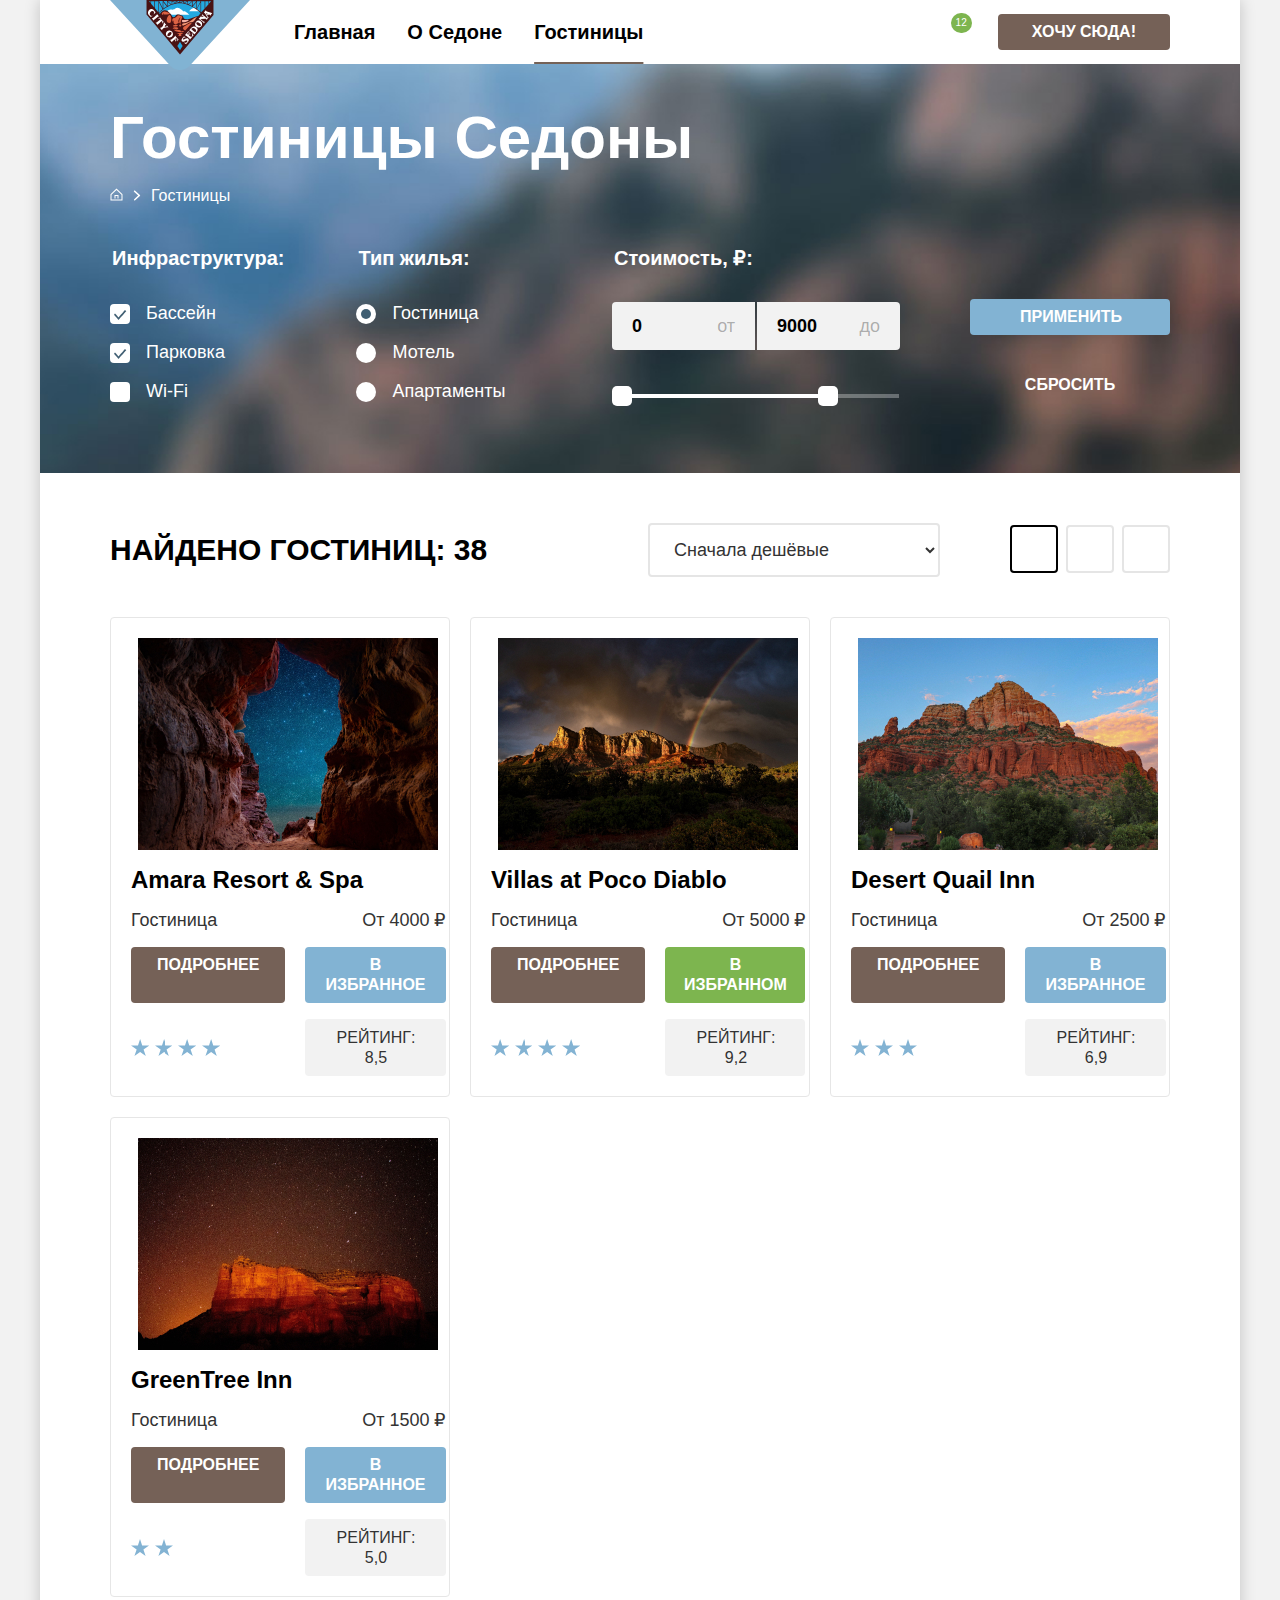
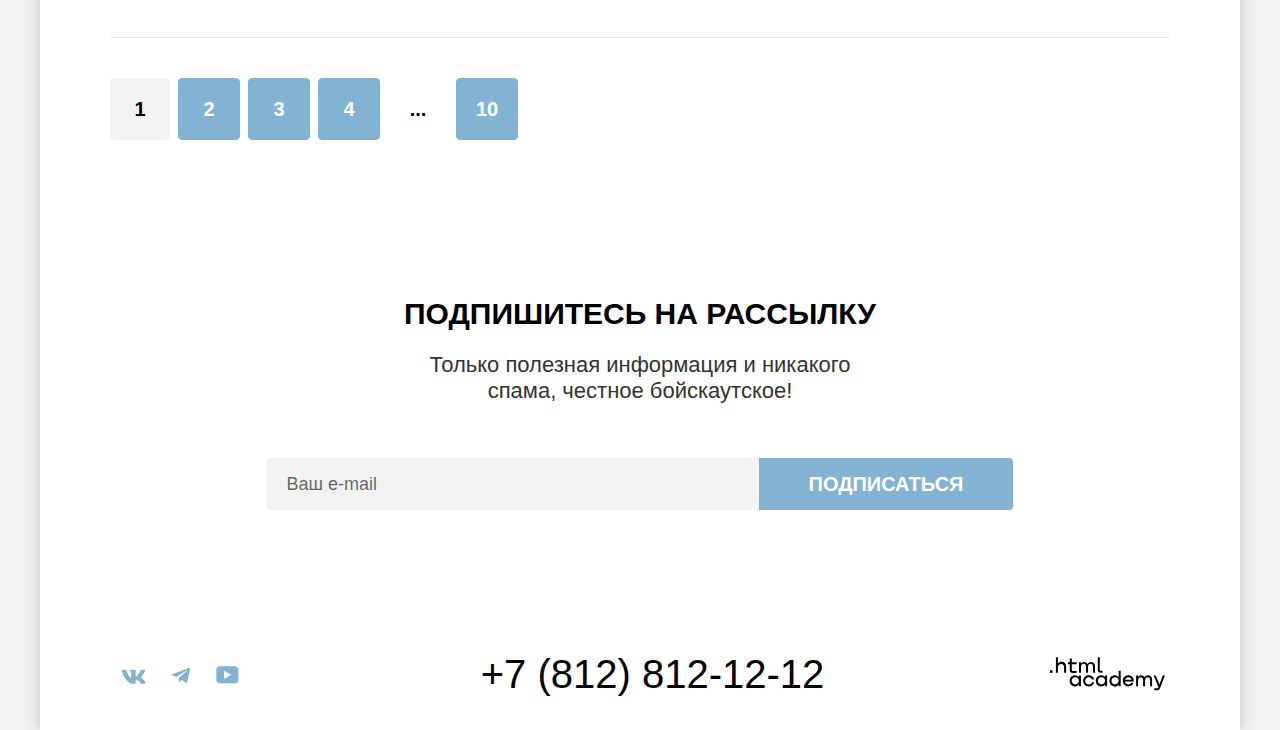
==== catalog.html @ 072a6fe4 "Добавляет кастомные чекбоксы и радиокнопки" ====
<!DOCTYPE html>
<html lang="ru">

  <head>
    <meta charset="utf-8">
    <title>HTML Academy: Седона</title>
    <link rel="stylesheet" href="styles/styles.css">

  </head>

  <body>
    <div class="page-container">

      <header class="page-header">
        <a href="index.html" class="logo">
          <img src="images/logo.svg" width="140" height="70" alt="Логотип городка Седона">
        </a>
        <nav class="page-navigation">
          <ul class="navigation-list">
            <li class="navigation-item">
              <a href="index.html" class="navigation-link">Главная</a>
            </li>
            <li class="navigation-item">
              <a href="#" class="navigation-link">О Седоне</a>
            </li>
            <li class="navigation-item">
              <a href="catalog.html" aria-current="page" class="navigation-link active-nav-item">Гостиницы</a>
            </li>
          </ul>
          <ul class="user-navigation">
            <li class="user-navigation-item icon-item">
              <a class="nav-btn-icon btn-search" href="#">
                <span class="visually-hidden">Поиск по сайту</span>
              </a>
            </li>
            <li class="user-navigation-item icon-item">
              <a class="nav-btn-icon btn-favorite" href="#">
                <span class="visually-hidden">Избранное</span>
                <div class="favorite-list-counter">12</div>
              </a>
            </li>
            <li class="user-navigation-item special-nav-btn">
              <a class="main-btn btn-modal" href="#">Хочу сюда!</a>
            </li>
          </ul>
        </nav>
      </header>
      <main class="catalog-main main-flex">
        <header class="catalog-main-header">
          <h1>Гостиницы Седоны</h1>
          <ul class="breadcrumbs">
            <li class="breadcrumbs-item">
              <a class="breadcrumbs-link breadcrumbs-index" href="index.html">
                <span class="visually-hidden">Главная</span>
                <svg xmlns="http://www.w3.org/2000/svg" width="13" height="13" viewBox="0 0 13 13" fill="currentcolor">
                  <path d="M6.5 0.5L0.5 6.30006V12.5001H12.5V6.30006L6.5 0.5ZM11.5 11.5001H1.5V6.70005L6.5 1.9L11.5 6.70005V11.5001Z"/>
                  <path d="M4.5 10.5001H5.5V8.00005H7.5V10.5001H8.5V7.00005H4.5V10.5001Z"/>
                  </svg>
              </a>
            </li>
            <li class="breadcrumbs-item">
              <a href="catalog.html" aria-current="page" class="breadcrumbs-link active-bc-link">Гостиницы</a>
            </li>
          </ul>
          <section class="catalog-filters">
            <h2 class="visually-hidden">Параметры поиска</h2>
            <form class="catalog-filter" action="https://echo.htmlacademy.ru/" method="post">
              <fieldset class="catalog-filter-group catalog-filter-infrastructure">
                <legend class="catalog-filter-group-title">Инфраструктура:</legend>
                <ul class="catalog-filter-group-setting">
                  <li class="catalog-filter-group-item">
                    <label class="control">
                      <input type="checkbox" name="pool" class="control-input visually-hidden" checked>
                      <span class="control-mark"></span>
                      <span class="control-label">Бассейн</span>
                    </label>
                  </li>
                  <li class="catalog-filter-group-item">
                    <label class="control">
                      <input type="checkbox" name="parking" class="control-input visually-hidden" checked>
                      <span class="control-mark"></span>
                      <span class="control-label">Парковка</span>
                    </label>
                  </li>
                  <li class="catalog-filter-group-item">
                    <label class="control">
                      <input type="checkbox" name="wi-fi" class="control-input visually-hidden">
                      <span class="control-mark"></span>
                      <span class="control-label">Wi-Fi</span>
                    </label>
                  </li>
                </ul>
              </fieldset>
              <fieldset class="catalog-filter-group catalog-filter-type">
                <legend class="catalog-filter-group-title">Тип жилья:</legend>
                <ul class="catalog-filter-group-setting">
                  <li class="catalog-filter-group-item">
                    <label class="control">
                      <input type="radio" name="group-setting" value="hotel" class="control-input visually-hidden" checked>
                      <span class="control-mark-radio"></span>
                      <span class="control-label">Гостиница</span>
                    </label>
                  </li>
                  <li class="catalog-filter-group-item">
                    <label class="control">
                      <input type="radio" name="group-setting" value="motel" class="control-input visually-hidden">
                      <span class="control-mark-radio"></span>
                      <span class="control-label">Мотель</span>
                    </label>
                  </li>
                  <li class="catalog-filter-group-item">
                    <label class="control">
                      <input type="radio" name="group-setting" value="apartments" class="control-input visually-hidden">
                      <span class="control-mark-radio"></span>
                      <span class="control-label">Апартаменты</span>
                    </label>
                  </li>
                </ul>
              </fieldset>
              <fieldset class="catalog-filter-group catalog-filter-group-price">
                <legend class="catalog-filter-group-title">Стоимость, ₽:</legend>
                <div class="price-control-wrapper">
                  <label for="min-price" class="control price-control price-control-min" >от</label>
                  <input type="number" name="min-price" id="min-price" class="control-input-price input-price-min" min="0" max="12000" value="0">
                  <label for="max-price" class="control price-control price-control-max">до</label>
                  <input type="number" name="max-price" id="max-price" class="control-input-price input-price-max" min="0" max="12000" value="9000">
                </div>
                <div class="price-control-scale">
                  <div class="price-control-bar" style="left: 0; width: 226px;">
                    <button class="price-toggle price-toggle-min" type="button">
                      <span class="visually-hidden">Минимальная цена</span>
                    </button>
                    <button class="price-toggle price-toggle-max" type="button">
                      <span class="visually-hidden">Максимальная цена</span>
                    </button>
                  </div>
                </div>
              </fieldset>
              <fieldset class="catalog-filter-group catalog-filter-group-btn">
                <button class="sub-btn catalog-filter-submit-btn" type="submit">Применить</button>
                <button class="designer-btn catalog-filter-reset-btn" type="reset">Сбросить</button>
              </fieldset>
            </form>
          </section>
        </header>
        <div class="catalog-container">
          <section class="catalog-setting-data">
            <h2>Найдено гостиниц:
              <span class="catalog-counter">38</span>
            </h2>
            <select class="select-control" aria-label="Сортировка">
              <option value="cheap">Сначала дешёвые</option>
              <!-- здесь будут другие опции -->
            </select>
            <ul class="view-list">
              <li class="view-list-item">
                <button type="button" class="btn-view table-view btn-view-active">
                  <span class="visually-hidden">Таблица</span>
                </button>
              </li>
              <li class="view-list-item">
                <button type="button" class="btn-view slide-view">
                  <span class="visually-hidden">Слайды</span>
                </button>
              </li>
              <li class="view-list-item">
                <button type="button" class="btn-view list-view">
                  <span class="visually-hidden">Список с описанием</span>
                </button>
              </li>
            </ul>
          </section>
          <section class="catalog-items">
            <h2 class="visually-hidden">Список гостиниц</h2>
            <ul class="catalog-list">
              <li class="catalog-list-item">
                <h3>
                  <a class="hotel-info" href="#" tabindex="-1">Amara Resort & Spa</a>
                </h3>
                <a class="hotel-info hotel-pic" href="#" tabindex="-1">
                  <img src="images/catalog-pis-amara-resort.jpg" width="300" height="212"
                    alt="Вид на звёздное небо из ущелья">
                </a>
                  <p class="catalog-list-item-about item-type">Гостиница</p>
                  <p class="catalog-list-item-about item-price">От 4000 ₽</p>
                  <a href="#" class="main-btn more-info-about">Подробнее</a>
                  <button type="button" class="sub-btn favorite-list-adder">В избранное</button>
                  <div class="catalog-list-item-stars stars-4">
                    <span class="visually-hidden">Четырёхзвзедочный отель</span>
                  </div>
                  <p class="catalog-list-item-raiting">Рейтинг:
                    <span class="raiting-counter">8,5</span>
                  </p>
              </li>
              <li class="catalog-list-item">
                <h3>
                  <a class="hotel-info" href="#" tabindex="-1">Villas at Poco Diablo</a>
                </h3>
                <a class="hotel-info hotel-pic" href="#" tabindex="-1">
                  <img src="images/catalog-pic-villas-at-poco-diablo.jpg" width="300" height="212"
                    alt="Горы в окрестностях отеля 'Villas at Poco Diablo'">
                </a>
                  <p class="catalog-list-item-about item-type">Гостиница</p>
                  <p class="catalog-list-item-about item-price">От 5000 ₽</p>
                  <a href="#" class="main-btn more-info-about">Подробнее</a>
                  <button type="button" class="sub-btn favorite-list-adder active-btn">В избранном</button>
                  <div class="catalog-list-item-stars stars-4">
                    <span class="visually-hidden">Четырёхзвзедочный отель</span>
                  </div>
                  <p class="catalog-list-item-raiting">Рейтинг:
                    <span class="raiting-counter">9,2</span>
                  </p>
              </li>
              <li class="catalog-list-item">
                <h3>
                  <a class="hotel-info" href="#" tabindex="-1">Desert Quail Inn</a>
                </h3>
                <a class="hotel-info hotel-pic" href="#" tabindex="-1">
                  <img src="images/catalog-pic-desert-quail-inn.jpg" width="300" height="212"
                    alt="Горы в окрестностях отеля 'Desert Quail Inn'">
                </a>
                  <p class="catalog-list-item-about item-type">Гостиница</p>
                  <p class="catalog-list-item-about item-price">От 2500 ₽</p>
                  <a href="#" class="main-btn more-info-about">Подробнее</a>
                  <button type="button" class="sub-btn favorite-list-adder">В избранное</button>
                  <div class="catalog-list-item-stars stars-3">
                    <span class="visually-hidden">Трёхзвездочный отель</span>
                  </div>
                  <p class="catalog-list-item-raiting">Рейтинг:
                    <span class="raiting-counter">6,9</span>
                  </p>
              </li>
              <li class="catalog-list-item">
                <h3>
                  <a class="hotel-info" href="#" tabindex="-1">GreenTree Inn</a>
                </h3>
                <a class="hotel-info hotel-pic" href="#" tabindex="-1">
                  <img src="images/catalog-pic-greentree-inn.jpg" width="300" height="212"
                    alt="Горы в окрестностях отеля 'GreenTree Inn'">
                </a>
                  <p class="catalog-list-item-about item-type">Гостиница</p>
                  <p class="catalog-list-item-about item-price">От 1500 ₽</p>
                  <a href="#" class="main-btn more-info-about">Подробнее</a>
                  <button type="button" class="sub-btn favorite-list-adder">В избранное</button>
                  <div class="catalog-list-item-stars stars-2">
                    <span class="visually-hidden">Двухзвездочный отель</span>
                  </div>
                  <p class="catalog-list-item-raiting">Рейтинг:
                    <span class="raiting-counter">5,0</span>
                  </p>
              </li>
            </ul>
            <ul class="pagination">
              <li class="pagination-item pagination-item-current">
                <a class="pagination-link pagination-link-current">1</a>
              </li>
              <li class="pagination-item">
                <a class="pagination-link" href="#">2</a>
              </li>
              <li class="pagination-item">
                <a class="pagination-link" href="#">3</a>
              </li>
              <li class="pagination-item">
                <a class="pagination-link" href="#">4</a>
              </li>
              <li class="pagination-item pagination-separator">
                <span class="visually-hidden">Следующие страницы</span>
                ...
              </li>
              <li class="pagination-item">
                <a class="pagination-link pagination-last" href="#">
                  <span class="pagination-counter">10</span>
                </a>
              </li>
            </ul>
          </section>
        </div>
        <section class="subscribe">
          <h2>Подпишитесь на рассылку</h2>
          <p>Только полезная информация и никакого спама, честное бойскаутское!</p>
          <form class="subscribe-form" action="https://echo.htmlacademy.ru/" method="post">
            <label class="visually-hidden" for="subscribe-field">Ваш e-mail</label>
            <input class="subscribe-form-input" type="email" name="subscribe-mail" id="subscribe-field"
              placeholder="Ваш e-mail">
            <input class="sub-btn subscribe-submit-btn" type="submit" value="Подписаться">
          </form>
        </section>
      </main>
      <footer class="page-footer">
        <section class="footer-social">
          <h2 class="visually-hidden">Мы в социальных сетях</h2>
          <ul class="social-list">
            <li class="social-list-item">
              <a class="btn-icon btn-social" href="https://vk.com/htmlacademy">
                <span class="visually-hidden">Vkontakte</span>
                <svg class="social-icon" xmlns="http://www.w3.org/2000/svg" width="25" height="15" viewBox="0 0 25 15"
                fill="currentcolor" role="img" aria-label="Логотип 'В контакте'">
                  <path fill-rule="evenodd" clip-rule="evenodd"
                    d="M24.1164 1.80445C24.2824 1.25845 24.1164 0.856445 23.3214 0.856445H20.6964C20.0284 0.856445 19.7204 1.20345 19.5534 1.58645C19.5534 1.58645 18.2184 4.78245 16.3274 6.85845C15.7154 7.46045 15.4374 7.65145 15.1034 7.65145C14.9364 7.65145 14.6854 7.46045 14.6854 6.91345V1.80445C14.6854 1.14845 14.5014 0.856445 13.9454 0.856445H9.81738C9.40038 0.856445 9.14938 1.16045 9.14938 1.44945C9.14938 2.07045 10.0954 2.21445 10.1924 3.96245V7.76045C10.1924 8.59345 10.0394 8.74444 9.70538 8.74444C8.81538 8.74444 6.65038 5.53345 5.36538 1.85945C5.11638 1.14445 4.86438 0.856445 4.19338 0.856445H1.56638C0.816382 0.856445 0.666382 1.20345 0.666382 1.58645C0.666382 2.26845 1.55638 5.65645 4.81138 10.1374C6.98138 13.1974 10.0364 14.8564 12.8194 14.8564C14.4884 14.8564 14.6944 14.4884 14.6944 13.8534V11.5404C14.6944 10.8034 14.8524 10.6564 15.3814 10.6564C15.7714 10.6564 16.4384 10.8484 17.9964 12.3234C19.7764 14.0724 20.0694 14.8564 21.0714 14.8564H23.6964C24.4464 14.8564 24.8224 14.4884 24.6064 13.7604C24.3684 13.0364 23.5184 11.9854 22.3914 10.7384C21.7794 10.0284 20.8614 9.26345 20.5824 8.88045C20.1934 8.38945 20.3044 8.17044 20.5824 7.73345C20.5824 7.73345 23.7824 3.30745 24.1154 1.80445H24.1164Z"/>
                </svg>
              </a>
            </li>
            <li class="social-list-item">
              <a class="btn-icon btn-social" href="https://t.me/htmlacademy">
                <span class="visually-hidden">Telegram</span>
                <svg class="social-icon" xmlns="http://www.w3.org/2000/svg" width="18" height="17" viewBox="0 0 18 17"
                fill="currentcolor" role="img" aria-label="Логотип 'Telegram'">
                  <path
                    d="M16.785 0.955705L0.840489 7.1042C-0.247661 7.54126 -0.241365 8.14828 0.640845 8.41897L4.73445 9.69597L14.2058 3.72014C14.6537 3.44766 15.0629 3.59424 14.7265 3.89281L7.05283 10.8183H7.05103L7.05283 10.8192L6.77045 15.0387C7.18413 15.0387 7.36669 14.8489 7.59871 14.625L9.58705 12.6915L13.7229 15.7464C14.4855 16.1664 15.0332 15.9506 15.2229 15.0405L17.9379 2.2453C18.2158 1.13107 17.5126 0.626562 16.785 0.955705Z"/>
                </svg>
              </a>
            </li>
            <li class="social-list-item">
              <a class="btn-icon btn-social" href="https://www.youtube.com/user/htmlacademyru">
                <span class="visually-hidden">Youtube</span>
                <svg class="social-icon" xmlns="http://www.w3.org/2000/svg" width="23" height="18" viewBox="0 0 23 18"
                fill="currentcolor" role="img" aria-label="Логотип 'You Tube'">
                  <path
                    d="M18.9402 0.356445H3.50738C1.64668 0.356445 0.333252 1.9502 0.333252 3.75645V13.8502C0.333252 15.7627 1.64668 17.3564 3.50738 17.3564H19.1591C20.8009 17.3564 22.3333 15.7627 22.3333 13.9564V3.75645C22.1143 1.9502 20.8009 0.356445 18.9402 0.356445ZM7.99494 12.8939V4.81894L15.3283 8.85645L7.99494 12.8939Z"/>
                </svg>
              </a>
            </li>
          </ul>
        </section>
        <section class="footer-contacts">
          <h2 class="visually-hidden">Контакты</h2>
          <a class="footer-contacts-phone" href="tel:+78128121212">+7 (812) 812-12-12</a>
        </section>
        <section class="about-developer">
          <h2 class="visually-hidden">Сделано в 'html academy'</h2>
          <a class="about-developer-contacts" href="https://htmlacademy.ru/">
            <svg class="developer-logo" xmlns="http://www.w3.org/2000/svg" width="115" height="34" viewBox="0 0 115 34"
            fill="currentcolor" role="img" aria-label="Логотип 'html academy'">
              <path d="M0 13.2564V15.8564H2.5V13.2564H0Z"/>
              <path
                d="M11.6 4.85645C10 4.85645 8.8 5.55645 8 6.55645H7.9V0.356445H5.9V15.8564H7.9V10.5564C7.9 8.45645 9.2 6.95645 11.2 6.95645C13 6.95645 14.1 8.35645 14.1 10.1564V15.8564H16.1V9.75644C16.2 6.75644 14.3 4.85645 11.6 4.85645Z"/>
              <path
                d="M26.6 5.15645H21.8V1.45645H19.8V5.25645H17.9V7.25645H19.8V13.2564C19.8 14.9564 20.8 15.9564 22.5 15.9564H26.6V13.9564H22.9C22.2 13.9564 21.8 13.5564 21.8 12.8564V7.15645H26.6V5.15645Z"/>
              <path
                d="M41.1 4.95645C39.5 4.95645 38.2 5.75644 37.6 7.05645H37.5C36.9 5.85645 35.7 4.95645 34.1 4.95645C32.7 4.95645 31.6 5.75645 31 6.75645H30.9V5.15645H29V15.7564H31V10.3564C31 8.35645 32 6.85645 33.6 6.85645C35.1 6.85645 36 7.85645 36 9.45645V15.7564H38V10.1564C38 7.75645 39.4 6.85645 40.6 6.85645C42.1 6.85645 43 7.85645 43 9.45645V15.7564H45V9.25644C45.1 6.75644 43.6 4.95645 41.1 4.95645Z"/>
              <path
                d="M47.8 13.0564C47.8 14.7564 48.8 15.7564 50.6 15.7564H52.6V13.7564H50.9C50.2 13.7564 49.8 13.3564 49.8 12.6564V0.356445H47.8V13.0564Z"/>
              <path
                d="M28.9 20.0564C28 18.9564 26.7 18.2564 25 18.2564C21.9 18.2564 19.6 20.5564 19.6 23.8564C19.6 27.1564 21.9 29.4564 25 29.4564C26.8 29.4564 28 28.6564 28.8 27.5564H28.9V29.1564H30.9V18.5564H28.9V20.0564ZM25.3 27.4564C23.1 27.4564 21.7 25.8564 21.7 23.8564C21.7 21.8564 23.1 20.2564 25.3 20.2564C27.5 20.2564 28.9 21.8564 28.9 23.8564C28.9 25.7564 27.5 27.4564 25.3 27.4564Z"/>
              <path
                d="M44.2 22.3564C43.7 19.9564 41.6 18.2564 38.8 18.2564C35.4 18.2564 33.2 20.7564 33.2 23.8564C33.2 26.9564 35.4 29.4564 38.8 29.4564C41.6 29.4564 43.7 27.6564 44.2 25.2564H42.1C41.7 26.5564 40.4 27.5564 38.8 27.5564C36.6 27.5564 35.2 25.9564 35.2 23.9564C35.2 21.9564 36.6 20.3564 38.8 20.3564C40.4 20.3564 41.6 21.3564 42.1 22.5564H44.2V22.3564Z"/>
              <path
                d="M55.1 20.0564C54.2 18.9564 52.9 18.2564 51.2 18.2564C48.1 18.2564 45.8 20.5564 45.8 23.8564C45.8 27.1564 48.1 29.4564 51.2 29.4564C53 29.4564 54.2 28.6564 55 27.5564H55.1V29.1564H57.1V18.5564H55.1V20.0564ZM51.5 27.4564C49.3 27.4564 47.9 25.8564 47.9 23.8564C47.9 21.8564 49.3 20.2564 51.5 20.2564C53.7 20.2564 55.1 21.8564 55.1 23.8564C55.1 25.7564 53.6 27.4564 51.5 27.4564Z"/>
              <path
                d="M68.7 20.1564C67.8 19.0564 66.5 18.2564 64.8 18.2564C61.7 18.2564 59.4 20.5564 59.4 23.8564C59.4 27.1564 61.6 29.4564 64.8 29.4564C66.5 29.4564 67.8 28.6564 68.6 27.6564H68.7V29.1564H70.7V13.7564H68.7V20.1564ZM65.1 27.4564C62.9 27.4564 61.5 25.8564 61.5 23.8564C61.5 21.8564 62.9 20.2564 65.1 20.2564C67.3 20.2564 68.7 21.8564 68.7 23.8564C68.6 25.8564 67.2 27.4564 65.1 27.4564Z"/>
              <path
                d="M78.3 18.2564C75 18.2564 72.8 20.7564 72.8 23.8564C72.8 26.8564 74.9 29.4564 78.3 29.4564C80.8 29.4564 82.8 28.1564 83.5 25.8564H81.4C80.9 26.8564 79.8 27.4564 78.4 27.4564C76.5 27.4564 75.1 26.1564 75 24.5564H83.8C84 20.9564 81.8 18.2564 78.3 18.2564ZM78.3 20.1564C80 20.1564 81.3 21.1564 81.6 22.7564H75.1C75.4 21.2564 76.6 20.1564 78.3 20.1564Z"/>
              <path
                d="M98.2 18.2564C96.6 18.2564 95.3 19.0564 94.6 20.2564H94.5C93.9 19.0564 92.7 18.2564 91.1 18.2564C89.7 18.2564 88.6 18.9564 88 20.0564V18.5564H86.1V29.1564H88.1V23.7564C88.1 21.7564 89.1 20.3564 90.7 20.2564C92.2 20.2564 93.1 21.2564 93.1 22.8564V29.1564H95.1V23.5564C95.1 21.1564 96.5 20.2564 97.7 20.2564C99.2 20.2564 100.1 21.2564 100.1 22.8564V29.1564H102.1V22.6564C102.2 20.0564 100.7 18.2564 98.2 18.2564Z"/>
              <path
                d="M109.4 27.3564L105.8 18.4564H103.6L108.4 30.0564C108.1 30.9564 107.7 31.2564 106.7 31.2564H104.2V33.2564H106.7C108.5 33.2564 109.5 32.4564 110.2 30.6564L114.9 18.4564H112.8L109.4 27.3564Z"/>
            </svg>
          </a>
        </section>
      </footer>
    </div>
  </body>

</html>
---- styles/styles.css ----
@font-face {
  font-family: "PT Sans";
  font-style: normal;
  font-weight: 400;
  src: url("../fonts/ptsans-400.woff2") format("woff2");
  font-display: swap;
}

@font-face {
  font-family: "PT Sans";
  font-style: normal;
  font-weight: 700;
  src: url("../fonts/ptsans-700.woff2") format("woff2");
  font-display: swap;
}
html {
  height: 100%;
}

body {
  font-family: "PT Sans", sans-serif;
  font-size: 22px;
  line-height: 26px;
  color: #333333;
  background-color: #F2F2F2;
  margin: 0 auto;
  height: 100%;
}

.page-container {
  background-color: #FFFFFF;
  box-shadow: 0 0 15px 0 rgba(0, 0, 0, 0.20);
  width: 1200px;
  margin: 0 auto;
  display: flex;
  flex-direction: column;
  min-height: 100%;
}

/* чтобы спрятать скрытые элементы */
.visually-hidden {
  position: absolute;
  width: 1px;
  height: 1px;
  margin: -1px;
  padding: 0;
  border: 0;
  clip: rect(0 0 0 0);
  overflow: hidden;
}

/* состояния кнопок */
.sub-btn,
.designer-btn,
.control,
.btn-view,
.select-control {
  cursor: pointer;
}

.main-btn:hover,
.main-btn:focus {
  background-color: #615048;
}

.main-btn:active {
  background-color: #756157;
  color: rgba(255, 255, 255, 0.3);
}

.sub-btn:hover,
.sub-btn:focus {
  background-color: #68A2CA;
}

.sub-btn:active {
  color: rgba(255, 255, 255, 0.3);
  background-color: #82B3D3;
}

.sub-btn:disabled {
  background-color: #E5E5E5;
  color: #FFFFFF;
}

.active-btn:hover,
.active-btn:focus {
  background-color: #6C9E42;
}

.active-btn:active {
  background-color: #7DB54F;
}

.active-btn:disabled {
  background-color: #E5E5E5;
  color: #FFFFFF;
}

.designer-btn:hover {
  opacity: 0.6;
}

.designer-btn:focus {
  outline: 3px solid #83B3D3;
  color: #FFFFFF;
}

.designer-btn:active {
  color: rgba(255, 255, 255, 0.3);
}

.designer-btn:disabled {
  opacity: 0.1;
}

/* ---header--- */
.page-header {
  display: flex;
  position: relative;
  padding: 0 70px;
  min-height: 64px;
}

.logo {
  position: absolute;
  display: block;
}

.logo img {
  display: block;
  max-width: 100%;
  max-height: 100%;
  object-fit: contain;
}

.page-navigation {
  font-size: 20px;
  font-weight: 700;
  line-height: 24px;
  text-align: center;
  color: #000000;
  display: flex;
  width: 892px;
  justify-content: space-between;
  margin-left: auto;
}

/* Основная навигация */
.navigation-list {
  padding: 0;
  margin: 0;
  list-style: none;
  display: flex;
  flex-wrap: wrap;
  max-width: 539px;
}

.navigation-item {
  display: flex;
  justify-content: center;
  align-items: center;
}

.navigation-link {
  color: inherit;
  text-decoration: none;
  padding: 20px 16px;
}

.active-nav-item {
  text-decoration-line: underline;
  text-decoration-color: #756257;
  text-decoration-style: solid;
  text-decoration-thickness: 2px;
  text-underline-offset: 23px;
}

.navigation-link:hover,
.navigation-link:focus {
  color: #756157;
  text-decoration-line: underline;
  text-decoration-color: #615048;
  text-decoration-style: solid;
  text-decoration-thickness: 2px;
  text-underline-offset: 23px;
}

.navigation-link:active {
  color: rgba(117, 97, 87, 0.3);
  text-decoration-line: underline;
  text-decoration-color: #615048;
  text-decoration-style: solid;
  text-decoration-thickness: 2px;
  text-underline-offset: 23px;
}

/* Дополнительная навигация */
.user-navigation {
  padding: 0;
  margin: 0;
  list-style: none;
  display: flex;
  flex-wrap: wrap;
  max-width: 348px;
}

.user-navigation-item {
  display: flex;
  flex-wrap: wrap;
  justify-content: center;
  align-items: center;
}

.icon-item {
  width: 44px;
}

.user-navigation a {
  color: inherit;
  text-decoration: none;
}

.nav-btn-icon {
  box-sizing: border-box;
  line-height: 20px;
  min-width: 44px;
  min-height: 64px;
  padding: 22px 12px;
  border: 2px solid transparent;
}

.btn-search {
  background-image: url(../images/icon-search.svg);
  background-position: center;
  background-repeat: no-repeat;
}
.btn-favorite {
  background-image: url(../images/icon-favorit.svg);
  background-position: center;
  background-repeat: no-repeat;
  position: relative;
}

.nav-btn-icon:hover {
  box-shadow: 0 0 10px 0 rgba(0, 0, 0, 0.2);
}

.nav-btn-icon:focus,
.nav-btn-icon:active {
  border-color: rgba(0, 0, 0, 0.3);
}

.favorite-list-counter {
  font-size: 10px;
  font-style: normal;
  font-weight: 400;
  line-height: 10px;
  text-align: center;
  color: #FFFFFF;
  background-color: #7DB54F;
  min-width: 10px;
  padding: 5px;
  border-radius: 10px;
  position: absolute;
  top: 11px;
  right: 4px;
}

.special-nav-btn {
  align-self: center;
  color: #FFFFFF;
}

li+.special-nav-btn {
  margin-left: 20px;
}

.btn-modal {
  font-size: 16px;
  line-height: 20px;
  text-transform: uppercase;
  background-color: #756157;
  max-width: 250px;
  color: inherit;
  padding: 8px 34px;
  border-radius: 4px;
}


/* ---main-index--- */
.main-flex {
  flex-grow: 1;
}

.main-header {
  text-align: center;
  background-color: #3F5E72;
  background-image: url(../images/index-main-header-figure.svg), url(../images/index-main-header-background.jpg);
  background-size: auto, cover;
  background-repeat: no-repeat;
  background-position: bottom;
  padding: 51px 371px 82px;
}

.welcome-pic {
  max-width: 100%;
  max-height: 100%;
  object-fit: contain;
}

.advantages {
  text-align: center;
}

/* Текстовые блоки преимуществ */
.slogan {
  font-size: 30px;
  font-weight: 700;
  line-height: 36px;
  text-transform: uppercase;
  color: #000000;
}

.lead-adv-text-container {
  padding: 69px 200px;
}

.lead-adv-text-container p {
  margin: 0 auto;
}

.lead-adv-text-container .slogan {
  margin-bottom: 25px;
}

.adv-service-text-container {
  padding: 64px 340px;
}

.adv-service-text-container p {
  margin: 0 auto;
}

.adv-service-text-container .slogan {
  margin-bottom: 20px;
}

/* списки преимуществ */
.adv-list {
  font-size: 18px;
  line-height: 21px;
  list-style: none;
  margin: 0;
  padding: 0;
}

/* основной список преимущест */
.lead-adv-list {
  display: grid;
  grid-template-columns: repeat(3, 1fr);
  grid-template-rows: repeat(3, auto);
  grid-auto-rows: auto;
}

.adv-item:not(.adv-with-pic), .adv-with-pic-text-container {
  box-sizing: border-box;
  padding: 100px 84px;
  min-height: 385px;
  display: flex;
  flex-direction: column;
  justify-content: center;
}

.adv-item h3::after {
  content: "";
  display: block;
  width: 60px;
  height: 2px;
  margin: 30px auto;
  background-color: rgba(0, 0, 0, 0.3);
}

.adv-dark-bg h3::after {
  background-color: rgba(255, 255, 255, 0.3);
}

.adv-with-pic {
  grid-column: 1/-1;
  display: grid;
  grid-template-columns: repeat(3, 1fr);
  padding: 0;
}

.adv-pic {
  max-width: 100%;
  max-height: 100%;
  object-fit: contain;
  grid-column: span 2;
  align-self: center;
}

.adv-pic-reverse {
  order: -1;
}

.adv-list h3 {
  font-size: 24px;
  font-weight: 700;
  line-height: 28px;
  text-transform: uppercase;
  color: #000000;
  margin: 0 auto;
}

.adv-list p {
  margin: 0 auto;
}

.adv-dark-bg h3,
.adv-dark-bg p {
  color: #FFFFFF;
}

.adv-dark-bg {
  background-color: #82B3D3;
}

.adv-medium-bg {
  background-color: rgba(131, 179, 211, 0.2);
}

.adv-light-bg {
  background-color: rgba(131, 179, 211, 0.12);
}

/* список преимуществ сервиса */
.adv-service-list {
  display: grid;
  grid-template-columns: repeat(3, 1fr);
}

.adv-service-item {
  box-sizing: border-box;
  padding: 78px 85px;
  min-height: 385px;
}

.adv-service-item:nth-child(odd) {
  background-color: rgba(131, 179, 211, 0.12);
}

.adv-service-item h3 {
  margin: 0 auto 30px;
}

.adv-service-item h3::before {
  content: "";
  display: block;
  width: 76px;
  height: 76px;
  margin: 0 auto 28px;
  background-image: url(../images/adv-service-icon.svg);
}

.adv-service-home h3::before {
  background-position: -133px -18px;
}
.adv-service-food h3::before {
  background-position: -258px -19px;
}
.adv-service-present h3::before {
  background-position: -14px -20px;
}

/* Промо-секция для поиска гостиниц */
.booking {
  text-align: center;
  padding: 96px 200px;
  margin: 0 auto;
}

.booking h2 {
  font-size: 30px;
  font-weight: 700;
  line-height: 36px;
  text-transform: uppercase;
  color: #000000;
  margin: 0 auto 20px;
}

.booking p {
  margin: 0 auto 54px;
}

.btn-catalog {
  color: #FFFFFF;
  font-size: 20px;
  font-weight: 700;
  line-height: 36px;
  text-transform: uppercase;
  text-decoration: none;
  background-color: #756157;
  display: inline-block;
  border-radius: 4px;
  padding: 8px 50px;
  margin: 0 auto;
}

/* Подписка */
.subscribe {
  text-align: center;
  padding: 96px 200px 104px;
}

.subscribe h2 {
  color: #000000;
  font-size: 30px;
  font-weight: 700;
  line-height: 36px;
  text-transform: uppercase;
  margin: 0 auto 20px;
}

.subscribe p {
  width: 475px;
  margin: 0 auto 54px;
}

.subscribe-form {
  display: flex;
  justify-content: center;
}

.subscribe-form-input {
  font-family: inherit;
  font-size: 18px;
  font-weight: 700;
  line-height: 24px;
  color: #000000;
  background-color: #F2F2F2;
  width: 452px;
  padding: 12px 20px;
  border: none;
  border-radius: 4px 0 0 4px;
}

.subscribe-form-input::placeholder {
  font-weight: 400;
  color: rgba(0, 0, 0, 0.6);
}

.subscribe-submit-btn {
  font-family: inherit;
  font-size: 20px;
  font-weight: 700;
  line-height: 36px;
  text-transform: uppercase;
  color: #FFFFFF;
  background-color: #82B3D3;
  max-width: 300px;
  border: none;
  border-radius: 0 4px 4px 0;
  padding: 8px 50px;
}

/* subscribe extra-style for index-page*/
.extra-subscribe {
  color: #FFFFFF;
  background-color: #82B3D3;
  background-image: url(../images/index-subscribe-bg.jpg);
  background-size: cover;
  background-repeat: no-repeat;
  background-position: bottom;
}

.extra-subscribe h2 {
  color: #FFFFFF;
}

/* ---footer---  */
.page-footer {
  color: #000000;
  text-align: center;
  display: flex;
  padding: 40px 70px 30px;
  justify-content: space-between;
}

.social-list {
  list-style: none;
  margin: 0;
  padding: 0;
  display: flex;
  min-width: 145px;
}
.social-list-item {
  display: flex;
}

.btn-social {
  color: #83B3D3;
  width: 27px;
  padding: 10px;
}

.footer-contacts {
  max-width: 720px;
}

.footer-contacts-phone {
  font-size: 40px;
  line-height: 40px;
  text-transform: uppercase;
  text-decoration: none;
  color: inherit;
}

.about-developer {
  display: flex;
  width: 120px;
  align-items: center;
}

.about-developer-contacts {
  color: #000000;
}

/* состояния кнопок футера */

.btn-social:hover,
.btn-social:focus {
  color: #68A2CA;
}
.btn-social:active {
  color: rgba(104, 162, 202, 0.3);
}

.footer-contacts-phone:hover,
.footer-contacts-phone:focus {
  color: #756157;
}
.footer-contacts-phone:active {
  color: rgba(117, 97, 87, 0.3);
}

.about-developer-contacts:hover,
.about-developer-contacts:focus {
  color: #756157;
}
.about-developer-contacts:active {
  color: rgba(117, 97, 87, 0.3);
}

/* ---catalog--- */
/* main-header */
.catalog-main-header {
  font-size: 18px;
  line-height: 23px;
  color: #FFFFFF;
  background-color: #82B3D3;
  background-image: url(../images/catalog-main-header-bg.jpg);
  background-size: cover;
  background-repeat: no-repeat;
  background-position: bottom;
  padding: 35px 70px 70px;
  margin-bottom: 50px;
}

.catalog-main-header h1 {
  font-size: 60px;
  font-weight: 700;
  line-height: 78px;
  text-align: left;
  color: #FFFFFF;
  margin: 0 0 8px;
}

/* хлебные крошки */
.breadcrumbs {
  font-size: 16px;
  line-height: 21px;
  list-style: none;
  padding: 0;
  margin: 0 0 40px;
  display: flex;
  flex-wrap: wrap;
}

.breadcrumbs-item {
  display: flex;
  flex-wrap: wrap;
}

.breadcrumbs-index {
  display: block;
  width: 13px;
}

.breadcrumbs-item:not(:first-child)::before {
  content: "";
  display: block;
  background-image: url(../images/breadcrumbs-arrow.svg);
  background-size: contain;
  background-repeat: no-repeat;
  background-position: center;
  width: 8px;
  height: 100%;
  margin: 0 10px;
}

.breadcrumbs-link {
  color: inherit;
  text-decoration: none;
}

/* состояния для хлебных крошек */

.breadcrumbs-link:hover {
  color: rgba(255, 255, 255, 0.6);
}
.breadcrumbs-link:focus {
  color: #FFFFFF;
}
.breadcrumbs-link:active {
  color: rgba(255, 255, 255, 0.3);
}

/* фильтры */
.catalog-filter {
  display: flex;
}

.catalog-filter-group {
  border: none;
  padding: 0;
  margin: 0 70px 0 0;
}

.catalog-filter-group:last-child {
  margin-right: 0;
}

.catalog-filter-group-title {
  font-size: 20px;
  font-weight: 700;
  line-height: 24px;
  margin-bottom: 32px;
}

.catalog-filter-group-setting {
  list-style: none;
  padding: 0;
  margin: 0;
}

.catalog-filter-group-item:not(:last-child) {
  margin-bottom: 16px;
}

.catalog-filter-type {
  margin-right: auto;
}

/* чекбоксы и радио*/
.control-label {
  padding-left: 36px;
}

.control {
  position: relative;
  display: block;
}

.control-mark {
  position: absolute;
  top: 2px;
  width: 20px;
  height: 20px;
  border-radius: 4px;
  background-color: #FFFFFF;
}

.control-mark-radio {
  position: absolute;
  top: 2px;
  width: 20px;
  height: 20px;
  border-radius: 50%;
  outline: 3px solid transparent;
  background-color: #FFFFFF;
}

.control:hover {
  opacity: 0.6;
}

/* не понимаю почему: если через девтулс выбрать лэйбл и поставить ему состояние фокуса - работает. Просто листая через таб или мышкой - нет */
.control:focus .control-mark,
.control:focus .control-mark-radio {
  outline: 3px solid #83B3D3;
}

.control:active {
  opacity: 0.3;
}

/* тоже почему то не работает */
.control:disabled {
  opacity: 0.2;
  cursor: not-allowed;
}

.control-input[type="checkbox"]:checked + .control-mark {
  background-image: url(../images/checkbox-tick.png);
  background-size: contain;
  background-position: center;
  background-repeat: no-repeat;
}

.control-input[type="radio"]:checked + .control-mark-radio::after {
  content: "";
  position: absolute;
  top: 5px;
  left: 5px;
  width: 10px;
  height: 10px;
  background-color: #3F5E72;
  border-radius: 50%;
}

/* форма ранжирования цен */
.catalog-filter-group-price {
  width: 288px;
}

.price-control-wrapper {
  display: grid;
  grid-template-columns: 1fr 1fr;
  grid-template-rows: 48px;
  column-gap: 2px;
  align-items: center;
  margin-bottom: 44px;
}

.price-control-min {
  grid-column: 1/2;
  grid-row: 1/2;
  z-index: 1;
}

.input-price-min {
  grid-column: 1/2;
  grid-row: 1/2;
  border-radius: 4px 0 0 4px;
}

.price-control-max {
  grid-column: 2/3;
  grid-row: 1/2;
  z-index: 1;
}

.input-price-max {
  grid-column: 2/3;
  grid-row: 1/2;
  border-radius: 0 4px 4px 0;
}

.control-input-price::-webkit-outer-spin-button,
.control-input-price::-webkit-inner-spin-button {
  appearance: none;
  margin: 0;
}

.control-input-price {
  -moz-appearance: textfield;
  font-family: inherit;
  font-weight: 700;
  font-size: 18px;
  line-height: 24px;
  color: #000000;
  box-sizing: border-box;
  background-color: #F2F2F2;
  width: 143px;
  padding: 12px 40px 12px 20px;
  border: none;
}

.control-input-price:hover {
  background-color: #E6E6E6;
}
.control-input-price:focus {
  background-color: #E6E6E6;
  outline: 3px solid #83B3D3;
}
.control-input-price:active {
  background-color: #E6E6E6;
  outline: 2px solid #83B3D3;
}

.price-control {
  color: rgba(0, 0, 0, 0.3);
  text-align: right;
  padding-right: 20px;
  justify-self: end;
  cursor: text;
}

.price-control-scale {
  position: relative;
  height: 4px;
  width: 287px;
  background-color: rgba(255, 255, 255, 0.3);
}

.price-control-bar {
  position: absolute;
  height: 4px;
  background-color: #FFFFFF;
}

.price-toggle {
  position: absolute;
  width: 20px;
  height: 20px;
  padding: 0;
  background-color: #FFFFFF;
  border-radius: 5px;
  cursor: pointer;
  border: none;
}

.price-toggle:hover {
  box-shadow: 0 4px 10px rgba(0, 0, 0, 0.25)
}

.price-toggle:focus {
  outline: 3px solid #83B3D3;
}

.price-toggle:active {
  outline: 2px solid #83B3D3;
}

.price-toggle-min {
  top: -8px;
  left: 0;
}
.price-toggle-max {
  top: -8px;
  right: 0;
}

/* кнопки фильтров */
.catalog-filter-group-btn {
  display: flex;
  flex-direction: column;
  justify-content: flex-end;
  gap: 32px;
}

.catalog-filter-submit-btn {
  font-family: inherit;
  font-size: 16px;
  font-weight: 700;
  line-height: 20px;
  text-transform: uppercase;
  color: #FFFFFF;
  background-color: #82B3D3;
  max-width: 200px;
  padding: 8px 50px;
  border: none;
  border-radius: 4px;
}

.catalog-filter-reset-btn {
  font-family: inherit;
  font-size: 16px;
  font-weight: 700;
  line-height: 20px;
  text-transform: uppercase;
  text-align: center;
  color: #FFFFFF;
  background-color: transparent;
  max-width: 200px;
  padding: 8px 50px;
  border: none;
  border-radius: 4px;
}

/* ---catalog main--- */
.catalog-container {
  margin: 0 70px 60px;
}

.catalog-setting-data {
  display: flex;
  align-items: center;
  margin-bottom: 40px;
}

.catalog-setting-data h2 {
  font-size: 30px;
  font-weight: 700;
  line-height: 36px;
  text-transform: uppercase;
  color: #000000;
  margin: 0;
  margin-right: auto;
}

.select-control {
  font-size: 18px;
  line-height: 21px;
  color: #333333;
  margin-right: 70px;
  width: 292px;
  padding: 14px 20px;
  background-color: transparent;
  border: 2px solid #E5E5E5;
  border-radius: 4px;
}

.select-control:hover,
.select-control:focus {
  border-color: #68A2CA;
}

.select-control:active {
  color: rgba(0, 0, 0, 0.3);
  border-color: rgba(0, 0, 0, 0.3);
}

.view-list {
  list-style: none;
  padding: 0;
  margin: 0;
  display: flex;
  gap: 8px;
}

.btn-view {
  background-color: transparent;
  background-image: url(../images/view-icon.svg);
  border: 2px solid #E5E5E5;
  border-radius: 4px;
  width: 48px;
  height: 48px;
}

.table-view {
  background-position: -4px -4px;
}

.slide-view {
  background-position: -62px -4px;
}

.list-view {
  background-position: -120px -4px;
}

.btn-view-active {
  border-color: #000000;
}

.btn-view:hover {
  border-color: #000000;
}

.btn-view:focus {
  border-color: #68A2CA;
}

.btn-view:active {
  border-color: #000000;
}


/* карточки отелей */
.catalog-list {
  font-size: 18px;
  line-height: 21px;
  list-style: none;
  padding: 0 0 40px;
  margin: 0 0 40px;
  border-bottom: 1px solid #E6E6E6;
  display: flex;
  flex-wrap: wrap;
  gap: 20px;
}

.catalog-list-item {
  border: 1px solid #E6E6E6;
  box-sizing: border-box;
  border-radius: 4px;
  width: 340px;
  padding: 20px;
  display: grid;
  grid-template-columns: 1fr 1fr;
  grid-template-rows: 212px 1fr;
  gap: 16px 20px;
}

.hotel-pic {
  order: -1;
  grid-column: 1/-1;
}

.hotel-pic img {
  max-height: 100%;
  max-width: 100%;
  object-fit: contain;

}

.catalog-list h3 {
  font-size: 24px;
  font-weight: 700;
  line-height: 28px;
  color: #000000;
  margin: 0;
  grid-column: 1/-1;
}

.hotel-info {
  color: inherit;
  text-decoration: none;
  text-align: center;
}

.hotel-info:hover {
  color: #756157;
}

.hotel-info:focus {
  color: #756157;
}

.hotel-info:active {
  color: rgba(117, 97, 87, 0.3);
}

.catalog-list-item-about {
  width: 140px;
  margin: 0;
}

.item-price {
  text-align: end;
}

.more-info-about {
  box-sizing: border-box;
  font-family: inherit;
  font-size: 16px;
  font-weight: 700;
  line-height: 20px;
  text-transform: uppercase;
  text-decoration: none;
  text-align: center;
  color: #FFFFFF;
  background-color: #756157;
  padding: 8px 26px;
  border-radius: 4px;
}

.favorite-list-adder {
  box-sizing: border-box;
  font-family: inherit;
  font-size: 16px;
  font-weight: 700;
  line-height: 20px;
  text-transform: uppercase;
  text-align: center;
  color: #FFFFFF;
  background-color: #82B3D3;
  padding: 8px 20px;
  border-radius: 4px;
  border: none;
}

.active-btn {
  background-color: #7DB54F;
  padding: 8px 18px;
}

.catalog-list-item-stars {
  height: 17px;
  align-self: center;
  background-size: contain;
  background-repeat: space;
  background-position: center;
}

.stars-2 {
  background-image: url(../images/star.svg);
  width: 42px;
}

.stars-3 {
  background-image: url(../images/star.svg);
  width: 66px;
}

.stars-4 {
  background-image: url(../images/star.svg);
  width: 89px;
}

.catalog-list-item-raiting {
  box-sizing: border-box;
  font-size: 16px;
  line-height: 20px;
  text-transform: uppercase;
  text-align: center;
  background-color: #F2F2F2;
  margin: 0;
  padding: 9px 22px 8px 23px;
  border-radius: 4px;
}

/* ---pagination--- */
.pagination {
  font-size: 20px;
  font-weight: 700;
  line-height: 36px;
  text-transform: uppercase;
  color: #FFFFFF;
  list-style: none;
  padding: 0;
  margin: 0;
  display: flex;
  gap: 8px;
}

.pagination-item {
  box-sizing: border-box;
  text-align: center;
  background-color: #82B3D3;
  border: 1px solid #82B3D3;
  border-radius: 4px;
  display: flex;
  justify-content: center;
  align-items: center;
  min-width: 60px;
}

.pagination-item:last-child {
  margin-right: 0;
}

.pagination-link {
  box-sizing: border-box;
  color: inherit;
  text-decoration: none;
  display: block;
  border-radius: 4px;
  padding: 12px 15px;
  min-width: 60px;
}

.pagination-item-current {
  color: #000000;
  background-color: #F2F2F2;
  cursor: default;
  border: none;
}

.pagination-separator {
  color: #000000;
  background-color: transparent;
  border: none;
  cursor: default;
}

.pagination-link:not(.pagination-link-current):hover,
.pagination-link:not(.pagination-link-current):focus {
  background-color: #68A2CA;
}

.pagination-link:not(.pagination-link-current):active {
  background-color: #82B3D3;
  color: rgba(255, 255, 255, 0.3);
}
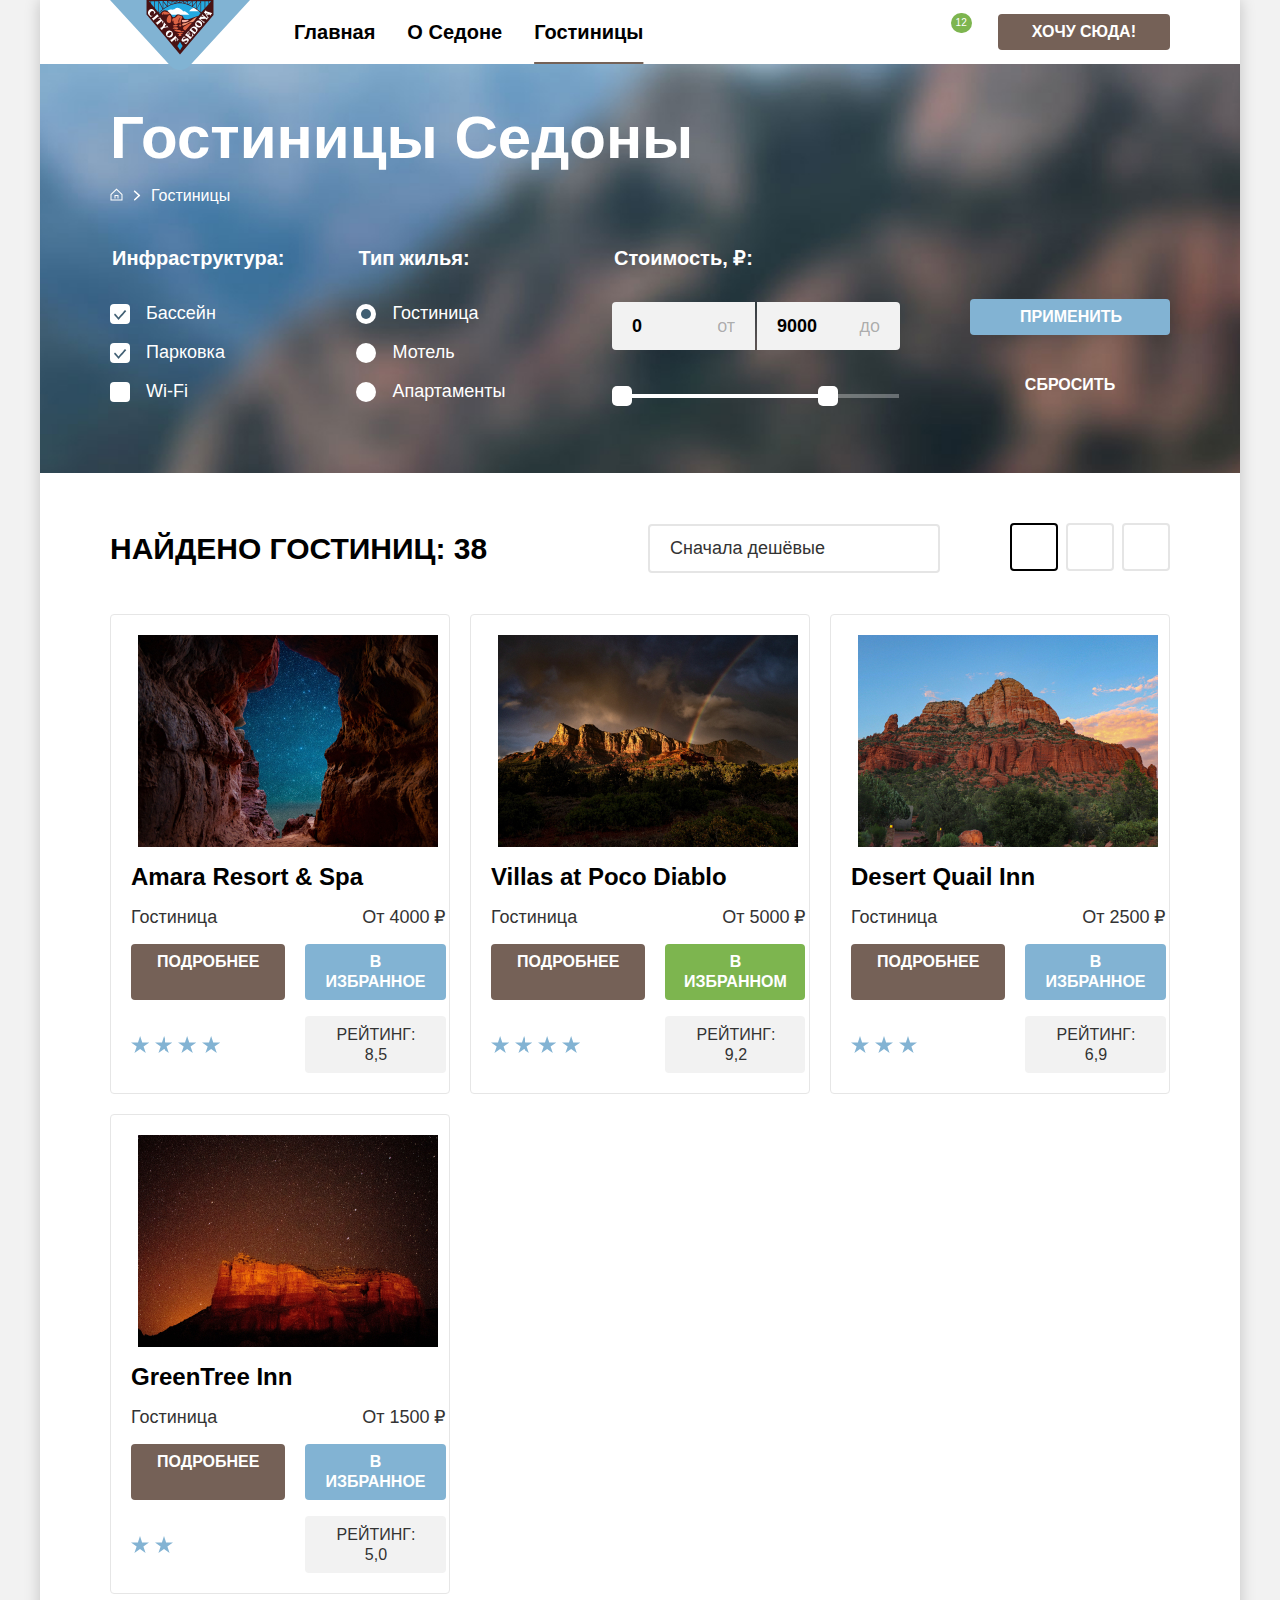
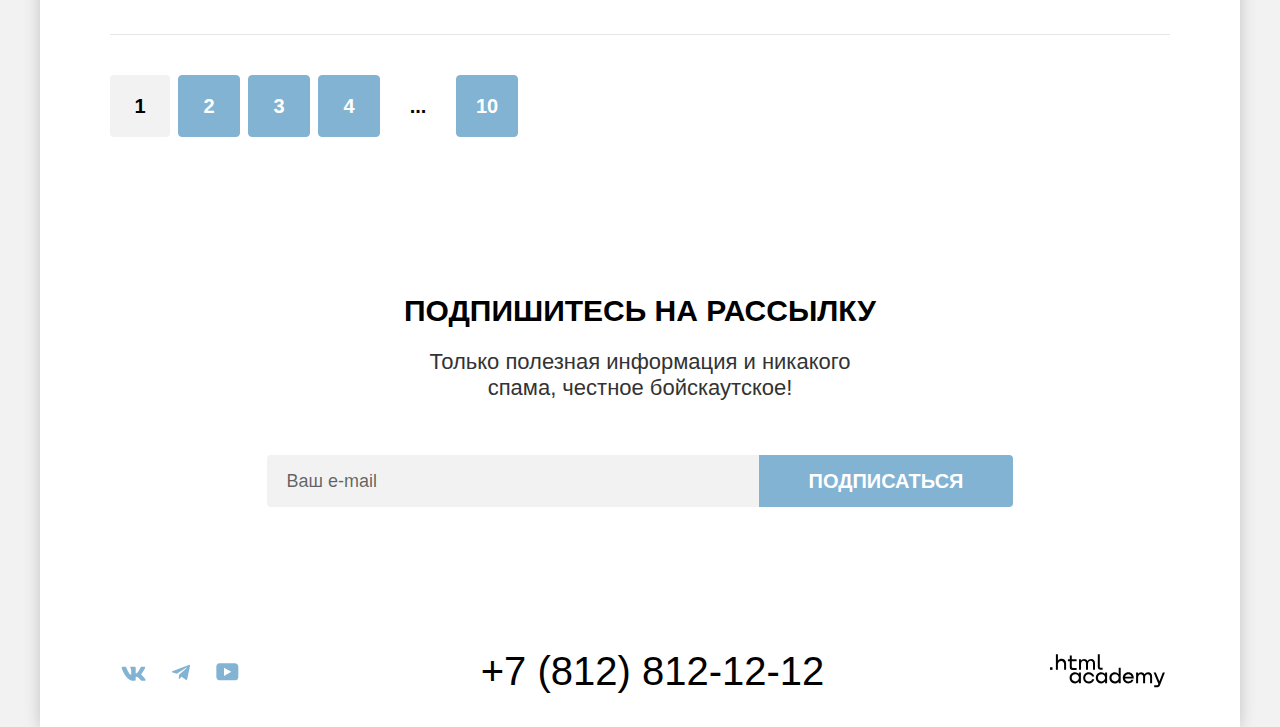
==== commit 5ebde9a6: "Добавляет тултип" ====
--- a/catalog.html
+++ b/catalog.html
@@ -53,9 +53,10 @@
               <a class="breadcrumbs-link breadcrumbs-index" href="index.html">
                 <span class="visually-hidden">Главная</span>
                 <svg xmlns="http://www.w3.org/2000/svg" width="13" height="13" viewBox="0 0 13 13" fill="currentcolor">
-                  <path d="M6.5 0.5L0.5 6.30006V12.5001H12.5V6.30006L6.5 0.5ZM11.5 11.5001H1.5V6.70005L6.5 1.9L11.5 6.70005V11.5001Z"/>
-                  <path d="M4.5 10.5001H5.5V8.00005H7.5V10.5001H8.5V7.00005H4.5V10.5001Z"/>
-                  </svg>
+                  <path
+                    d="M6.5 0.5L0.5 6.30006V12.5001H12.5V6.30006L6.5 0.5ZM11.5 11.5001H1.5V6.70005L6.5 1.9L11.5 6.70005V11.5001Z" />
+                  <path d="M4.5 10.5001H5.5V8.00005H7.5V10.5001H8.5V7.00005H4.5V10.5001Z" />
+                </svg>
               </a>
             </li>
             <li class="breadcrumbs-item">
@@ -96,7 +97,8 @@
                 <ul class="catalog-filter-group-setting">
                   <li class="catalog-filter-group-item">
                     <label class="control">
-                      <input type="radio" name="group-setting" value="hotel" class="control-input visually-hidden" checked>
+                      <input type="radio" name="group-setting" value="hotel" class="control-input visually-hidden"
+                        checked>
                       <span class="control-mark-radio"></span>
                       <span class="control-label">Гостиница</span>
                     </label>
@@ -120,10 +122,12 @@
               <fieldset class="catalog-filter-group catalog-filter-group-price">
                 <legend class="catalog-filter-group-title">Стоимость, ₽:</legend>
                 <div class="price-control-wrapper">
-                  <label for="min-price" class="control price-control price-control-min" >от</label>
-                  <input type="number" name="min-price" id="min-price" class="control-input-price input-price-min" min="0" max="12000" value="0">
+                  <label for="min-price" class="control price-control price-control-min">от</label>
+                  <input type="number" name="min-price" id="min-price" class="control-input-price input-price-min"
+                    min="0" max="12000" value="0">
                   <label for="max-price" class="control price-control price-control-max">до</label>
-                  <input type="number" name="max-price" id="max-price" class="control-input-price input-price-max" min="0" max="12000" value="9000">
+                  <input type="number" name="max-price" id="max-price" class="control-input-price input-price-max"
+                    min="0" max="12000" value="9000">
                 </div>
                 <div class="price-control-scale">
                   <div class="price-control-bar" style="left: 0; width: 226px;">
@@ -150,7 +154,8 @@
             </h2>
             <select class="select-control" aria-label="Сортировка">
               <option value="cheap">Сначала дешёвые</option>
-              <!-- здесь будут другие опции -->
+              <option value="expensive">Сначала дорогие</option>
+              <option value="popular">Сначала популярные</option>
             </select>
             <ul class="view-list">
               <li class="view-list-item">
@@ -181,16 +186,16 @@
                   <img src="images/catalog-pis-amara-resort.jpg" width="300" height="212"
                     alt="Вид на звёздное небо из ущелья">
                 </a>
-                  <p class="catalog-list-item-about item-type">Гостиница</p>
-                  <p class="catalog-list-item-about item-price">От 4000 ₽</p>
-                  <a href="#" class="main-btn more-info-about">Подробнее</a>
-                  <button type="button" class="sub-btn favorite-list-adder">В избранное</button>
-                  <div class="catalog-list-item-stars stars-4">
-                    <span class="visually-hidden">Четырёхзвзедочный отель</span>
-                  </div>
-                  <p class="catalog-list-item-raiting">Рейтинг:
-                    <span class="raiting-counter">8,5</span>
-                  </p>
+                <p class="catalog-list-item-about item-type">Гостиница</p>
+                <p class="catalog-list-item-about item-price">От 4000 ₽</p>
+                <a href="#" class="main-btn more-info-about">Подробнее</a>
+                <button type="button" class="sub-btn favorite-list-adder">В избранное</button>
+                <div class="catalog-list-item-stars stars-4">
+                  <span class="visually-hidden">Четырёхзвзедочный отель</span>
+                </div>
+                <p class="catalog-list-item-raiting">Рейтинг:
+                  <span class="raiting-counter">8,5</span>
+                </p>
               </li>
               <li class="catalog-list-item">
                 <h3>
@@ -200,16 +205,16 @@
                   <img src="images/catalog-pic-villas-at-poco-diablo.jpg" width="300" height="212"
                     alt="Горы в окрестностях отеля 'Villas at Poco Diablo'">
                 </a>
-                  <p class="catalog-list-item-about item-type">Гостиница</p>
-                  <p class="catalog-list-item-about item-price">От 5000 ₽</p>
-                  <a href="#" class="main-btn more-info-about">Подробнее</a>
-                  <button type="button" class="sub-btn favorite-list-adder active-btn">В избранном</button>
-                  <div class="catalog-list-item-stars stars-4">
-                    <span class="visually-hidden">Четырёхзвзедочный отель</span>
-                  </div>
-                  <p class="catalog-list-item-raiting">Рейтинг:
-                    <span class="raiting-counter">9,2</span>
-                  </p>
+                <p class="catalog-list-item-about item-type">Гостиница</p>
+                <p class="catalog-list-item-about item-price">От 5000 ₽</p>
+                <a href="#" class="main-btn more-info-about">Подробнее</a>
+                <button type="button" class="sub-btn favorite-list-adder active-btn">В избранном</button>
+                <div class="catalog-list-item-stars stars-4">
+                  <span class="visually-hidden">Четырёхзвзедочный отель</span>
+                </div>
+                <p class="catalog-list-item-raiting">Рейтинг:
+                  <span class="raiting-counter">9,2</span>
+                </p>
               </li>
               <li class="catalog-list-item">
                 <h3>
@@ -219,16 +224,16 @@
                   <img src="images/catalog-pic-desert-quail-inn.jpg" width="300" height="212"
                     alt="Горы в окрестностях отеля 'Desert Quail Inn'">
                 </a>
-                  <p class="catalog-list-item-about item-type">Гостиница</p>
-                  <p class="catalog-list-item-about item-price">От 2500 ₽</p>
-                  <a href="#" class="main-btn more-info-about">Подробнее</a>
-                  <button type="button" class="sub-btn favorite-list-adder">В избранное</button>
-                  <div class="catalog-list-item-stars stars-3">
-                    <span class="visually-hidden">Трёхзвездочный отель</span>
-                  </div>
-                  <p class="catalog-list-item-raiting">Рейтинг:
-                    <span class="raiting-counter">6,9</span>
-                  </p>
+                <p class="catalog-list-item-about item-type">Гостиница</p>
+                <p class="catalog-list-item-about item-price">От 2500 ₽</p>
+                <a href="#" class="main-btn more-info-about">Подробнее</a>
+                <button type="button" class="sub-btn favorite-list-adder">В избранное</button>
+                <div class="catalog-list-item-stars stars-3">
+                  <span class="visually-hidden">Трёхзвездочный отель</span>
+                </div>
+                <p class="catalog-list-item-raiting">Рейтинг:
+                  <span class="raiting-counter">6,9</span>
+                </p>
               </li>
               <li class="catalog-list-item">
                 <h3>
@@ -238,16 +243,16 @@
                   <img src="images/catalog-pic-greentree-inn.jpg" width="300" height="212"
                     alt="Горы в окрестностях отеля 'GreenTree Inn'">
                 </a>
-                  <p class="catalog-list-item-about item-type">Гостиница</p>
-                  <p class="catalog-list-item-about item-price">От 1500 ₽</p>
-                  <a href="#" class="main-btn more-info-about">Подробнее</a>
-                  <button type="button" class="sub-btn favorite-list-adder">В избранное</button>
-                  <div class="catalog-list-item-stars stars-2">
-                    <span class="visually-hidden">Двухзвездочный отель</span>
-                  </div>
-                  <p class="catalog-list-item-raiting">Рейтинг:
-                    <span class="raiting-counter">5,0</span>
-                  </p>
+                <p class="catalog-list-item-about item-type">Гостиница</p>
+                <p class="catalog-list-item-about item-price">От 1500 ₽</p>
+                <a href="#" class="main-btn more-info-about">Подробнее</a>
+                <button type="button" class="sub-btn favorite-list-adder">В избранное</button>
+                <div class="catalog-list-item-stars stars-2">
+                  <span class="visually-hidden">Двухзвездочный отель</span>
+                </div>
+                <p class="catalog-list-item-raiting">Рейтинг:
+                  <span class="raiting-counter">5,0</span>
+                </p>
               </li>
             </ul>
             <ul class="pagination">
@@ -294,9 +299,9 @@
               <a class="btn-icon btn-social" href="https://vk.com/htmlacademy">
                 <span class="visually-hidden">Vkontakte</span>
                 <svg class="social-icon" xmlns="http://www.w3.org/2000/svg" width="25" height="15" viewBox="0 0 25 15"
-                fill="currentcolor" role="img" aria-label="Логотип 'В контакте'">
+                  fill="currentcolor" role="img" aria-label="Логотип 'В контакте'">
                   <path fill-rule="evenodd" clip-rule="evenodd"
-                    d="M24.1164 1.80445C24.2824 1.25845 24.1164 0.856445 23.3214 0.856445H20.6964C20.0284 0.856445 19.7204 1.20345 19.5534 1.58645C19.5534 1.58645 18.2184 4.78245 16.3274 6.85845C15.7154 7.46045 15.4374 7.65145 15.1034 7.65145C14.9364 7.65145 14.6854 7.46045 14.6854 6.91345V1.80445C14.6854 1.14845 14.5014 0.856445 13.9454 0.856445H9.81738C9.40038 0.856445 9.14938 1.16045 9.14938 1.44945C9.14938 2.07045 10.0954 2.21445 10.1924 3.96245V7.76045C10.1924 8.59345 10.0394 8.74444 9.70538 8.74444C8.81538 8.74444 6.65038 5.53345 5.36538 1.85945C5.11638 1.14445 4.86438 0.856445 4.19338 0.856445H1.56638C0.816382 0.856445 0.666382 1.20345 0.666382 1.58645C0.666382 2.26845 1.55638 5.65645 4.81138 10.1374C6.98138 13.1974 10.0364 14.8564 12.8194 14.8564C14.4884 14.8564 14.6944 14.4884 14.6944 13.8534V11.5404C14.6944 10.8034 14.8524 10.6564 15.3814 10.6564C15.7714 10.6564 16.4384 10.8484 17.9964 12.3234C19.7764 14.0724 20.0694 14.8564 21.0714 14.8564H23.6964C24.4464 14.8564 24.8224 14.4884 24.6064 13.7604C24.3684 13.0364 23.5184 11.9854 22.3914 10.7384C21.7794 10.0284 20.8614 9.26345 20.5824 8.88045C20.1934 8.38945 20.3044 8.17044 20.5824 7.73345C20.5824 7.73345 23.7824 3.30745 24.1154 1.80445H24.1164Z"/>
+                    d="M24.1164 1.80445C24.2824 1.25845 24.1164 0.856445 23.3214 0.856445H20.6964C20.0284 0.856445 19.7204 1.20345 19.5534 1.58645C19.5534 1.58645 18.2184 4.78245 16.3274 6.85845C15.7154 7.46045 15.4374 7.65145 15.1034 7.65145C14.9364 7.65145 14.6854 7.46045 14.6854 6.91345V1.80445C14.6854 1.14845 14.5014 0.856445 13.9454 0.856445H9.81738C9.40038 0.856445 9.14938 1.16045 9.14938 1.44945C9.14938 2.07045 10.0954 2.21445 10.1924 3.96245V7.76045C10.1924 8.59345 10.0394 8.74444 9.70538 8.74444C8.81538 8.74444 6.65038 5.53345 5.36538 1.85945C5.11638 1.14445 4.86438 0.856445 4.19338 0.856445H1.56638C0.816382 0.856445 0.666382 1.20345 0.666382 1.58645C0.666382 2.26845 1.55638 5.65645 4.81138 10.1374C6.98138 13.1974 10.0364 14.8564 12.8194 14.8564C14.4884 14.8564 14.6944 14.4884 14.6944 13.8534V11.5404C14.6944 10.8034 14.8524 10.6564 15.3814 10.6564C15.7714 10.6564 16.4384 10.8484 17.9964 12.3234C19.7764 14.0724 20.0694 14.8564 21.0714 14.8564H23.6964C24.4464 14.8564 24.8224 14.4884 24.6064 13.7604C24.3684 13.0364 23.5184 11.9854 22.3914 10.7384C21.7794 10.0284 20.8614 9.26345 20.5824 8.88045C20.1934 8.38945 20.3044 8.17044 20.5824 7.73345C20.5824 7.73345 23.7824 3.30745 24.1154 1.80445H24.1164Z" />
                 </svg>
               </a>
             </li>
@@ -304,9 +309,9 @@
               <a class="btn-icon btn-social" href="https://t.me/htmlacademy">
                 <span class="visually-hidden">Telegram</span>
                 <svg class="social-icon" xmlns="http://www.w3.org/2000/svg" width="18" height="17" viewBox="0 0 18 17"
-                fill="currentcolor" role="img" aria-label="Логотип 'Telegram'">
+                  fill="currentcolor" role="img" aria-label="Логотип 'Telegram'">
                   <path
-                    d="M16.785 0.955705L0.840489 7.1042C-0.247661 7.54126 -0.241365 8.14828 0.640845 8.41897L4.73445 9.69597L14.2058 3.72014C14.6537 3.44766 15.0629 3.59424 14.7265 3.89281L7.05283 10.8183H7.05103L7.05283 10.8192L6.77045 15.0387C7.18413 15.0387 7.36669 14.8489 7.59871 14.625L9.58705 12.6915L13.7229 15.7464C14.4855 16.1664 15.0332 15.9506 15.2229 15.0405L17.9379 2.2453C18.2158 1.13107 17.5126 0.626562 16.785 0.955705Z"/>
+                    d="M16.785 0.955705L0.840489 7.1042C-0.247661 7.54126 -0.241365 8.14828 0.640845 8.41897L4.73445 9.69597L14.2058 3.72014C14.6537 3.44766 15.0629 3.59424 14.7265 3.89281L7.05283 10.8183H7.05103L7.05283 10.8192L6.77045 15.0387C7.18413 15.0387 7.36669 14.8489 7.59871 14.625L9.58705 12.6915L13.7229 15.7464C14.4855 16.1664 15.0332 15.9506 15.2229 15.0405L17.9379 2.2453C18.2158 1.13107 17.5126 0.626562 16.785 0.955705Z" />
                 </svg>
               </a>
             </li>
@@ -314,9 +319,9 @@
               <a class="btn-icon btn-social" href="https://www.youtube.com/user/htmlacademyru">
                 <span class="visually-hidden">Youtube</span>
                 <svg class="social-icon" xmlns="http://www.w3.org/2000/svg" width="23" height="18" viewBox="0 0 23 18"
-                fill="currentcolor" role="img" aria-label="Логотип 'You Tube'">
+                  fill="currentcolor" role="img" aria-label="Логотип 'You Tube'">
                   <path
-                    d="M18.9402 0.356445H3.50738C1.64668 0.356445 0.333252 1.9502 0.333252 3.75645V13.8502C0.333252 15.7627 1.64668 17.3564 3.50738 17.3564H19.1591C20.8009 17.3564 22.3333 15.7627 22.3333 13.9564V3.75645C22.1143 1.9502 20.8009 0.356445 18.9402 0.356445ZM7.99494 12.8939V4.81894L15.3283 8.85645L7.99494 12.8939Z"/>
+                    d="M18.9402 0.356445H3.50738C1.64668 0.356445 0.333252 1.9502 0.333252 3.75645V13.8502C0.333252 15.7627 1.64668 17.3564 3.50738 17.3564H19.1591C20.8009 17.3564 22.3333 15.7627 22.3333 13.9564V3.75645C22.1143 1.9502 20.8009 0.356445 18.9402 0.356445ZM7.99494 12.8939V4.81894L15.3283 8.85645L7.99494 12.8939Z" />
                 </svg>
               </a>
             </li>
@@ -330,35 +335,114 @@
           <h2 class="visually-hidden">Сделано в 'html academy'</h2>
           <a class="about-developer-contacts" href="https://htmlacademy.ru/">
             <svg class="developer-logo" xmlns="http://www.w3.org/2000/svg" width="115" height="34" viewBox="0 0 115 34"
-            fill="currentcolor" role="img" aria-label="Логотип 'html academy'">
-              <path d="M0 13.2564V15.8564H2.5V13.2564H0Z"/>
-              <path
-                d="M11.6 4.85645C10 4.85645 8.8 5.55645 8 6.55645H7.9V0.356445H5.9V15.8564H7.9V10.5564C7.9 8.45645 9.2 6.95645 11.2 6.95645C13 6.95645 14.1 8.35645 14.1 10.1564V15.8564H16.1V9.75644C16.2 6.75644 14.3 4.85645 11.6 4.85645Z"/>
-              <path
-                d="M26.6 5.15645H21.8V1.45645H19.8V5.25645H17.9V7.25645H19.8V13.2564C19.8 14.9564 20.8 15.9564 22.5 15.9564H26.6V13.9564H22.9C22.2 13.9564 21.8 13.5564 21.8 12.8564V7.15645H26.6V5.15645Z"/>
-              <path
-                d="M41.1 4.95645C39.5 4.95645 38.2 5.75644 37.6 7.05645H37.5C36.9 5.85645 35.7 4.95645 34.1 4.95645C32.7 4.95645 31.6 5.75645 31 6.75645H30.9V5.15645H29V15.7564H31V10.3564C31 8.35645 32 6.85645 33.6 6.85645C35.1 6.85645 36 7.85645 36 9.45645V15.7564H38V10.1564C38 7.75645 39.4 6.85645 40.6 6.85645C42.1 6.85645 43 7.85645 43 9.45645V15.7564H45V9.25644C45.1 6.75644 43.6 4.95645 41.1 4.95645Z"/>
-              <path
-                d="M47.8 13.0564C47.8 14.7564 48.8 15.7564 50.6 15.7564H52.6V13.7564H50.9C50.2 13.7564 49.8 13.3564 49.8 12.6564V0.356445H47.8V13.0564Z"/>
-              <path
-                d="M28.9 20.0564C28 18.9564 26.7 18.2564 25 18.2564C21.9 18.2564 19.6 20.5564 19.6 23.8564C19.6 27.1564 21.9 29.4564 25 29.4564C26.8 29.4564 28 28.6564 28.8 27.5564H28.9V29.1564H30.9V18.5564H28.9V20.0564ZM25.3 27.4564C23.1 27.4564 21.7 25.8564 21.7 23.8564C21.7 21.8564 23.1 20.2564 25.3 20.2564C27.5 20.2564 28.9 21.8564 28.9 23.8564C28.9 25.7564 27.5 27.4564 25.3 27.4564Z"/>
-              <path
-                d="M44.2 22.3564C43.7 19.9564 41.6 18.2564 38.8 18.2564C35.4 18.2564 33.2 20.7564 33.2 23.8564C33.2 26.9564 35.4 29.4564 38.8 29.4564C41.6 29.4564 43.7 27.6564 44.2 25.2564H42.1C41.7 26.5564 40.4 27.5564 38.8 27.5564C36.6 27.5564 35.2 25.9564 35.2 23.9564C35.2 21.9564 36.6 20.3564 38.8 20.3564C40.4 20.3564 41.6 21.3564 42.1 22.5564H44.2V22.3564Z"/>
-              <path
-                d="M55.1 20.0564C54.2 18.9564 52.9 18.2564 51.2 18.2564C48.1 18.2564 45.8 20.5564 45.8 23.8564C45.8 27.1564 48.1 29.4564 51.2 29.4564C53 29.4564 54.2 28.6564 55 27.5564H55.1V29.1564H57.1V18.5564H55.1V20.0564ZM51.5 27.4564C49.3 27.4564 47.9 25.8564 47.9 23.8564C47.9 21.8564 49.3 20.2564 51.5 20.2564C53.7 20.2564 55.1 21.8564 55.1 23.8564C55.1 25.7564 53.6 27.4564 51.5 27.4564Z"/>
-              <path
-                d="M68.7 20.1564C67.8 19.0564 66.5 18.2564 64.8 18.2564C61.7 18.2564 59.4 20.5564 59.4 23.8564C59.4 27.1564 61.6 29.4564 64.8 29.4564C66.5 29.4564 67.8 28.6564 68.6 27.6564H68.7V29.1564H70.7V13.7564H68.7V20.1564ZM65.1 27.4564C62.9 27.4564 61.5 25.8564 61.5 23.8564C61.5 21.8564 62.9 20.2564 65.1 20.2564C67.3 20.2564 68.7 21.8564 68.7 23.8564C68.6 25.8564 67.2 27.4564 65.1 27.4564Z"/>
-              <path
-                d="M78.3 18.2564C75 18.2564 72.8 20.7564 72.8 23.8564C72.8 26.8564 74.9 29.4564 78.3 29.4564C80.8 29.4564 82.8 28.1564 83.5 25.8564H81.4C80.9 26.8564 79.8 27.4564 78.4 27.4564C76.5 27.4564 75.1 26.1564 75 24.5564H83.8C84 20.9564 81.8 18.2564 78.3 18.2564ZM78.3 20.1564C80 20.1564 81.3 21.1564 81.6 22.7564H75.1C75.4 21.2564 76.6 20.1564 78.3 20.1564Z"/>
-              <path
-                d="M98.2 18.2564C96.6 18.2564 95.3 19.0564 94.6 20.2564H94.5C93.9 19.0564 92.7 18.2564 91.1 18.2564C89.7 18.2564 88.6 18.9564 88 20.0564V18.5564H86.1V29.1564H88.1V23.7564C88.1 21.7564 89.1 20.3564 90.7 20.2564C92.2 20.2564 93.1 21.2564 93.1 22.8564V29.1564H95.1V23.5564C95.1 21.1564 96.5 20.2564 97.7 20.2564C99.2 20.2564 100.1 21.2564 100.1 22.8564V29.1564H102.1V22.6564C102.2 20.0564 100.7 18.2564 98.2 18.2564Z"/>
-              <path
-                d="M109.4 27.3564L105.8 18.4564H103.6L108.4 30.0564C108.1 30.9564 107.7 31.2564 106.7 31.2564H104.2V33.2564H106.7C108.5 33.2564 109.5 32.4564 110.2 30.6564L114.9 18.4564H112.8L109.4 27.3564Z"/>
+              fill="currentcolor" role="img" aria-label="Логотип 'html academy'">
+              <path d="M0 13.2564V15.8564H2.5V13.2564H0Z" />
+              <path
+                d="M11.6 4.85645C10 4.85645 8.8 5.55645 8 6.55645H7.9V0.356445H5.9V15.8564H7.9V10.5564C7.9 8.45645 9.2 6.95645 11.2 6.95645C13 6.95645 14.1 8.35645 14.1 10.1564V15.8564H16.1V9.75644C16.2 6.75644 14.3 4.85645 11.6 4.85645Z" />
+              <path
+                d="M26.6 5.15645H21.8V1.45645H19.8V5.25645H17.9V7.25645H19.8V13.2564C19.8 14.9564 20.8 15.9564 22.5 15.9564H26.6V13.9564H22.9C22.2 13.9564 21.8 13.5564 21.8 12.8564V7.15645H26.6V5.15645Z" />
+              <path
+                d="M41.1 4.95645C39.5 4.95645 38.2 5.75644 37.6 7.05645H37.5C36.9 5.85645 35.7 4.95645 34.1 4.95645C32.7 4.95645 31.6 5.75645 31 6.75645H30.9V5.15645H29V15.7564H31V10.3564C31 8.35645 32 6.85645 33.6 6.85645C35.1 6.85645 36 7.85645 36 9.45645V15.7564H38V10.1564C38 7.75645 39.4 6.85645 40.6 6.85645C42.1 6.85645 43 7.85645 43 9.45645V15.7564H45V9.25644C45.1 6.75644 43.6 4.95645 41.1 4.95645Z" />
+              <path
+                d="M47.8 13.0564C47.8 14.7564 48.8 15.7564 50.6 15.7564H52.6V13.7564H50.9C50.2 13.7564 49.8 13.3564 49.8 12.6564V0.356445H47.8V13.0564Z" />
+              <path
+                d="M28.9 20.0564C28 18.9564 26.7 18.2564 25 18.2564C21.9 18.2564 19.6 20.5564 19.6 23.8564C19.6 27.1564 21.9 29.4564 25 29.4564C26.8 29.4564 28 28.6564 28.8 27.5564H28.9V29.1564H30.9V18.5564H28.9V20.0564ZM25.3 27.4564C23.1 27.4564 21.7 25.8564 21.7 23.8564C21.7 21.8564 23.1 20.2564 25.3 20.2564C27.5 20.2564 28.9 21.8564 28.9 23.8564C28.9 25.7564 27.5 27.4564 25.3 27.4564Z" />
+              <path
+                d="M44.2 22.3564C43.7 19.9564 41.6 18.2564 38.8 18.2564C35.4 18.2564 33.2 20.7564 33.2 23.8564C33.2 26.9564 35.4 29.4564 38.8 29.4564C41.6 29.4564 43.7 27.6564 44.2 25.2564H42.1C41.7 26.5564 40.4 27.5564 38.8 27.5564C36.6 27.5564 35.2 25.9564 35.2 23.9564C35.2 21.9564 36.6 20.3564 38.8 20.3564C40.4 20.3564 41.6 21.3564 42.1 22.5564H44.2V22.3564Z" />
+              <path
+                d="M55.1 20.0564C54.2 18.9564 52.9 18.2564 51.2 18.2564C48.1 18.2564 45.8 20.5564 45.8 23.8564C45.8 27.1564 48.1 29.4564 51.2 29.4564C53 29.4564 54.2 28.6564 55 27.5564H55.1V29.1564H57.1V18.5564H55.1V20.0564ZM51.5 27.4564C49.3 27.4564 47.9 25.8564 47.9 23.8564C47.9 21.8564 49.3 20.2564 51.5 20.2564C53.7 20.2564 55.1 21.8564 55.1 23.8564C55.1 25.7564 53.6 27.4564 51.5 27.4564Z" />
+              <path
+                d="M68.7 20.1564C67.8 19.0564 66.5 18.2564 64.8 18.2564C61.7 18.2564 59.4 20.5564 59.4 23.8564C59.4 27.1564 61.6 29.4564 64.8 29.4564C66.5 29.4564 67.8 28.6564 68.6 27.6564H68.7V29.1564H70.7V13.7564H68.7V20.1564ZM65.1 27.4564C62.9 27.4564 61.5 25.8564 61.5 23.8564C61.5 21.8564 62.9 20.2564 65.1 20.2564C67.3 20.2564 68.7 21.8564 68.7 23.8564C68.6 25.8564 67.2 27.4564 65.1 27.4564Z" />
+              <path
+                d="M78.3 18.2564C75 18.2564 72.8 20.7564 72.8 23.8564C72.8 26.8564 74.9 29.4564 78.3 29.4564C80.8 29.4564 82.8 28.1564 83.5 25.8564H81.4C80.9 26.8564 79.8 27.4564 78.4 27.4564C76.5 27.4564 75.1 26.1564 75 24.5564H83.8C84 20.9564 81.8 18.2564 78.3 18.2564ZM78.3 20.1564C80 20.1564 81.3 21.1564 81.6 22.7564H75.1C75.4 21.2564 76.6 20.1564 78.3 20.1564Z" />
+              <path
+                d="M98.2 18.2564C96.6 18.2564 95.3 19.0564 94.6 20.2564H94.5C93.9 19.0564 92.7 18.2564 91.1 18.2564C89.7 18.2564 88.6 18.9564 88 20.0564V18.5564H86.1V29.1564H88.1V23.7564C88.1 21.7564 89.1 20.3564 90.7 20.2564C92.2 20.2564 93.1 21.2564 93.1 22.8564V29.1564H95.1V23.5564C95.1 21.1564 96.5 20.2564 97.7 20.2564C99.2 20.2564 100.1 21.2564 100.1 22.8564V29.1564H102.1V22.6564C102.2 20.0564 100.7 18.2564 98.2 18.2564Z" />
+              <path
+                d="M109.4 27.3564L105.8 18.4564H103.6L108.4 30.0564C108.1 30.9564 107.7 31.2564 106.7 31.2564H104.2V33.2564H106.7C108.5 33.2564 109.5 32.4564 110.2 30.6564L114.9 18.4564H112.8L109.4 27.3564Z" />
             </svg>
           </a>
         </section>
       </footer>
     </div>
+    <!-- Что бы включить модальное окно, добавь к modal-container класс modal-active -->
+    <div class="modal-container">
+      <div class="modal modal-booking">
+        <button class="modal-close-btn">
+          <span class="visually-hidden">Закрыть</span>
+          <svg class="modal-close-btn-icon" xmlns="http://www.w3.org/2000/svg" width="15" height="15"
+            viewBox="0 0 15 15" fill="currentcolor">
+            <path
+              d="M14.4905 1.78288L13.1982 0.49057L7.49048 6.19826L1.78279 0.49057L0.490479 1.78288L6.19817 7.49057L0.490479 13.1983L1.78279 14.4906L7.49048 8.78288L13.1982 14.4906L14.4905 13.1983L8.78279 7.49057L14.4905 1.78288Z" />
+          </svg>
+        </button>
+        <section class="modal-content">
+          <h2 class="modal-title">Поиск гостиницы в Седоне</h2>
+          <form class="modal-booking-form" action="https://echo.htmlacademy.ru/" method="post">
+            <div class="modal-booking-in">
+              <label class="modal-booking-form-label">Дата Заезда:</label>
+              <input class="modal-booking-form-input modal-booking-form-date" type="date" placeholder="Укажите дату"
+                value="2020-04-27">
+              <span class="form-notification form-notificaton-alert modal-current-notification">Мы не можем отправить
+                вас в прошлое.</span>
+            </div>
+            <div class="modal-booking-out">
+              <label class="modal-booking-form-label">Дата Выезда:</label>
+              <input class="modal-booking-form-input modal-booking-form-date" type="date" placeholder="Укажите дату"
+                value="2023-09-01">
+              <span class="form-notification form-notificaton-notify">На эти даты есть свободные номера. Пока
+                есть.</span>
+            </div>
+            <div class="modal-booking-lot">
+              <label class="modal-booking-form-label modal-booking-form-label-lot">Взрослые:</label>
+              <div class="modal-booking-form-lot-wrapper">
+                <button class="modal-booking-form-minus">
+                  <svg class="modal-booking-form-icon-minus" xmlns="http://www.w3.org/2000/svg" width="15" height="2"
+                    viewBox="0 0 15 2" fill="currentcolor">
+                    <path d="M0.392822 0L0.392822 2L14.3928 2V0L0.392822 0Z" />
+                  </svg>
+                </button>
+                <input class="modal-booking-form-input modal-booking-form-lot" type="number" placeholder="0">
+                <button class="modal-booking-form-plus">
+                  <svg class="modal-booking-form-icon-plus" xmlns="http://www.w3.org/2000/svg" width="14" height="14"
+                    viewBox="0 0 14 14" fill="currentcolor">
+                    <path d="M14 6H8V0H6V6H0V8H6V14H8V8H14V6Z" />
+                  </svg>
+                </button>
+              </div>
+              <span class="modal-booking-form-label modal-booking-form-label-lot modal-booking-form-children">
+                <label class="modal-booking-form-label">Дети:</label>
+                <span class="tooltip">
+                  <button class="tooltip-toggle" type="button" aria-labelledby="tooltip-label-children">
+                    <svg class="tooltip-icon" xmlns="http://www.w3.org/2000/svg" width="2" height="12"
+                      viewBox="0 0 2 12" fill="currentcolor">
+                      <path fill-rule="evenodd" clip-rule="evenodd" d="M0 0H2V2H0V0ZM2 12H0V3H2V12Z" />
+                    </svg>
+                  </button>
+                  <span class="tooltip-text" role="tooltip" id="tooltip-label-children">Укажите количество детей,
+                    которые будут с вами, возраст которых от 6 до 18 лет. Дети до 6 лет размещаются бесплатно.</span>
+                </span>
+              </span>
+              <div class="modal-booking-form-lot-wrapper">
+                <button class="modal-booking-form-minus">
+                  <svg class="modal-booking-form-icon-minus" xmlns="http://www.w3.org/2000/svg" width="15" height="2"
+                    viewBox="0 0 15 2" fill="currentcolor">
+                    <path d="M0.392822 0L0.392822 2L14.3928 2V0L0.392822 0Z" />
+                  </svg>
+                </button>
+                <input class="modal-booking-form-input modal-booking-form-lot" type="number" placeholder="0">
+                <button class="modal-booking-form-plus">
+                  <svg class="modal-booking-form-icon-plus" xmlns="http://www.w3.org/2000/svg" width="14" height="14"
+                    viewBox="0 0 14 14" fill="currentcolor">
+                    <path d="M14 6H8V0H6V6H0V8H6V14H8V8H14V6Z" />
+                  </svg>
+                </button>
+              </div>
+            </div>
+            <button class="sub-btn modal-booking-btn" type="submit">Найти</button>
+          </form>
+        </section>
+      </div>
+    </div>
   </body>
 
 </html>
--- a/styles/styles.css
+++ b/styles/styles.css
@@ -13,6 +13,7 @@
   src: url("../fonts/ptsans-700.woff2") format("woff2");
   font-display: swap;
 }
+
 html {
   height: 100%;
 }
@@ -143,7 +144,7 @@
   display: flex;
   width: 892px;
   justify-content: space-between;
-  margin-left: auto;
+  margin-left: 168px;
 }
 
 /* Основная навигация */
@@ -235,6 +236,7 @@
   background-position: center;
   background-repeat: no-repeat;
 }
+
 .btn-favorite {
   background-image: url(../images/icon-favorit.svg);
   background-position: center;
@@ -272,7 +274,7 @@
   color: #FFFFFF;
 }
 
-li+.special-nav-btn {
+li + .special-nav-btn {
   margin-left: 20px;
 }
 
@@ -363,7 +365,8 @@
   grid-auto-rows: auto;
 }
 
-.adv-item:not(.adv-with-pic), .adv-with-pic-text-container {
+.adv-item:not(.adv-with-pic),
+.adv-with-pic-text-container {
   box-sizing: border-box;
   padding: 100px 84px;
   min-height: 385px;
@@ -466,9 +469,11 @@
 .adv-service-home h3::before {
   background-position: -133px -18px;
 }
+
 .adv-service-food h3::before {
   background-position: -258px -19px;
 }
+
 .adv-service-present h3::before {
   background-position: -14px -20px;
 }
@@ -594,6 +599,7 @@
   display: flex;
   min-width: 145px;
 }
+
 .social-list-item {
   display: flex;
 }
@@ -632,6 +638,7 @@
 .btn-social:focus {
   color: #68A2CA;
 }
+
 .btn-social:active {
   color: rgba(104, 162, 202, 0.3);
 }
@@ -640,6 +647,7 @@
 .footer-contacts-phone:focus {
   color: #756157;
 }
+
 .footer-contacts-phone:active {
   color: rgba(117, 97, 87, 0.3);
 }
@@ -648,6 +656,7 @@
 .about-developer-contacts:focus {
   color: #756157;
 }
+
 .about-developer-contacts:active {
   color: rgba(117, 97, 87, 0.3);
 }
@@ -719,9 +728,11 @@
 .breadcrumbs-link:hover {
   color: rgba(255, 255, 255, 0.6);
 }
+
 .breadcrumbs-link:focus {
   color: #FFFFFF;
 }
+
 .breadcrumbs-link:active {
   color: rgba(255, 255, 255, 0.3);
 }
@@ -795,9 +806,8 @@
   opacity: 0.6;
 }
 
-/* не понимаю почему: если через девтулс выбрать лэйбл и поставить ему состояние фокуса - работает. Просто листая через таб или мышкой - нет */
-.control:focus .control-mark,
-.control:focus .control-mark-radio {
+.control-input:focus ~ .control-mark,
+.control-input:focus ~ .control-mark-radio {
   outline: 3px solid #83B3D3;
 }
 
@@ -805,8 +815,9 @@
   opacity: 0.3;
 }
 
-/* тоже почему то не работает */
-.control:disabled {
+.control-input:disabled ~ .control-mark,
+.control-input:disabled ~ .control-mark-radio,
+.control-input:disabled ~ .control-label {
   opacity: 0.2;
   cursor: not-allowed;
 }
@@ -890,10 +901,12 @@
 .control-input-price:hover {
   background-color: #E6E6E6;
 }
+
 .control-input-price:focus {
   background-color: #E6E6E6;
   outline: 3px solid #83B3D3;
 }
+
 .control-input-price:active {
   background-color: #E6E6E6;
   outline: 2px solid #83B3D3;
@@ -947,6 +960,7 @@
   top: -8px;
   left: 0;
 }
+
 .price-toggle-max {
   top: -8px;
   right: 0;
@@ -1011,13 +1025,19 @@
 }
 
 .select-control {
+  appearance: none;
+  box-sizing: border-box;
+  font-family: inherit;
   font-size: 18px;
   line-height: 21px;
   color: #333333;
   margin-right: 70px;
   width: 292px;
-  padding: 14px 20px;
+  padding: 12px 35px 12px 20px;
   background-color: transparent;
+  background-image: url(../images/select-arrow.svg);
+  background-position: right 20px center;
+  background-repeat: no-repeat;
   border: 2px solid #E5E5E5;
   border-radius: 4px;
 }
@@ -1027,9 +1047,10 @@
   border-color: #68A2CA;
 }
 
-.select-control:active {
-  color: rgba(0, 0, 0, 0.3);
-  border-color: rgba(0, 0, 0, 0.3);
+.select-control:active,
+.select-control:disabled {
+  border-color: #000000;
+  opacity: 0.3;
 }
 
 .view-list {
@@ -1284,3 +1305,318 @@
   background-color: #82B3D3;
   color: rgba(255, 255, 255, 0.3);
 }
+
+/* модальное окно */
+.modal-container {
+  position: fixed;
+  top: 0;
+  left: 0;
+  width: 100%;
+  height: 100%;
+  background-color: rgba(242, 242, 242, 0.8);
+  display: none;
+}
+
+.modal-active {
+  display: block;
+}
+
+.modal {
+  position: relative;
+  width: 577px;
+  margin: auto;
+  padding: 64px 70px;
+  background-color: #FFFFFF;
+  box-shadow: 0 25px 50px 0 rgba(0, 0, 0, 0.15);
+  border-radius: 30px;
+}
+
+/* кнопка "закрыть" */
+.modal-close-btn {
+  position: absolute;
+  top: 64px;
+  right: 52px;
+  padding: 0;
+  border: none;
+  display: block;
+  width: 52px;
+  height: 52px;
+  border-radius: 50%;
+  background-color: #F2F2F2;
+  color: #000000;
+  cursor: pointer;
+}
+
+.modal-close-btn-icon {
+  position: absolute;
+  top: 19px;
+  left: 19px;
+}
+
+.modal-close-btn:hover {
+  background-color: #E6E6E6;
+}
+
+.modal-close-btn:focus {
+  background-color: #E6E6E6;
+  outline: 3px solid #83B3D3;
+}
+
+.modal-close-btn:active,
+.modal-close-btn:disabled {
+  background-color: #E6E6E6;
+  color: rgba(0, 0, 0, 0.3);
+}
+
+/* основная часть */
+.modal-title {
+  font-size: 30px;
+  font-weight: 700;
+  line-height: 36px;
+  text-transform: uppercase;
+  margin: 0;
+  margin-bottom: 64px;
+  color: #000000;
+}
+
+.modal-booking-form {
+  display: flex;
+  flex-direction: column;
+  gap: 48px;
+}
+
+.modal-booking-in,
+.modal-booking-out {
+  position: relative;
+  display: flex;
+  justify-content: space-between;
+  align-items: center;
+}
+
+.modal-booking-form-label {
+  font-size: 20px;
+  font-weight: 700;
+  line-height: 24px;
+  color: #000000;
+  align-items: center;
+}
+
+.modal-booking-form-input {
+  font-family: inherit;
+  font-size: 18px;
+  font-weight: 700;
+  line-height: 24px;
+  box-sizing: border-box;
+  width: 440px;
+  padding: 12px 40px 12px 20px;
+  border: none;
+  border-radius: 4px;
+  background-color: #F2F2F2;
+}
+
+.modal-booking-form-input::placeholder {
+  color: rgba(0, 0, 0, 0.6);
+}
+
+.modal-booking-form-input:hover {
+  background-color: #E6E6E6;
+}
+
+.modal-booking-form-input:focus {
+  background-color: #E6E6E6;
+  outline: 3px solid #83B3D3;
+}
+
+.modal-booking-form-input:active {
+  background-color: #E6E6E6;
+  outline: 2px solid #83B3D3;
+}
+
+.modal-booking-form-input:disabled {
+  background-color: #E6E6E6;
+  color: rgba(0, 0, 0, 0.6);
+}
+
+.modal-booking-form-date {
+  background-image: url(../images/modal-date.svg);
+  background-position: right 20px center;
+  background-repeat: no-repeat;
+}
+
+.form-notification {
+  position: absolute;
+  top: 52px;
+  left: 157px;
+  font-size: 16px;
+  line-height: 21px;
+  margin: 0 0 23px;
+}
+
+.form-notificaton-alert {
+  color: #FF5757;
+}
+
+.modal-booking-lot {
+  display: flex;
+  align-items: center;
+}
+
+.modal-booking-form-label-lot {
+  margin-right: 46px;
+}
+
+.modal-booking-form-lot-wrapper + .modal-booking-form-label-lot {
+  margin-left: auto;
+}
+
+.modal-booking-form-lot::-webkit-outer-spin-button,
+.modal-booking-form-lot::-webkit-inner-spin-button {
+  appearance: none;
+  margin: 0;
+}
+
+.modal-booking-form-lot-wrapper {
+  position: relative;
+}
+
+.modal-booking-form-lot {
+  -moz-appearance: textfield;
+  width: 110px;
+  padding: 14px 45px;
+  text-align: center;
+}
+
+.modal-booking-form-minus {
+  position: absolute;
+  top: 0;
+  left: 0;
+  width: 40px;
+  height: 100%;
+  color: rgba(117, 97, 87, 0.3);
+  background-color: transparent;
+  border: none;
+  padding: 0;
+  cursor: pointer;
+}
+
+.modal-booking-form-plus {
+  position: absolute;
+  top: 0;
+  right: 0;
+  width: 40px;
+  height: 100%;
+  color: rgba(117, 97, 87, 0.3);
+  background-color: transparent;
+  border: none;
+  padding: 0;
+  cursor: pointer;
+}
+
+.modal-booking-form-icon-plus {
+  position: absolute;
+  top: 50%;
+  right: 13px;
+  margin-top: -7px;
+}
+
+.modal-booking-form-icon-minus {
+  position: absolute;
+  top: 50%;
+  left: 13px;
+  margin-top: -1px;
+}
+
+.modal-booking-form-minus:hover,
+.modal-booking-form-plus:hover {
+  color: #000000;
+}
+
+.modal-booking-form-minus:focus,
+.modal-booking-form-plus:focus {
+  outline: 3px solid #82B3D3;
+}
+
+.modal-booking-form-minus:active,
+.modal-booking-form-plus:active {
+  color: rgba(0, 0, 0, 0.2);
+}
+
+.modal-booking-form-minus:disabled,
+.modal-booking-form-plus:disabled {
+  color: rgba(0, 0, 0, 0.2);
+  background-color: #E6E6E6;
+}
+
+.modal-booking-btn {
+  font-family: inherit;
+  font-size: 20px;
+  font-weight: 700;
+  line-height: 24px;
+  text-transform: uppercase;
+  text-align: center;
+  color: #FFFFFF;
+  background-color: #83B3D3;
+  padding: 18px 77px;
+  border-radius: 10px;
+  border: none;
+}
+
+/* тултип */
+.modal-booking-form-children {
+  position: relative;
+  margin-right: 82px;
+}
+
+.tooltip {
+  position: absolute;
+  top: 0;
+  left: 59px;
+  z-index: 1;
+}
+
+.tooltip-toggle {
+  border: none;
+  background-color: #83B3D3;
+  color: #FFFFFF;
+  width: 26px;
+  height: 26px;
+  border-radius: 50%;
+  padding: 0;
+  margin: 0;
+  display: block;
+  cursor: pointer;
+}
+
+.tooltip-text {
+  position: absolute;
+  top: 41px;
+  left: 50%;
+  transform: translateX(-50%);
+  font-size: 16px;
+  font-weight: 400;
+  line-height: 20px;
+  color: #FFFFFF;
+  background-color: #333333;
+  width: 220px;
+  padding: 15px 18px;
+  border-radius: 10px;
+  box-shadow: 0 15px 30px 0 rgba(0, 0, 0, 0.30);
+  display: none;
+}
+
+.tooltip-text::before {
+  content: "";
+  display: block;
+  position: absolute;
+  top: -9px;
+  left: 118px;
+  width: 19px;
+  height: 9px;
+  background-image: url(../images/tooltip-triangle.svg);
+  background-repeat: no-repeat;
+}
+
+.tooltip-toggle:hover + .tooltip-text,
+.tooltip-toggle:focus + .tooltip-text {
+  display: block;
+}
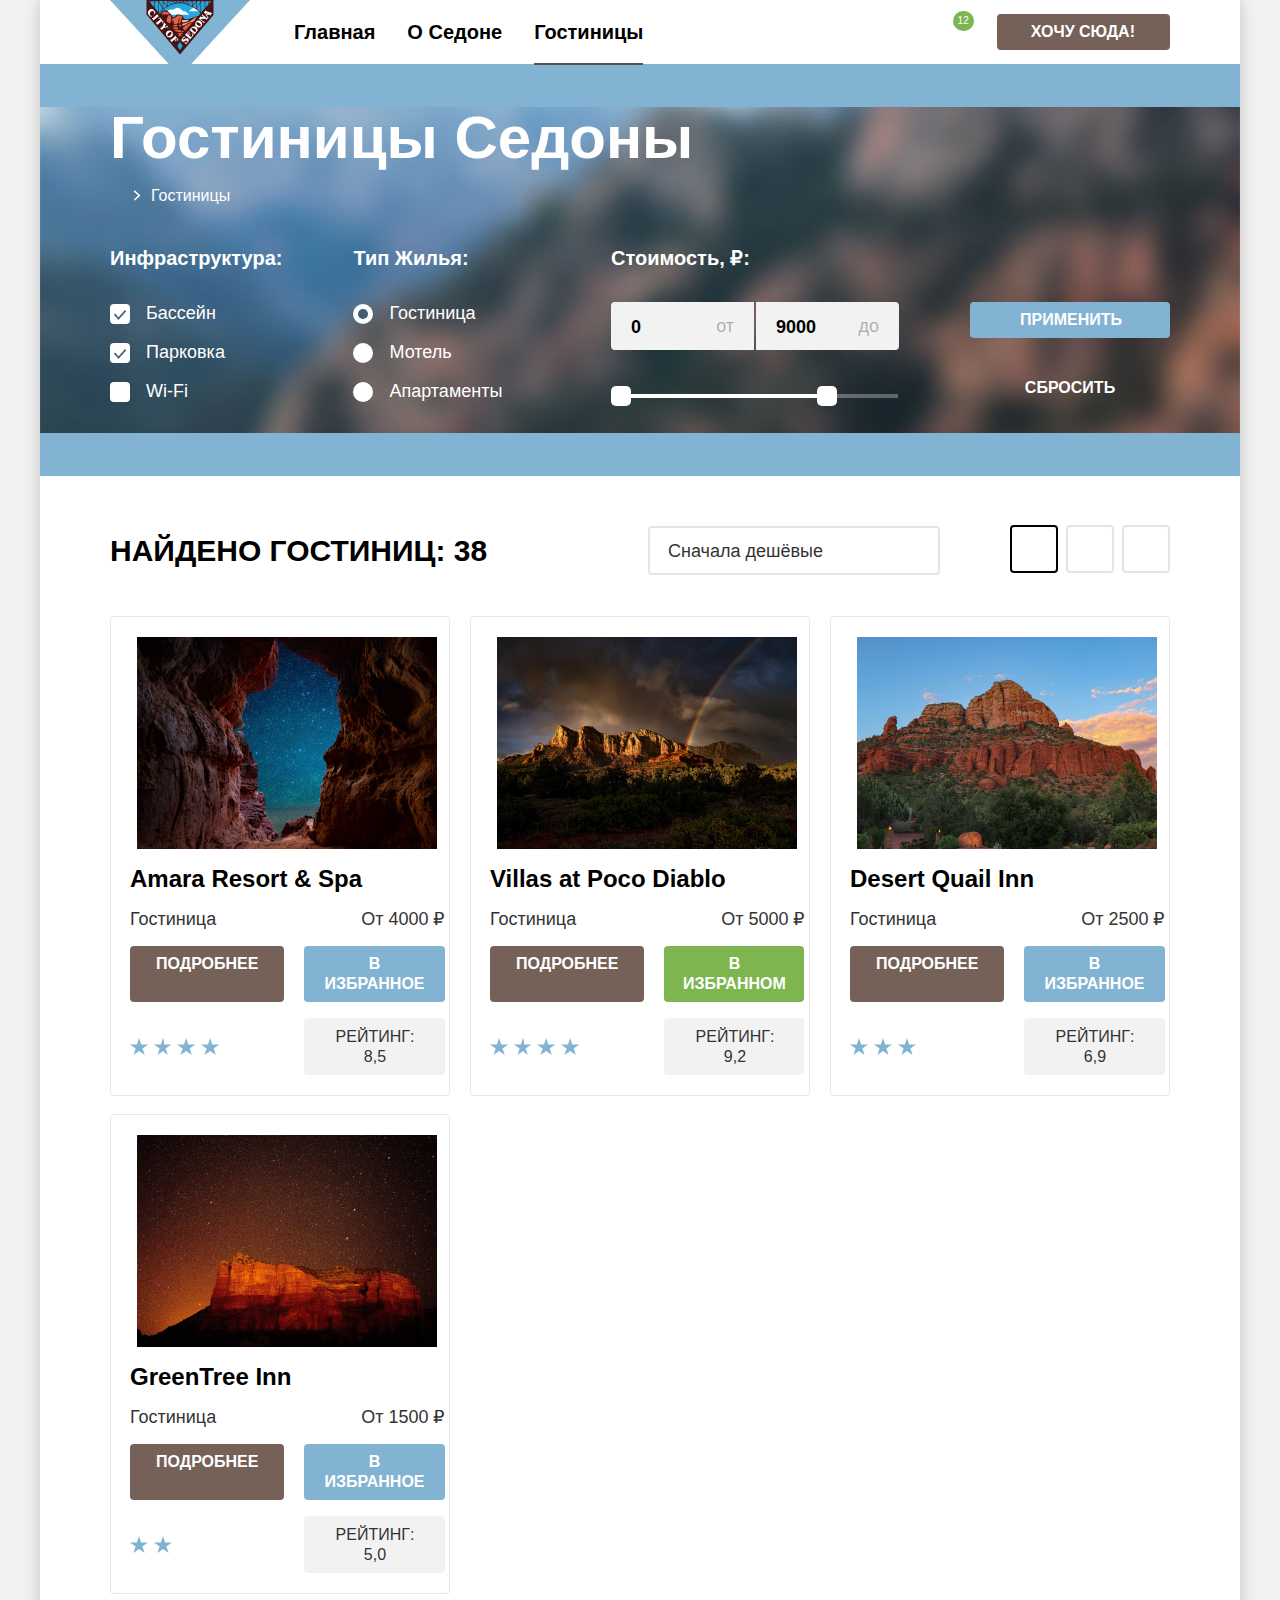
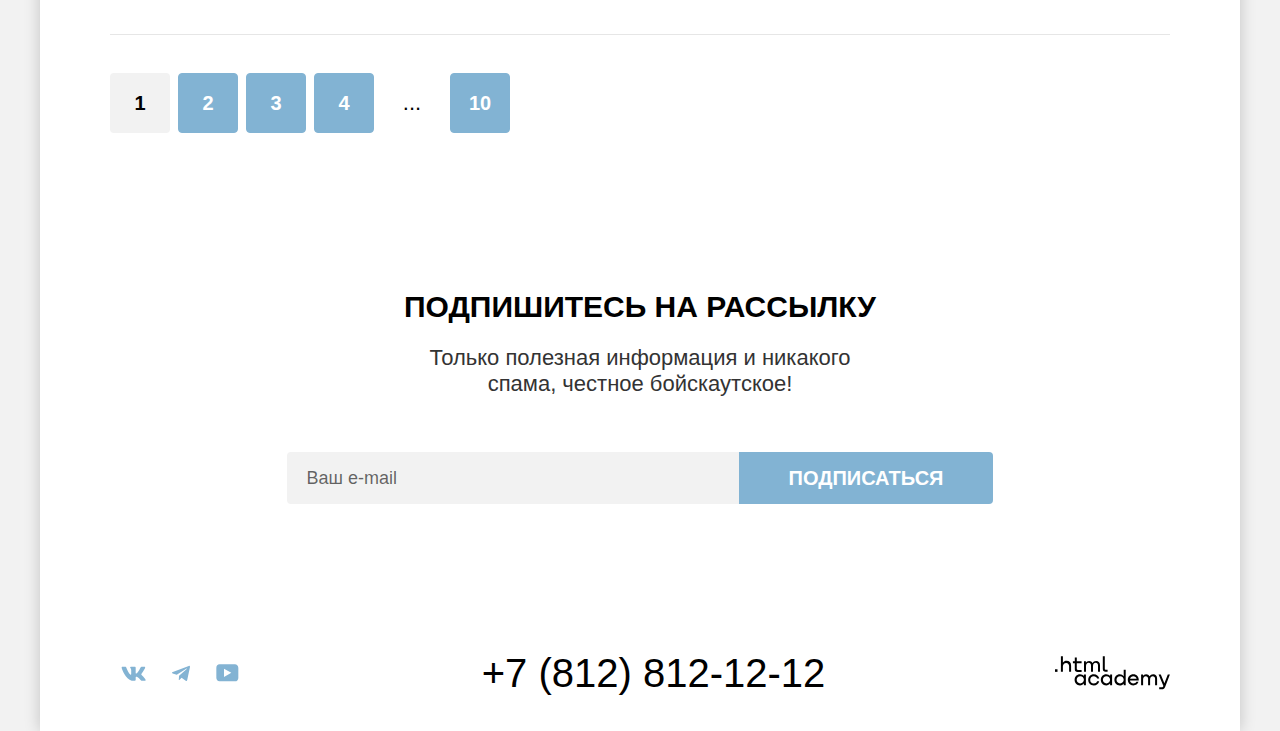
==== commit 5b007d67: "Наводит порядок в классах" ====
--- a/catalog.html
+++ b/catalog.html
@@ -3,8 +3,10 @@
 
   <head>
     <meta charset="utf-8">
-    <title>HTML Academy: Седона</title>
+    <title>HTML Academy: Седона - Каталог гостиниц</title>
     <link rel="stylesheet" href="styles/styles.css">
+    <link rel="icon" href="favicon.ico">
+    <link rel="icon" type="image/png" href="images/favicon.png">
 
   </head>
 
@@ -12,19 +14,19 @@
     <div class="page-container">
 
       <header class="page-header">
-        <a href="index.html" class="logo">
+        <a class="logo" href="index.html">
           <img src="images/logo.svg" width="140" height="70" alt="Логотип городка Седона">
         </a>
         <nav class="page-navigation">
           <ul class="navigation-list">
             <li class="navigation-item">
-              <a href="index.html" class="navigation-link">Главная</a>
+              <a class="navigation-link" href="index.html">Главная</a>
             </li>
             <li class="navigation-item">
-              <a href="#" class="navigation-link">О Седоне</a>
+              <a class="navigation-link" href="#">О Седоне</a>
             </li>
             <li class="navigation-item">
-              <a href="catalog.html" aria-current="page" class="navigation-link active-nav-item">Гостиницы</a>
+              <a class="navigation-link current-nav-link" href="catalog.html" aria-current="page">Гостиницы</a>
             </li>
           </ul>
           <ul class="user-navigation">
@@ -40,27 +42,22 @@
               </a>
             </li>
             <li class="user-navigation-item special-nav-btn">
-              <a class="main-btn btn-modal" href="#">Хочу сюда!</a>
+              <a class="main-btn btn-modal" href="modal.html">Хочу сюда!</a>
             </li>
           </ul>
         </nav>
       </header>
-      <main class="catalog-main main-flex">
-        <header class="catalog-main-header">
+      <main class="main-catalog main-flex">
+        <header class="main-catalog-header">
           <h1>Гостиницы Седоны</h1>
           <ul class="breadcrumbs">
             <li class="breadcrumbs-item">
               <a class="breadcrumbs-link breadcrumbs-index" href="index.html">
                 <span class="visually-hidden">Главная</span>
-                <svg xmlns="http://www.w3.org/2000/svg" width="13" height="13" viewBox="0 0 13 13" fill="currentcolor">
-                  <path
-                    d="M6.5 0.5L0.5 6.30006V12.5001H12.5V6.30006L6.5 0.5ZM11.5 11.5001H1.5V6.70005L6.5 1.9L11.5 6.70005V11.5001Z" />
-                  <path d="M4.5 10.5001H5.5V8.00005H7.5V10.5001H8.5V7.00005H4.5V10.5001Z" />
-                </svg>
               </a>
             </li>
             <li class="breadcrumbs-item">
-              <a href="catalog.html" aria-current="page" class="breadcrumbs-link active-bc-link">Гостиницы</a>
+              <a class="breadcrumbs-link active-bc-link" href="catalog.html" aria-current="page">Гостиницы</a>
             </li>
           </ul>
           <section class="catalog-filters">
@@ -71,21 +68,21 @@
                 <ul class="catalog-filter-group-setting">
                   <li class="catalog-filter-group-item">
                     <label class="control">
-                      <input type="checkbox" name="pool" class="control-input visually-hidden" checked>
+                      <input class="control-input visually-hidden" type="checkbox" name="pool" checked>
                       <span class="control-mark"></span>
                       <span class="control-label">Бассейн</span>
                     </label>
                   </li>
                   <li class="catalog-filter-group-item">
                     <label class="control">
-                      <input type="checkbox" name="parking" class="control-input visually-hidden" checked>
+                      <input class="control-input visually-hidden" type="checkbox" name="parking" checked>
                       <span class="control-mark"></span>
                       <span class="control-label">Парковка</span>
                     </label>
                   </li>
                   <li class="catalog-filter-group-item">
                     <label class="control">
-                      <input type="checkbox" name="wi-fi" class="control-input visually-hidden">
+                      <input class="control-input visually-hidden" type="checkbox" name="wi-fi">
                       <span class="control-mark"></span>
                       <span class="control-label">Wi-Fi</span>
                     </label>
@@ -93,26 +90,25 @@
                 </ul>
               </fieldset>
               <fieldset class="catalog-filter-group catalog-filter-type">
-                <legend class="catalog-filter-group-title">Тип жилья:</legend>
+                <legend class="catalog-filter-group-title">Тип Жилья:</legend>
                 <ul class="catalog-filter-group-setting">
                   <li class="catalog-filter-group-item">
                     <label class="control">
-                      <input type="radio" name="group-setting" value="hotel" class="control-input visually-hidden"
-                        checked>
+                      <input class="control-input visually-hidden" type="radio" name="group-setting" value="hotel" checked>
                       <span class="control-mark-radio"></span>
                       <span class="control-label">Гостиница</span>
                     </label>
                   </li>
                   <li class="catalog-filter-group-item">
                     <label class="control">
-                      <input type="radio" name="group-setting" value="motel" class="control-input visually-hidden">
+                      <input class="control-input visually-hidden" type="radio" name="group-setting" value="motel">
                       <span class="control-mark-radio"></span>
                       <span class="control-label">Мотель</span>
                     </label>
                   </li>
                   <li class="catalog-filter-group-item">
                     <label class="control">
-                      <input type="radio" name="group-setting" value="apartments" class="control-input visually-hidden">
+                      <input class="control-input visually-hidden" type="radio" name="group-setting" value="apartments">
                       <span class="control-mark-radio"></span>
                       <span class="control-label">Апартаменты</span>
                     </label>
@@ -122,15 +118,13 @@
               <fieldset class="catalog-filter-group catalog-filter-group-price">
                 <legend class="catalog-filter-group-title">Стоимость, ₽:</legend>
                 <div class="price-control-wrapper">
-                  <label for="min-price" class="control price-control price-control-min">от</label>
-                  <input type="number" name="min-price" id="min-price" class="control-input-price input-price-min"
-                    min="0" max="12000" value="0">
-                  <label for="max-price" class="control price-control price-control-max">до</label>
-                  <input type="number" name="max-price" id="max-price" class="control-input-price input-price-max"
-                    min="0" max="12000" value="9000">
+                  <label class="control price-control price-control-min" for="min-price">от</label>
+                  <input class="control-input-price input-price-min" id="min-price" type="number" name="min-price" min="0" max="90000" value="0">
+                  <label class="control price-control price-control-max" for="max-price">до</label>
+                  <input class="control-input-price input-price-max" id="max-price" type="number" name="max-price" min="0" max="90000" value="9000">
                 </div>
                 <div class="price-control-scale">
-                  <div class="price-control-bar" style="left: 0; width: 226px;">
+                  <div class="price-control-bar" style="left: 0; width: 206px;">
                     <button class="price-toggle price-toggle-min" type="button">
                       <span class="visually-hidden">Минимальная цена</span>
                     </button>
@@ -149,27 +143,25 @@
         </header>
         <div class="catalog-container">
           <section class="catalog-setting-data">
-            <h2>Найдено гостиниц:
-              <span class="catalog-counter">38</span>
-            </h2>
-            <select class="select-control" aria-label="Сортировка">
+            <h2>Найдено гостиниц: 38</h2>
+            <select class="select-control" aria-label="Сортировка отелей">
               <option value="cheap">Сначала дешёвые</option>
               <option value="expensive">Сначала дорогие</option>
               <option value="popular">Сначала популярные</option>
             </select>
             <ul class="view-list">
               <li class="view-list-item">
-                <button type="button" class="btn-view table-view btn-view-active">
+                <button class="btn-view table-view btn-view-active" type="button">
                   <span class="visually-hidden">Таблица</span>
                 </button>
               </li>
               <li class="view-list-item">
-                <button type="button" class="btn-view slide-view">
+                <button class="btn-view slide-view" type="button">
                   <span class="visually-hidden">Слайды</span>
                 </button>
               </li>
               <li class="view-list-item">
-                <button type="button" class="btn-view list-view">
+                <button class="btn-view list-view" type="button">
                   <span class="visually-hidden">Список с описанием</span>
                 </button>
               </li>
@@ -183,13 +175,12 @@
                   <a class="hotel-info" href="#" tabindex="-1">Amara Resort & Spa</a>
                 </h3>
                 <a class="hotel-info hotel-pic" href="#" tabindex="-1">
-                  <img src="images/catalog-pis-amara-resort.jpg" width="300" height="212"
-                    alt="Вид на звёздное небо из ущелья">
+                  <img src="images/catalog-pis-amara-resort.jpg" width="300" height="212" alt="Вид на звёздное небо из ущелья">
                 </a>
                 <p class="catalog-list-item-about item-type">Гостиница</p>
                 <p class="catalog-list-item-about item-price">От 4000 ₽</p>
-                <a href="#" class="main-btn more-info-about">Подробнее</a>
-                <button type="button" class="sub-btn favorite-list-adder">В избранное</button>
+                <a class="main-btn more-info-about" href="#">Подробнее</a>
+                <button class="sub-btn favorite-list-adder" type="button">В избранное</button>
                 <div class="catalog-list-item-stars stars-4">
                   <span class="visually-hidden">Четырёхзвзедочный отель</span>
                 </div>
@@ -202,13 +193,12 @@
                   <a class="hotel-info" href="#" tabindex="-1">Villas at Poco Diablo</a>
                 </h3>
                 <a class="hotel-info hotel-pic" href="#" tabindex="-1">
-                  <img src="images/catalog-pic-villas-at-poco-diablo.jpg" width="300" height="212"
-                    alt="Горы в окрестностях отеля 'Villas at Poco Diablo'">
+                  <img src="images/catalog-pic-villas-at-poco-diablo.jpg" width="300" height="212" alt="Горы в окрестностях отеля 'Villas at Poco Diablo'">
                 </a>
                 <p class="catalog-list-item-about item-type">Гостиница</p>
                 <p class="catalog-list-item-about item-price">От 5000 ₽</p>
                 <a href="#" class="main-btn more-info-about">Подробнее</a>
-                <button type="button" class="sub-btn favorite-list-adder active-btn">В избранном</button>
+                <button class="sub-btn favorite-list-adder active-btn" type="button">В избранном</button>
                 <div class="catalog-list-item-stars stars-4">
                   <span class="visually-hidden">Четырёхзвзедочный отель</span>
                 </div>
@@ -221,13 +211,12 @@
                   <a class="hotel-info" href="#" tabindex="-1">Desert Quail Inn</a>
                 </h3>
                 <a class="hotel-info hotel-pic" href="#" tabindex="-1">
-                  <img src="images/catalog-pic-desert-quail-inn.jpg" width="300" height="212"
-                    alt="Горы в окрестностях отеля 'Desert Quail Inn'">
+                  <img src="images/catalog-pic-desert-quail-inn.jpg" width="300" height="212" alt="Горы в окрестностях отеля 'Desert Quail Inn'">
                 </a>
                 <p class="catalog-list-item-about item-type">Гостиница</p>
                 <p class="catalog-list-item-about item-price">От 2500 ₽</p>
                 <a href="#" class="main-btn more-info-about">Подробнее</a>
-                <button type="button" class="sub-btn favorite-list-adder">В избранное</button>
+                <button class="sub-btn favorite-list-adder" type="button">В избранное</button>
                 <div class="catalog-list-item-stars stars-3">
                   <span class="visually-hidden">Трёхзвездочный отель</span>
                 </div>
@@ -240,13 +229,12 @@
                   <a class="hotel-info" href="#" tabindex="-1">GreenTree Inn</a>
                 </h3>
                 <a class="hotel-info hotel-pic" href="#" tabindex="-1">
-                  <img src="images/catalog-pic-greentree-inn.jpg" width="300" height="212"
-                    alt="Горы в окрестностях отеля 'GreenTree Inn'">
+                  <img src="images/catalog-pic-greentree-inn.jpg" width="300" height="212" alt="Горы в окрестностях отеля 'GreenTree Inn'">
                 </a>
                 <p class="catalog-list-item-about item-type">Гостиница</p>
                 <p class="catalog-list-item-about item-price">От 1500 ₽</p>
                 <a href="#" class="main-btn more-info-about">Подробнее</a>
-                <button type="button" class="sub-btn favorite-list-adder">В избранное</button>
+                <button class="sub-btn favorite-list-adder" type="button">В избранное</button>
                 <div class="catalog-list-item-stars stars-2">
                   <span class="visually-hidden">Двухзвездочный отель</span>
                 </div>
@@ -285,8 +273,7 @@
           <p>Только полезная информация и никакого спама, честное бойскаутское!</p>
           <form class="subscribe-form" action="https://echo.htmlacademy.ru/" method="post">
             <label class="visually-hidden" for="subscribe-field">Ваш e-mail</label>
-            <input class="subscribe-form-input" type="email" name="subscribe-mail" id="subscribe-field"
-              placeholder="Ваш e-mail">
+            <input class="subscribe-form-input" id="subscribe-field" type="email" name="subscribe-mail" placeholder="Ваш e-mail">
             <input class="sub-btn subscribe-submit-btn" type="submit" value="Подписаться">
           </form>
         </section>
@@ -296,32 +283,26 @@
           <h2 class="visually-hidden">Мы в социальных сетях</h2>
           <ul class="social-list">
             <li class="social-list-item">
-              <a class="btn-icon btn-social" href="https://vk.com/htmlacademy">
+              <a class="btn-social" href="https://vk.com/htmlacademy">
                 <span class="visually-hidden">Vkontakte</span>
-                <svg class="social-icon" xmlns="http://www.w3.org/2000/svg" width="25" height="15" viewBox="0 0 25 15"
-                  fill="currentcolor" role="img" aria-label="Логотип 'В контакте'">
-                  <path fill-rule="evenodd" clip-rule="evenodd"
-                    d="M24.1164 1.80445C24.2824 1.25845 24.1164 0.856445 23.3214 0.856445H20.6964C20.0284 0.856445 19.7204 1.20345 19.5534 1.58645C19.5534 1.58645 18.2184 4.78245 16.3274 6.85845C15.7154 7.46045 15.4374 7.65145 15.1034 7.65145C14.9364 7.65145 14.6854 7.46045 14.6854 6.91345V1.80445C14.6854 1.14845 14.5014 0.856445 13.9454 0.856445H9.81738C9.40038 0.856445 9.14938 1.16045 9.14938 1.44945C9.14938 2.07045 10.0954 2.21445 10.1924 3.96245V7.76045C10.1924 8.59345 10.0394 8.74444 9.70538 8.74444C8.81538 8.74444 6.65038 5.53345 5.36538 1.85945C5.11638 1.14445 4.86438 0.856445 4.19338 0.856445H1.56638C0.816382 0.856445 0.666382 1.20345 0.666382 1.58645C0.666382 2.26845 1.55638 5.65645 4.81138 10.1374C6.98138 13.1974 10.0364 14.8564 12.8194 14.8564C14.4884 14.8564 14.6944 14.4884 14.6944 13.8534V11.5404C14.6944 10.8034 14.8524 10.6564 15.3814 10.6564C15.7714 10.6564 16.4384 10.8484 17.9964 12.3234C19.7764 14.0724 20.0694 14.8564 21.0714 14.8564H23.6964C24.4464 14.8564 24.8224 14.4884 24.6064 13.7604C24.3684 13.0364 23.5184 11.9854 22.3914 10.7384C21.7794 10.0284 20.8614 9.26345 20.5824 8.88045C20.1934 8.38945 20.3044 8.17044 20.5824 7.73345C20.5824 7.73345 23.7824 3.30745 24.1154 1.80445H24.1164Z" />
+                <svg class="social-icon" xmlns="http://www.w3.org/2000/svg" width="25" height="15" viewBox="0 0 25 15" fill="currentcolor" role="img" aria-label="Логотип 'В контакте'">
+                  <path fill-rule="evenodd" clip-rule="evenodd" d="M24.1164 1.80445C24.2824 1.25845 24.1164 0.856445 23.3214 0.856445H20.6964C20.0284 0.856445 19.7204 1.20345 19.5534 1.58645C19.5534 1.58645 18.2184 4.78245 16.3274 6.85845C15.7154 7.46045 15.4374 7.65145 15.1034 7.65145C14.9364 7.65145 14.6854 7.46045 14.6854 6.91345V1.80445C14.6854 1.14845 14.5014 0.856445 13.9454 0.856445H9.81738C9.40038 0.856445 9.14938 1.16045 9.14938 1.44945C9.14938 2.07045 10.0954 2.21445 10.1924 3.96245V7.76045C10.1924 8.59345 10.0394 8.74444 9.70538 8.74444C8.81538 8.74444 6.65038 5.53345 5.36538 1.85945C5.11638 1.14445 4.86438 0.856445 4.19338 0.856445H1.56638C0.816382 0.856445 0.666382 1.20345 0.666382 1.58645C0.666382 2.26845 1.55638 5.65645 4.81138 10.1374C6.98138 13.1974 10.0364 14.8564 12.8194 14.8564C14.4884 14.8564 14.6944 14.4884 14.6944 13.8534V11.5404C14.6944 10.8034 14.8524 10.6564 15.3814 10.6564C15.7714 10.6564 16.4384 10.8484 17.9964 12.3234C19.7764 14.0724 20.0694 14.8564 21.0714 14.8564H23.6964C24.4464 14.8564 24.8224 14.4884 24.6064 13.7604C24.3684 13.0364 23.5184 11.9854 22.3914 10.7384C21.7794 10.0284 20.8614 9.26345 20.5824 8.88045C20.1934 8.38945 20.3044 8.17044 20.5824 7.73345C20.5824 7.73345 23.7824 3.30745 24.1154 1.80445H24.1164Z" />
                 </svg>
               </a>
             </li>
             <li class="social-list-item">
-              <a class="btn-icon btn-social" href="https://t.me/htmlacademy">
+              <a class="btn-social" href="https://t.me/htmlacademy">
                 <span class="visually-hidden">Telegram</span>
-                <svg class="social-icon" xmlns="http://www.w3.org/2000/svg" width="18" height="17" viewBox="0 0 18 17"
-                  fill="currentcolor" role="img" aria-label="Логотип 'Telegram'">
-                  <path
-                    d="M16.785 0.955705L0.840489 7.1042C-0.247661 7.54126 -0.241365 8.14828 0.640845 8.41897L4.73445 9.69597L14.2058 3.72014C14.6537 3.44766 15.0629 3.59424 14.7265 3.89281L7.05283 10.8183H7.05103L7.05283 10.8192L6.77045 15.0387C7.18413 15.0387 7.36669 14.8489 7.59871 14.625L9.58705 12.6915L13.7229 15.7464C14.4855 16.1664 15.0332 15.9506 15.2229 15.0405L17.9379 2.2453C18.2158 1.13107 17.5126 0.626562 16.785 0.955705Z" />
+                <svg class="social-icon" xmlns="http://www.w3.org/2000/svg" width="18" height="17" viewBox="0 0 18 17" fill="currentcolor" role="img" aria-label="Логотип 'Telegram'">
+                  <path d="M16.785 0.955705L0.840489 7.1042C-0.247661 7.54126 -0.241365 8.14828 0.640845 8.41897L4.73445 9.69597L14.2058 3.72014C14.6537 3.44766 15.0629 3.59424 14.7265 3.89281L7.05283 10.8183H7.05103L7.05283 10.8192L6.77045 15.0387C7.18413 15.0387 7.36669 14.8489 7.59871 14.625L9.58705 12.6915L13.7229 15.7464C14.4855 16.1664 15.0332 15.9506 15.2229 15.0405L17.9379 2.2453C18.2158 1.13107 17.5126 0.626562 16.785 0.955705Z" />
                 </svg>
               </a>
             </li>
             <li class="social-list-item">
-              <a class="btn-icon btn-social" href="https://www.youtube.com/user/htmlacademyru">
+              <a class="btn-social" href="https://www.youtube.com/user/htmlacademyru">
                 <span class="visually-hidden">Youtube</span>
-                <svg class="social-icon" xmlns="http://www.w3.org/2000/svg" width="23" height="18" viewBox="0 0 23 18"
-                  fill="currentcolor" role="img" aria-label="Логотип 'You Tube'">
-                  <path
-                    d="M18.9402 0.356445H3.50738C1.64668 0.356445 0.333252 1.9502 0.333252 3.75645V13.8502C0.333252 15.7627 1.64668 17.3564 3.50738 17.3564H19.1591C20.8009 17.3564 22.3333 15.7627 22.3333 13.9564V3.75645C22.1143 1.9502 20.8009 0.356445 18.9402 0.356445ZM7.99494 12.8939V4.81894L15.3283 8.85645L7.99494 12.8939Z" />
+                <svg class="social-icon" xmlns="http://www.w3.org/2000/svg" width="23" height="18" viewBox="0 0 23 18" fill="currentcolor" role="img" aria-label="Логотип 'You Tube'">
+                  <path d="M18.9402 0.356445H3.50738C1.64668 0.356445 0.333252 1.9502 0.333252 3.75645V13.8502C0.333252 15.7627 1.64668 17.3564 3.50738 17.3564H19.1591C20.8009 17.3564 22.3333 15.7627 22.3333 13.9564V3.75645C22.1143 1.9502 20.8009 0.356445 18.9402 0.356445ZM7.99494 12.8939V4.81894L15.3283 8.85645L7.99494 12.8939Z" />
                 </svg>
               </a>
             </li>
@@ -334,31 +315,19 @@
         <section class="about-developer">
           <h2 class="visually-hidden">Сделано в 'html academy'</h2>
           <a class="about-developer-contacts" href="https://htmlacademy.ru/">
-            <svg class="developer-logo" xmlns="http://www.w3.org/2000/svg" width="115" height="34" viewBox="0 0 115 34"
-              fill="currentcolor" role="img" aria-label="Логотип 'html academy'">
+            <svg class="developer-logo" xmlns="http://www.w3.org/2000/svg" width="115" height="34" viewBox="0 0 115 34" fill="currentcolor" role="img" aria-label="Логотип 'html academy'">
               <path d="M0 13.2564V15.8564H2.5V13.2564H0Z" />
-              <path
-                d="M11.6 4.85645C10 4.85645 8.8 5.55645 8 6.55645H7.9V0.356445H5.9V15.8564H7.9V10.5564C7.9 8.45645 9.2 6.95645 11.2 6.95645C13 6.95645 14.1 8.35645 14.1 10.1564V15.8564H16.1V9.75644C16.2 6.75644 14.3 4.85645 11.6 4.85645Z" />
-              <path
-                d="M26.6 5.15645H21.8V1.45645H19.8V5.25645H17.9V7.25645H19.8V13.2564C19.8 14.9564 20.8 15.9564 22.5 15.9564H26.6V13.9564H22.9C22.2 13.9564 21.8 13.5564 21.8 12.8564V7.15645H26.6V5.15645Z" />
-              <path
-                d="M41.1 4.95645C39.5 4.95645 38.2 5.75644 37.6 7.05645H37.5C36.9 5.85645 35.7 4.95645 34.1 4.95645C32.7 4.95645 31.6 5.75645 31 6.75645H30.9V5.15645H29V15.7564H31V10.3564C31 8.35645 32 6.85645 33.6 6.85645C35.1 6.85645 36 7.85645 36 9.45645V15.7564H38V10.1564C38 7.75645 39.4 6.85645 40.6 6.85645C42.1 6.85645 43 7.85645 43 9.45645V15.7564H45V9.25644C45.1 6.75644 43.6 4.95645 41.1 4.95645Z" />
-              <path
-                d="M47.8 13.0564C47.8 14.7564 48.8 15.7564 50.6 15.7564H52.6V13.7564H50.9C50.2 13.7564 49.8 13.3564 49.8 12.6564V0.356445H47.8V13.0564Z" />
-              <path
-                d="M28.9 20.0564C28 18.9564 26.7 18.2564 25 18.2564C21.9 18.2564 19.6 20.5564 19.6 23.8564C19.6 27.1564 21.9 29.4564 25 29.4564C26.8 29.4564 28 28.6564 28.8 27.5564H28.9V29.1564H30.9V18.5564H28.9V20.0564ZM25.3 27.4564C23.1 27.4564 21.7 25.8564 21.7 23.8564C21.7 21.8564 23.1 20.2564 25.3 20.2564C27.5 20.2564 28.9 21.8564 28.9 23.8564C28.9 25.7564 27.5 27.4564 25.3 27.4564Z" />
-              <path
-                d="M44.2 22.3564C43.7 19.9564 41.6 18.2564 38.8 18.2564C35.4 18.2564 33.2 20.7564 33.2 23.8564C33.2 26.9564 35.4 29.4564 38.8 29.4564C41.6 29.4564 43.7 27.6564 44.2 25.2564H42.1C41.7 26.5564 40.4 27.5564 38.8 27.5564C36.6 27.5564 35.2 25.9564 35.2 23.9564C35.2 21.9564 36.6 20.3564 38.8 20.3564C40.4 20.3564 41.6 21.3564 42.1 22.5564H44.2V22.3564Z" />
-              <path
-                d="M55.1 20.0564C54.2 18.9564 52.9 18.2564 51.2 18.2564C48.1 18.2564 45.8 20.5564 45.8 23.8564C45.8 27.1564 48.1 29.4564 51.2 29.4564C53 29.4564 54.2 28.6564 55 27.5564H55.1V29.1564H57.1V18.5564H55.1V20.0564ZM51.5 27.4564C49.3 27.4564 47.9 25.8564 47.9 23.8564C47.9 21.8564 49.3 20.2564 51.5 20.2564C53.7 20.2564 55.1 21.8564 55.1 23.8564C55.1 25.7564 53.6 27.4564 51.5 27.4564Z" />
-              <path
-                d="M68.7 20.1564C67.8 19.0564 66.5 18.2564 64.8 18.2564C61.7 18.2564 59.4 20.5564 59.4 23.8564C59.4 27.1564 61.6 29.4564 64.8 29.4564C66.5 29.4564 67.8 28.6564 68.6 27.6564H68.7V29.1564H70.7V13.7564H68.7V20.1564ZM65.1 27.4564C62.9 27.4564 61.5 25.8564 61.5 23.8564C61.5 21.8564 62.9 20.2564 65.1 20.2564C67.3 20.2564 68.7 21.8564 68.7 23.8564C68.6 25.8564 67.2 27.4564 65.1 27.4564Z" />
-              <path
-                d="M78.3 18.2564C75 18.2564 72.8 20.7564 72.8 23.8564C72.8 26.8564 74.9 29.4564 78.3 29.4564C80.8 29.4564 82.8 28.1564 83.5 25.8564H81.4C80.9 26.8564 79.8 27.4564 78.4 27.4564C76.5 27.4564 75.1 26.1564 75 24.5564H83.8C84 20.9564 81.8 18.2564 78.3 18.2564ZM78.3 20.1564C80 20.1564 81.3 21.1564 81.6 22.7564H75.1C75.4 21.2564 76.6 20.1564 78.3 20.1564Z" />
-              <path
-                d="M98.2 18.2564C96.6 18.2564 95.3 19.0564 94.6 20.2564H94.5C93.9 19.0564 92.7 18.2564 91.1 18.2564C89.7 18.2564 88.6 18.9564 88 20.0564V18.5564H86.1V29.1564H88.1V23.7564C88.1 21.7564 89.1 20.3564 90.7 20.2564C92.2 20.2564 93.1 21.2564 93.1 22.8564V29.1564H95.1V23.5564C95.1 21.1564 96.5 20.2564 97.7 20.2564C99.2 20.2564 100.1 21.2564 100.1 22.8564V29.1564H102.1V22.6564C102.2 20.0564 100.7 18.2564 98.2 18.2564Z" />
-              <path
-                d="M109.4 27.3564L105.8 18.4564H103.6L108.4 30.0564C108.1 30.9564 107.7 31.2564 106.7 31.2564H104.2V33.2564H106.7C108.5 33.2564 109.5 32.4564 110.2 30.6564L114.9 18.4564H112.8L109.4 27.3564Z" />
+              <path d="M11.6 4.85645C10 4.85645 8.8 5.55645 8 6.55645H7.9V0.356445H5.9V15.8564H7.9V10.5564C7.9 8.45645 9.2 6.95645 11.2 6.95645C13 6.95645 14.1 8.35645 14.1 10.1564V15.8564H16.1V9.75644C16.2 6.75644 14.3 4.85645 11.6 4.85645Z" />
+              <path d="M26.6 5.15645H21.8V1.45645H19.8V5.25645H17.9V7.25645H19.8V13.2564C19.8 14.9564 20.8 15.9564 22.5 15.9564H26.6V13.9564H22.9C22.2 13.9564 21.8 13.5564 21.8 12.8564V7.15645H26.6V5.15645Z" />
+              <path d="M41.1 4.95645C39.5 4.95645 38.2 5.75644 37.6 7.05645H37.5C36.9 5.85645 35.7 4.95645 34.1 4.95645C32.7 4.95645 31.6 5.75645 31 6.75645H30.9V5.15645H29V15.7564H31V10.3564C31 8.35645 32 6.85645 33.6 6.85645C35.1 6.85645 36 7.85645 36 9.45645V15.7564H38V10.1564C38 7.75645 39.4 6.85645 40.6 6.85645C42.1 6.85645 43 7.85645 43 9.45645V15.7564H45V9.25644C45.1 6.75644 43.6 4.95645 41.1 4.95645Z" />
+              <path d="M47.8 13.0564C47.8 14.7564 48.8 15.7564 50.6 15.7564H52.6V13.7564H50.9C50.2 13.7564 49.8 13.3564 49.8 12.6564V0.356445H47.8V13.0564Z" />
+              <path d="M28.9 20.0564C28 18.9564 26.7 18.2564 25 18.2564C21.9 18.2564 19.6 20.5564 19.6 23.8564C19.6 27.1564 21.9 29.4564 25 29.4564C26.8 29.4564 28 28.6564 28.8 27.5564H28.9V29.1564H30.9V18.5564H28.9V20.0564ZM25.3 27.4564C23.1 27.4564 21.7 25.8564 21.7 23.8564C21.7 21.8564 23.1 20.2564 25.3 20.2564C27.5 20.2564 28.9 21.8564 28.9 23.8564C28.9 25.7564 27.5 27.4564 25.3 27.4564Z" />
+              <path d="M44.2 22.3564C43.7 19.9564 41.6 18.2564 38.8 18.2564C35.4 18.2564 33.2 20.7564 33.2 23.8564C33.2 26.9564 35.4 29.4564 38.8 29.4564C41.6 29.4564 43.7 27.6564 44.2 25.2564H42.1C41.7 26.5564 40.4 27.5564 38.8 27.5564C36.6 27.5564 35.2 25.9564 35.2 23.9564C35.2 21.9564 36.6 20.3564 38.8 20.3564C40.4 20.3564 41.6 21.3564 42.1 22.5564H44.2V22.3564Z" />
+              <path d="M55.1 20.0564C54.2 18.9564 52.9 18.2564 51.2 18.2564C48.1 18.2564 45.8 20.5564 45.8 23.8564C45.8 27.1564 48.1 29.4564 51.2 29.4564C53 29.4564 54.2 28.6564 55 27.5564H55.1V29.1564H57.1V18.5564H55.1V20.0564ZM51.5 27.4564C49.3 27.4564 47.9 25.8564 47.9 23.8564C47.9 21.8564 49.3 20.2564 51.5 20.2564C53.7 20.2564 55.1 21.8564 55.1 23.8564C55.1 25.7564 53.6 27.4564 51.5 27.4564Z" />
+              <path d="M68.7 20.1564C67.8 19.0564 66.5 18.2564 64.8 18.2564C61.7 18.2564 59.4 20.5564 59.4 23.8564C59.4 27.1564 61.6 29.4564 64.8 29.4564C66.5 29.4564 67.8 28.6564 68.6 27.6564H68.7V29.1564H70.7V13.7564H68.7V20.1564ZM65.1 27.4564C62.9 27.4564 61.5 25.8564 61.5 23.8564C61.5 21.8564 62.9 20.2564 65.1 20.2564C67.3 20.2564 68.7 21.8564 68.7 23.8564C68.6 25.8564 67.2 27.4564 65.1 27.4564Z" />
+              <path d="M78.3 18.2564C75 18.2564 72.8 20.7564 72.8 23.8564C72.8 26.8564 74.9 29.4564 78.3 29.4564C80.8 29.4564 82.8 28.1564 83.5 25.8564H81.4C80.9 26.8564 79.8 27.4564 78.4 27.4564C76.5 27.4564 75.1 26.1564 75 24.5564H83.8C84 20.9564 81.8 18.2564 78.3 18.2564ZM78.3 20.1564C80 20.1564 81.3 21.1564 81.6 22.7564H75.1C75.4 21.2564 76.6 20.1564 78.3 20.1564Z" />
+              <path d="M98.2 18.2564C96.6 18.2564 95.3 19.0564 94.6 20.2564H94.5C93.9 19.0564 92.7 18.2564 91.1 18.2564C89.7 18.2564 88.6 18.9564 88 20.0564V18.5564H86.1V29.1564H88.1V23.7564C88.1 21.7564 89.1 20.3564 90.7 20.2564C92.2 20.2564 93.1 21.2564 93.1 22.8564V29.1564H95.1V23.5564C95.1 21.1564 96.5 20.2564 97.7 20.2564C99.2 20.2564 100.1 21.2564 100.1 22.8564V29.1564H102.1V22.6564C102.2 20.0564 100.7 18.2564 98.2 18.2564Z" />
+              <path d="M109.4 27.3564L105.8 18.4564H103.6L108.4 30.0564C108.1 30.9564 107.7 31.2564 106.7 31.2564H104.2V33.2564H106.7C108.5 33.2564 109.5 32.4564 110.2 30.6564L114.9 18.4564H112.8L109.4 27.3564Z" />
             </svg>
           </a>
         </section>
@@ -369,74 +338,52 @@
       <div class="modal modal-booking">
         <button class="modal-close-btn">
           <span class="visually-hidden">Закрыть</span>
-          <svg class="modal-close-btn-icon" xmlns="http://www.w3.org/2000/svg" width="15" height="15"
-            viewBox="0 0 15 15" fill="currentcolor">
-            <path
-              d="M14.4905 1.78288L13.1982 0.49057L7.49048 6.19826L1.78279 0.49057L0.490479 1.78288L6.19817 7.49057L0.490479 13.1983L1.78279 14.4906L7.49048 8.78288L13.1982 14.4906L14.4905 13.1983L8.78279 7.49057L14.4905 1.78288Z" />
+          <svg class="modal-close-btn-icon" xmlns="http://www.w3.org/2000/svg" width="15" height="15" viewBox="0 0 15 15" fill="currentcolor" role="img" aria-label="Закрыть модальное окно">
+            <path d="M14.4905 1.78288L13.1982 0.49057L7.49048 6.19826L1.78279 0.49057L0.490479 1.78288L6.19817 7.49057L0.490479 13.1983L1.78279 14.4906L7.49048 8.78288L13.1982 14.4906L14.4905 13.1983L8.78279 7.49057L14.4905 1.78288Z" />
           </svg>
         </button>
         <section class="modal-content">
           <h2 class="modal-title">Поиск гостиницы в Седоне</h2>
           <form class="modal-booking-form" action="https://echo.htmlacademy.ru/" method="post">
-            <div class="modal-booking-in">
-              <label class="modal-booking-form-label">Дата Заезда:</label>
-              <input class="modal-booking-form-input modal-booking-form-date" type="date" placeholder="Укажите дату"
-                value="2020-04-27">
-              <span class="form-notification form-notificaton-alert modal-current-notification">Мы не можем отправить
-                вас в прошлое.</span>
+            <label class="modal-booking-form-label modal-booking-form-label-arrival" for="arrival">Дата Заезда:</label>
+            <input class="modal-booking-form-input modal-booking-form-date modal-booking-form-date-arrival" id="arrival" type="text" name="arrival-date" placeholder="Укажите дату" value="27 апреля 2020" required>
+            <p class="form-notification form-notification-arrival form-notificaton-alert">Мы не можем отправить вас в прошлое.</p>
+            <label class="modal-booking-form-label modal-booking-form-label-departure" for="departure">Дата Выезда:</label>
+            <input class="modal-booking-form-input modal-booking-form-date modal-booking-form-date-departure" id="departure" type="text" name="departure-date" placeholder="Укажите дату" value="1 сентября 2023" required>
+            <p class="form-notification form-notification-departure">На эти даты есть свободные номера. Пока есть.</p>
+            <label class="modal-booking-form-label modal-booking-form-label-lot modal-booking-form-label-adult" for="adult">Взрослые:</label>
+            <div class="modal-booking-form-lot-wrapper modal-booking-form-adult">
+              <button class="modal-booking-form-counter modal-booking-form-minus">
+                <svg class="modal-booking-form-icon" xmlns="http://www.w3.org/2000/svg" width="14" height="2" viewBox="0 0 14 2" fill="currentcolor" role="img" aria-label="Уменьшить число гостей">
+                  <path d="M0 0L0 2L14 2V0L0 0Z" />
+                </svg>
+              </button>
+              <input class="modal-booking-form-input modal-booking-form-lot" id="adult" type="number" name="adult" placeholder="0" max="999" value="2">
+              <button class="modal-booking-form-counter modal-booking-form-plus">
+                <svg class="modal-booking-form-icon" xmlns="http://www.w3.org/2000/svg" width="14" height="14" viewBox="0 0 14 14" fill="currentcolor" role="img" aria-label="Увеличить число гостей">
+                  <path d="M14 6H8V0H6V6H0V8H6V14H8V8H14V6Z" />
+                </svg>
+              </button>
             </div>
-            <div class="modal-booking-out">
-              <label class="modal-booking-form-label">Дата Выезда:</label>
-              <input class="modal-booking-form-input modal-booking-form-date" type="date" placeholder="Укажите дату"
-                value="2023-09-01">
-              <span class="form-notification form-notificaton-notify">На эти даты есть свободные номера. Пока
-                есть.</span>
-            </div>
-            <div class="modal-booking-lot">
-              <label class="modal-booking-form-label modal-booking-form-label-lot">Взрослые:</label>
-              <div class="modal-booking-form-lot-wrapper">
-                <button class="modal-booking-form-minus">
-                  <svg class="modal-booking-form-icon-minus" xmlns="http://www.w3.org/2000/svg" width="15" height="2"
-                    viewBox="0 0 15 2" fill="currentcolor">
-                    <path d="M0.392822 0L0.392822 2L14.3928 2V0L0.392822 0Z" />
-                  </svg>
-                </button>
-                <input class="modal-booking-form-input modal-booking-form-lot" type="number" placeholder="0">
-                <button class="modal-booking-form-plus">
-                  <svg class="modal-booking-form-icon-plus" xmlns="http://www.w3.org/2000/svg" width="14" height="14"
-                    viewBox="0 0 14 14" fill="currentcolor">
-                    <path d="M14 6H8V0H6V6H0V8H6V14H8V8H14V6Z" />
-                  </svg>
-                </button>
-              </div>
-              <span class="modal-booking-form-label modal-booking-form-label-lot modal-booking-form-children">
-                <label class="modal-booking-form-label">Дети:</label>
-                <span class="tooltip">
-                  <button class="tooltip-toggle" type="button" aria-labelledby="tooltip-label-children">
-                    <svg class="tooltip-icon" xmlns="http://www.w3.org/2000/svg" width="2" height="12"
-                      viewBox="0 0 2 12" fill="currentcolor">
-                      <path fill-rule="evenodd" clip-rule="evenodd" d="M0 0H2V2H0V0ZM2 12H0V3H2V12Z" />
-                    </svg>
-                  </button>
-                  <span class="tooltip-text" role="tooltip" id="tooltip-label-children">Укажите количество детей,
-                    которые будут с вами, возраст которых от 6 до 18 лет. Дети до 6 лет размещаются бесплатно.</span>
-                </span>
+            <span class="modal-booking-form-label modal-booking-form-label-lot modal-booking-form-label-children">
+              <label class="modal-booking-form-label" for="children">Дети:</label>
+              <span class="tooltip">
+                <button class="tooltip-toggle" type="button" aria-labelledby="tooltip-label-children"></button>
+                <span class="tooltip-text" role="tooltip" id="tooltip-label-children">Укажите количество детей, которые будут с вами, возраст которых от 6 до 18 лет. Дети до 6 лет размещаются бесплатно.</span>
               </span>
-              <div class="modal-booking-form-lot-wrapper">
-                <button class="modal-booking-form-minus">
-                  <svg class="modal-booking-form-icon-minus" xmlns="http://www.w3.org/2000/svg" width="15" height="2"
-                    viewBox="0 0 15 2" fill="currentcolor">
-                    <path d="M0.392822 0L0.392822 2L14.3928 2V0L0.392822 0Z" />
-                  </svg>
-                </button>
-                <input class="modal-booking-form-input modal-booking-form-lot" type="number" placeholder="0">
-                <button class="modal-booking-form-plus">
-                  <svg class="modal-booking-form-icon-plus" xmlns="http://www.w3.org/2000/svg" width="14" height="14"
-                    viewBox="0 0 14 14" fill="currentcolor">
-                    <path d="M14 6H8V0H6V6H0V8H6V14H8V8H14V6Z" />
-                  </svg>
-                </button>
-              </div>
+            </span>
+            <div class="modal-booking-form-lot-wrapper modal-booking-form-children">
+              <button class="modal-booking-form-counter modal-booking-form-minus">
+                <svg class="modal-booking-form-icon" xmlns="http://www.w3.org/2000/svg" width="14" height="2" viewBox="0 0 14 2" fill="currentcolor" role="img" aria-label="Уменьшить число гостей">
+                  <path d="M0 0L0 2L14 2V0L0 0Z" />
+                </svg>
+              </button>
+              <input class="modal-booking-form-input modal-booking-form-lot" id="children" type="number" name="children" placeholder="0" max="999" value="2">
+              <button class="modal-booking-form-counter modal-booking-form-plus">
+                <svg class="modal-booking-form-icon" xmlns="http://www.w3.org/2000/svg" width="14" height="14" viewBox="0 0 14 14" fill="currentcolor" role="img" aria-label="Увеличить число гостей">
+                  <path d="M14 6H8V0H6V6H0V8H6V14H8V8H14V6Z" />
+                </svg>
+              </button>
             </div>
             <button class="sub-btn modal-booking-btn" type="submit">Найти</button>
           </form>
--- a/styles/styles.css
+++ b/styles/styles.css
@@ -50,7 +50,7 @@
   overflow: hidden;
 }
 
-/* состояния кнопок */
+/* основные кнопки и их состояния */
 .sub-btn,
 .designer-btn,
 .control,
@@ -59,6 +59,33 @@
   cursor: pointer;
 }
 
+.main-btn {
+  font-size: 16px;
+  font-weight: 700;
+  line-height: 20px;
+  text-transform: uppercase;
+  color: #FFFFFF;
+  text-decoration: none;
+  text-align: center;
+  background-color: #756157;
+  padding: 8px 0;
+  border-radius: 4px;
+}
+
+.sub-btn {
+  font-family: inherit;
+  font-size: 16px;
+  font-weight: 700;
+  line-height: 20px;
+  text-transform: uppercase;
+  text-align: center;
+  color: #FFFFFF;
+  background-color: #82B3D3;
+  padding: 8px 50px;
+  border: none;
+  border-radius: 4px;
+}
+
 .main-btn:hover,
 .main-btn:focus {
   background-color: #615048;
@@ -82,6 +109,7 @@
 .sub-btn:disabled {
   background-color: #E5E5E5;
   color: #FFFFFF;
+  cursor: not-allowed;
 }
 
 .active-btn:hover,
@@ -96,6 +124,7 @@
 .active-btn:disabled {
   background-color: #E5E5E5;
   color: #FFFFFF;
+  cursor: not-allowed;
 }
 
 .designer-btn:hover {
@@ -113,6 +142,7 @@
 
 .designer-btn:disabled {
   opacity: 0.1;
+  cursor: not-allowed;
 }
 
 /* ---header--- */
@@ -125,6 +155,8 @@
 
 .logo {
   position: absolute;
+  top: 0;
+  left: 70px;
   display: block;
 }
 
@@ -167,34 +199,33 @@
   color: inherit;
   text-decoration: none;
   padding: 20px 16px;
-}
-
-.active-nav-item {
-  text-decoration-line: underline;
-  text-decoration-color: #756257;
-  text-decoration-style: solid;
-  text-decoration-thickness: 2px;
-  text-underline-offset: 23px;
+  position: relative;
+}
+
+.current-nav-link::after,
+.navigation-link:hover::after,
+.navigation-link:focus::after {
+  content: "";
+  display: block;
+  position: absolute;
+  left: 16px;
+  right: 16px;
+  bottom: 0;
+  background-color: #615048;
+  height: 2px;
+  transform: translateY(50%);
 }
 
 .navigation-link:hover,
 .navigation-link:focus {
   color: #756157;
-  text-decoration-line: underline;
-  text-decoration-color: #615048;
-  text-decoration-style: solid;
-  text-decoration-thickness: 2px;
-  text-underline-offset: 23px;
 }
 
 .navigation-link:active {
   color: rgba(117, 97, 87, 0.3);
-  text-decoration-line: underline;
-  text-decoration-color: #615048;
-  text-decoration-style: solid;
-  text-decoration-thickness: 2px;
-  text-underline-offset: 23px;
-}
+}
+
+
 
 /* Дополнительная навигация */
 .user-navigation {
@@ -228,18 +259,17 @@
   min-width: 44px;
   min-height: 64px;
   padding: 22px 12px;
-  border: 2px solid transparent;
 }
 
 .btn-search {
   background-image: url(../images/icon-search.svg);
-  background-position: center;
+  background-position: top 22px left 11px;
   background-repeat: no-repeat;
 }
 
 .btn-favorite {
   background-image: url(../images/icon-favorit.svg);
-  background-position: center;
+  background-position: top 22px left 11px;
   background-repeat: no-repeat;
   position: relative;
 }
@@ -250,7 +280,7 @@
 
 .nav-btn-icon:focus,
 .nav-btn-icon:active {
-  border-color: rgba(0, 0, 0, 0.3);
+  outline: 2px solid rgba(0, 0, 0, 0.3);
 }
 
 .favorite-list-counter {
@@ -275,18 +305,14 @@
 }
 
 li + .special-nav-btn {
-  margin-left: 20px;
+  margin-left: 19px;
 }
 
 .btn-modal {
-  font-size: 16px;
-  line-height: 20px;
-  text-transform: uppercase;
-  background-color: #756157;
   max-width: 250px;
   color: inherit;
-  padding: 8px 34px;
-  border-radius: 4px;
+  padding-left: 34px;
+  padding-right: 35px;
 }
 
 
@@ -302,7 +328,7 @@
   background-size: auto, cover;
   background-repeat: no-repeat;
   background-position: bottom;
-  padding: 51px 371px 82px;
+  padding: 51px 371px 77px;
 }
 
 .welcome-pic {
@@ -325,7 +351,8 @@
 }
 
 .lead-adv-text-container {
-  padding: 69px 200px;
+  padding: 0 200px;
+  margin: 69px 0 90px;
 }
 
 .lead-adv-text-container p {
@@ -337,7 +364,8 @@
 }
 
 .adv-service-text-container {
-  padding: 64px 340px;
+  padding: 0 341px;
+  margin: 64px 0;
 }
 
 .adv-service-text-container p {
@@ -454,28 +482,28 @@
 }
 
 .adv-service-item h3 {
-  margin: 0 auto 30px;
+  margin: 0 auto 29px;
 }
 
 .adv-service-item h3::before {
   content: "";
   display: block;
   width: 76px;
-  height: 76px;
-  margin: 0 auto 28px;
+  height: 77px;
+  margin: 0 auto 29px;
   background-image: url(../images/adv-service-icon.svg);
 }
 
 .adv-service-home h3::before {
-  background-position: -133px -18px;
+  background-position: -133px -17px;
 }
 
 .adv-service-food h3::before {
-  background-position: -258px -19px;
+  background-position: -257px -16px;
 }
 
 .adv-service-present h3::before {
-  background-position: -14px -20px;
+  background-position: -13px -19px;
 }
 
 /* Промо-секция для поиска гостиниц */
@@ -499,15 +527,9 @@
 }
 
 .btn-catalog {
-  color: #FFFFFF;
   font-size: 20px;
-  font-weight: 700;
   line-height: 36px;
-  text-transform: uppercase;
-  text-decoration: none;
-  background-color: #756157;
   display: inline-block;
-  border-radius: 4px;
   padding: 8px 50px;
   margin: 0 auto;
 }
@@ -529,7 +551,7 @@
 
 .subscribe p {
   width: 475px;
-  margin: 0 auto 54px;
+  margin: 0 auto 55px;
 }
 
 .subscribe-form {
@@ -544,7 +566,7 @@
   line-height: 24px;
   color: #000000;
   background-color: #F2F2F2;
-  width: 452px;
+  width: 412px;
   padding: 12px 20px;
   border: none;
   border-radius: 4px 0 0 4px;
@@ -556,17 +578,10 @@
 }
 
 .subscribe-submit-btn {
-  font-family: inherit;
   font-size: 20px;
-  font-weight: 700;
   line-height: 36px;
-  text-transform: uppercase;
-  color: #FFFFFF;
-  background-color: #82B3D3;
   max-width: 300px;
-  border: none;
   border-radius: 0 4px 4px 0;
-  padding: 8px 50px;
 }
 
 /* subscribe extra-style for index-page*/
@@ -588,8 +603,7 @@
   color: #000000;
   text-align: center;
   display: flex;
-  padding: 40px 70px 30px;
-  justify-content: space-between;
+  padding: 45px 70px 35px;
 }
 
 .social-list {
@@ -597,7 +611,7 @@
   margin: 0;
   padding: 0;
   display: flex;
-  min-width: 145px;
+  min-width: 142px;
 }
 
 .social-list-item {
@@ -607,11 +621,15 @@
 .btn-social {
   color: #83B3D3;
   width: 27px;
-  padding: 10px;
+  padding: 11px 10px;
+  display: flex;
+  justify-content: center;
+  align-items: center;
 }
 
 .footer-contacts {
   max-width: 720px;
+  margin: 0 auto;
 }
 
 .footer-contacts-phone {
@@ -623,9 +641,8 @@
 }
 
 .about-developer {
-  display: flex;
-  width: 120px;
-  align-items: center;
+  width: 115px;
+  padding-top: 3px;
 }
 
 .about-developer-contacts {
@@ -663,20 +680,20 @@
 
 /* ---catalog--- */
 /* main-header */
-.catalog-main-header {
+.main-catalog-header {
   font-size: 18px;
   line-height: 23px;
   color: #FFFFFF;
   background-color: #82B3D3;
   background-image: url(../images/catalog-main-header-bg.jpg);
-  background-size: cover;
+  background-size: contain;
   background-repeat: no-repeat;
-  background-position: bottom;
+  background-position: center;
   padding: 35px 70px 70px;
-  margin-bottom: 50px;
-}
-
-.catalog-main-header h1 {
+  margin-bottom: 49px;
+}
+
+.main-catalog-header h1 {
   font-size: 60px;
   font-weight: 700;
   line-height: 78px;
@@ -704,6 +721,9 @@
 .breadcrumbs-index {
   display: block;
   width: 13px;
+  background-image: url(../images/index-bc-icon.svg);
+  background-position: center;
+  background-repeat: no-repeat;
 }
 
 .breadcrumbs-item:not(:first-child)::before {
@@ -726,15 +746,15 @@
 /* состояния для хлебных крошек */
 
 .breadcrumbs-link:hover {
-  color: rgba(255, 255, 255, 0.6);
+  opacity: 0.6;
 }
 
 .breadcrumbs-link:focus {
-  color: #FFFFFF;
+  opacity: 1;
 }
 
 .breadcrumbs-link:active {
-  color: rgba(255, 255, 255, 0.3);
+  opacity: 0.3;
 }
 
 /* фильтры */
@@ -745,7 +765,7 @@
 .catalog-filter-group {
   border: none;
   padding: 0;
-  margin: 0 70px 0 0;
+  margin: 0 71px 3px 0;
 }
 
 .catalog-filter-group:last-child {
@@ -756,6 +776,7 @@
   font-size: 20px;
   font-weight: 700;
   line-height: 24px;
+  padding: 0;
   margin-bottom: 32px;
 }
 
@@ -786,6 +807,7 @@
 .control-mark {
   position: absolute;
   top: 2px;
+  left: 0;
   width: 20px;
   height: 20px;
   border-radius: 4px;
@@ -795,6 +817,7 @@
 .control-mark-radio {
   position: absolute;
   top: 2px;
+  left: 0;
   width: 20px;
   height: 20px;
   border-radius: 50%;
@@ -894,7 +917,7 @@
   box-sizing: border-box;
   background-color: #F2F2F2;
   width: 143px;
-  padding: 12px 40px 12px 20px;
+  padding: 13px 40px 11px 20px;
   border: none;
 }
 
@@ -929,12 +952,15 @@
 
 .price-control-bar {
   position: absolute;
+  top: 0;
   height: 4px;
   background-color: #FFFFFF;
 }
 
 .price-toggle {
   position: absolute;
+  top: 50%;
+  transform: translateY(-50%);
   width: 20px;
   height: 20px;
   padding: 0;
@@ -957,13 +983,12 @@
 }
 
 .price-toggle-min {
-  top: -8px;
   left: 0;
 }
 
 .price-toggle-max {
-  top: -8px;
   right: 0;
+  transform: translate(100%, -50%);
 }
 
 /* кнопки фильтров */
@@ -972,20 +997,11 @@
   flex-direction: column;
   justify-content: flex-end;
   gap: 32px;
+  margin-bottom: 0;
 }
 
 .catalog-filter-submit-btn {
-  font-family: inherit;
-  font-size: 16px;
-  font-weight: 700;
-  line-height: 20px;
-  text-transform: uppercase;
-  color: #FFFFFF;
-  background-color: #82B3D3;
   max-width: 200px;
-  padding: 8px 50px;
-  border: none;
-  border-radius: 4px;
 }
 
 .catalog-filter-reset-btn {
@@ -1033,10 +1049,10 @@
   color: #333333;
   margin-right: 70px;
   width: 292px;
-  padding: 12px 35px 12px 20px;
+  padding: 13px 35px 11px 18px;
   background-color: transparent;
   background-image: url(../images/select-arrow.svg);
-  background-position: right 20px center;
+  background-position: right 18px top 19px;
   background-repeat: no-repeat;
   border: 2px solid #E5E5E5;
   border-radius: 4px;
@@ -1051,6 +1067,7 @@
 .select-control:disabled {
   border-color: #000000;
   opacity: 0.3;
+  cursor: not-allowed;
 }
 
 .view-list {
@@ -1105,11 +1122,11 @@
   line-height: 21px;
   list-style: none;
   padding: 0 0 40px;
-  margin: 0 0 40px;
+  margin: 0 0 38px;
   border-bottom: 1px solid #E6E6E6;
   display: flex;
   flex-wrap: wrap;
-  gap: 20px;
+  gap: 18px 20px;
 }
 
 .catalog-list-item {
@@ -1117,7 +1134,7 @@
   box-sizing: border-box;
   border-radius: 4px;
   width: 340px;
-  padding: 20px;
+  padding: 20px 19px;
   display: grid;
   grid-template-columns: 1fr 1fr;
   grid-template-rows: 212px 1fr;
@@ -1173,33 +1190,11 @@
 }
 
 .more-info-about {
-  box-sizing: border-box;
-  font-family: inherit;
-  font-size: 16px;
-  font-weight: 700;
-  line-height: 20px;
-  text-transform: uppercase;
-  text-decoration: none;
-  text-align: center;
-  color: #FFFFFF;
-  background-color: #756157;
   padding: 8px 26px;
-  border-radius: 4px;
 }
 
 .favorite-list-adder {
-  box-sizing: border-box;
-  font-family: inherit;
-  font-size: 16px;
-  font-weight: 700;
-  line-height: 20px;
-  text-transform: uppercase;
-  text-align: center;
-  color: #FFFFFF;
-  background-color: #82B3D3;
   padding: 8px 20px;
-  border-radius: 4px;
-  border: none;
 }
 
 .active-btn {
@@ -1278,8 +1273,8 @@
   text-decoration: none;
   display: block;
   border-radius: 4px;
-  padding: 12px 15px;
-  min-width: 60px;
+  padding: 11px 15px;
+  min-width: 58px;
 }
 
 .pagination-item-current {
@@ -1290,6 +1285,9 @@
 }
 
 .pagination-separator {
+  font-size: 22px;
+  font-weight: 400;
+  line-height: 26px;
   color: #000000;
   background-color: transparent;
   border: none;
@@ -1318,7 +1316,7 @@
 }
 
 .modal-active {
-  display: block;
+  display: flex;
 }
 
 .modal {
@@ -1366,6 +1364,7 @@
 .modal-close-btn:disabled {
   background-color: #E6E6E6;
   color: rgba(0, 0, 0, 0.3);
+  cursor: not-allowed;
 }
 
 /* основная часть */
@@ -1374,23 +1373,65 @@
   font-weight: 700;
   line-height: 36px;
   text-transform: uppercase;
+  max-width: 543px;
   margin: 0;
   margin-bottom: 64px;
   color: #000000;
 }
 
 .modal-booking-form {
-  display: flex;
-  flex-direction: column;
-  gap: 48px;
-}
-
-.modal-booking-in,
-.modal-booking-out {
-  position: relative;
-  display: flex;
-  justify-content: space-between;
+  display: grid;
+  grid-template-columns: 137px 110px 1fr 110px;
+  grid-template-rows: repeat(7, minmax(48px, auto));
+  grid-template-areas: "label-in form-in form-in form-in"
+    ". note-in note-in note-in"
+    "label-out form-out form-out form-out"
+    ". note-out note-out note-out"
+    "label-adult form-adult label-child form-child"
+    ". . . ."
+    "modal-btn modal-btn modal-btn modal-btn";
   align-items: center;
+}
+
+.modal-booking-form-label-arrival {
+  grid-area: label-in;
+}
+
+.modal-booking-form-date-arrival {
+  grid-area: form-in;
+}
+
+.form-notification-arrival {
+  grid-area: note-in;
+}
+
+.modal-booking-form-label-departure {
+  grid-area: label-out;
+}
+
+.modal-booking-form-date-departure {
+  grid-area: form-out;
+}
+
+.form-notification-departure {
+  grid-area: note-out;
+}
+
+.modal-booking-form-label-adult {
+  grid-area: label-adult;
+}
+
+.modal-booking-form-adult {
+  grid-area: form-adult;
+}
+
+.modal-booking-form-label-children {
+  grid-area: label-child;
+  justify-self: end;
+}
+
+.modal-booking-form-children {
+  grid-area: form-child;
 }
 
 .modal-booking-form-label {
@@ -1398,7 +1439,6 @@
   font-weight: 700;
   line-height: 24px;
   color: #000000;
-  align-items: center;
 }
 
 .modal-booking-form-input {
@@ -1408,7 +1448,7 @@
   line-height: 24px;
   box-sizing: border-box;
   width: 440px;
-  padding: 12px 40px 12px 20px;
+  padding: 13px 40px 11px 20px;
   border: none;
   border-radius: 4px;
   background-color: #F2F2F2;
@@ -1435,6 +1475,7 @@
 .modal-booking-form-input:disabled {
   background-color: #E6E6E6;
   color: rgba(0, 0, 0, 0.6);
+  cursor: not-allowed;
 }
 
 .modal-booking-form-date {
@@ -1444,29 +1485,16 @@
 }
 
 .form-notification {
-  position: absolute;
-  top: 52px;
-  left: 157px;
   font-size: 16px;
   line-height: 21px;
-  margin: 0 0 23px;
+  padding-left: 20px;
+  margin: 0;
+  padding-top: 4px;
+  align-self: start;
 }
 
 .form-notificaton-alert {
   color: #FF5757;
-}
-
-.modal-booking-lot {
-  display: flex;
-  align-items: center;
-}
-
-.modal-booking-form-label-lot {
-  margin-right: 46px;
-}
-
-.modal-booking-form-lot-wrapper + .modal-booking-form-label-lot {
-  margin-left: auto;
 }
 
 .modal-booking-form-lot::-webkit-outer-spin-button,
@@ -1482,14 +1510,13 @@
 .modal-booking-form-lot {
   -moz-appearance: textfield;
   width: 110px;
-  padding: 14px 45px;
+  padding: 13px 40px 11px;
   text-align: center;
 }
 
-.modal-booking-form-minus {
+.modal-booking-form-counter {
   position: absolute;
   top: 0;
-  left: 0;
   width: 40px;
   height: 100%;
   color: rgba(117, 97, 87, 0.3);
@@ -1499,85 +1526,68 @@
   cursor: pointer;
 }
 
+.modal-booking-form-minus {
+  left: 0;
+}
+
 .modal-booking-form-plus {
-  position: absolute;
-  top: 0;
   right: 0;
-  width: 40px;
-  height: 100%;
-  color: rgba(117, 97, 87, 0.3);
-  background-color: transparent;
-  border: none;
-  padding: 0;
-  cursor: pointer;
-}
-
-.modal-booking-form-icon-plus {
+}
+
+.modal-booking-form-icon {
   position: absolute;
   top: 50%;
-  right: 13px;
-  margin-top: -7px;
-}
-
-.modal-booking-form-icon-minus {
+  right: 50%;
+  transform: translate(50%, -50%);
+}
+
+.modal-booking-form-counter:hover {
+  color: #000000;
+}
+
+.modal-booking-form-counter:focus {
+  outline: 3px solid #82B3D3;
+}
+
+.modal-booking-form-counter:active {
+  color: rgba(0, 0, 0, 0.2);
+}
+
+.modal-booking-form-counter:disabled {
+  color: rgba(0, 0, 0, 0.2);
+  background-color: #E6E6E6;
+  cursor: not-allowed;
+}
+
+.modal-booking-btn {
+  font-size: 20px;
+  line-height: 24px;
+  padding: 18px 77px;
+  border-radius: 10px;
+  grid-area: modal-btn;
+}
+
+/* тултип */
+.modal-booking-form-label-children {
+  position: relative;
+  margin-left: 10px;
+  margin-right: 83px;
+}
+
+.tooltip {
   position: absolute;
   top: 50%;
-  left: 13px;
-  margin-top: -1px;
-}
-
-.modal-booking-form-minus:hover,
-.modal-booking-form-plus:hover {
-  color: #000000;
-}
-
-.modal-booking-form-minus:focus,
-.modal-booking-form-plus:focus {
-  outline: 3px solid #82B3D3;
-}
-
-.modal-booking-form-minus:active,
-.modal-booking-form-plus:active {
-  color: rgba(0, 0, 0, 0.2);
-}
-
-.modal-booking-form-minus:disabled,
-.modal-booking-form-plus:disabled {
-  color: rgba(0, 0, 0, 0.2);
-  background-color: #E6E6E6;
-}
-
-.modal-booking-btn {
-  font-family: inherit;
-  font-size: 20px;
-  font-weight: 700;
-  line-height: 24px;
-  text-transform: uppercase;
-  text-align: center;
-  color: #FFFFFF;
-  background-color: #83B3D3;
-  padding: 18px 77px;
-  border-radius: 10px;
-  border: none;
-}
-
-/* тултип */
-.modal-booking-form-children {
-  position: relative;
-  margin-right: 82px;
-}
-
-.tooltip {
-  position: absolute;
-  top: 0;
-  left: 59px;
+  right: -36px;
   z-index: 1;
+  transform: translateY(-50%);
 }
 
 .tooltip-toggle {
   border: none;
   background-color: #83B3D3;
-  color: #FFFFFF;
+  background-image: url(../images/tooltip-icon.svg);
+  background-position: center;
+  background-repeat: no-repeat;
   width: 26px;
   height: 26px;
   border-radius: 50%;
@@ -1597,8 +1607,8 @@
   line-height: 20px;
   color: #FFFFFF;
   background-color: #333333;
-  width: 220px;
-  padding: 15px 18px;
+  width: 216px;
+  padding: 20px 18px 23px 22px;
   border-radius: 10px;
   box-shadow: 0 15px 30px 0 rgba(0, 0, 0, 0.30);
   display: none;
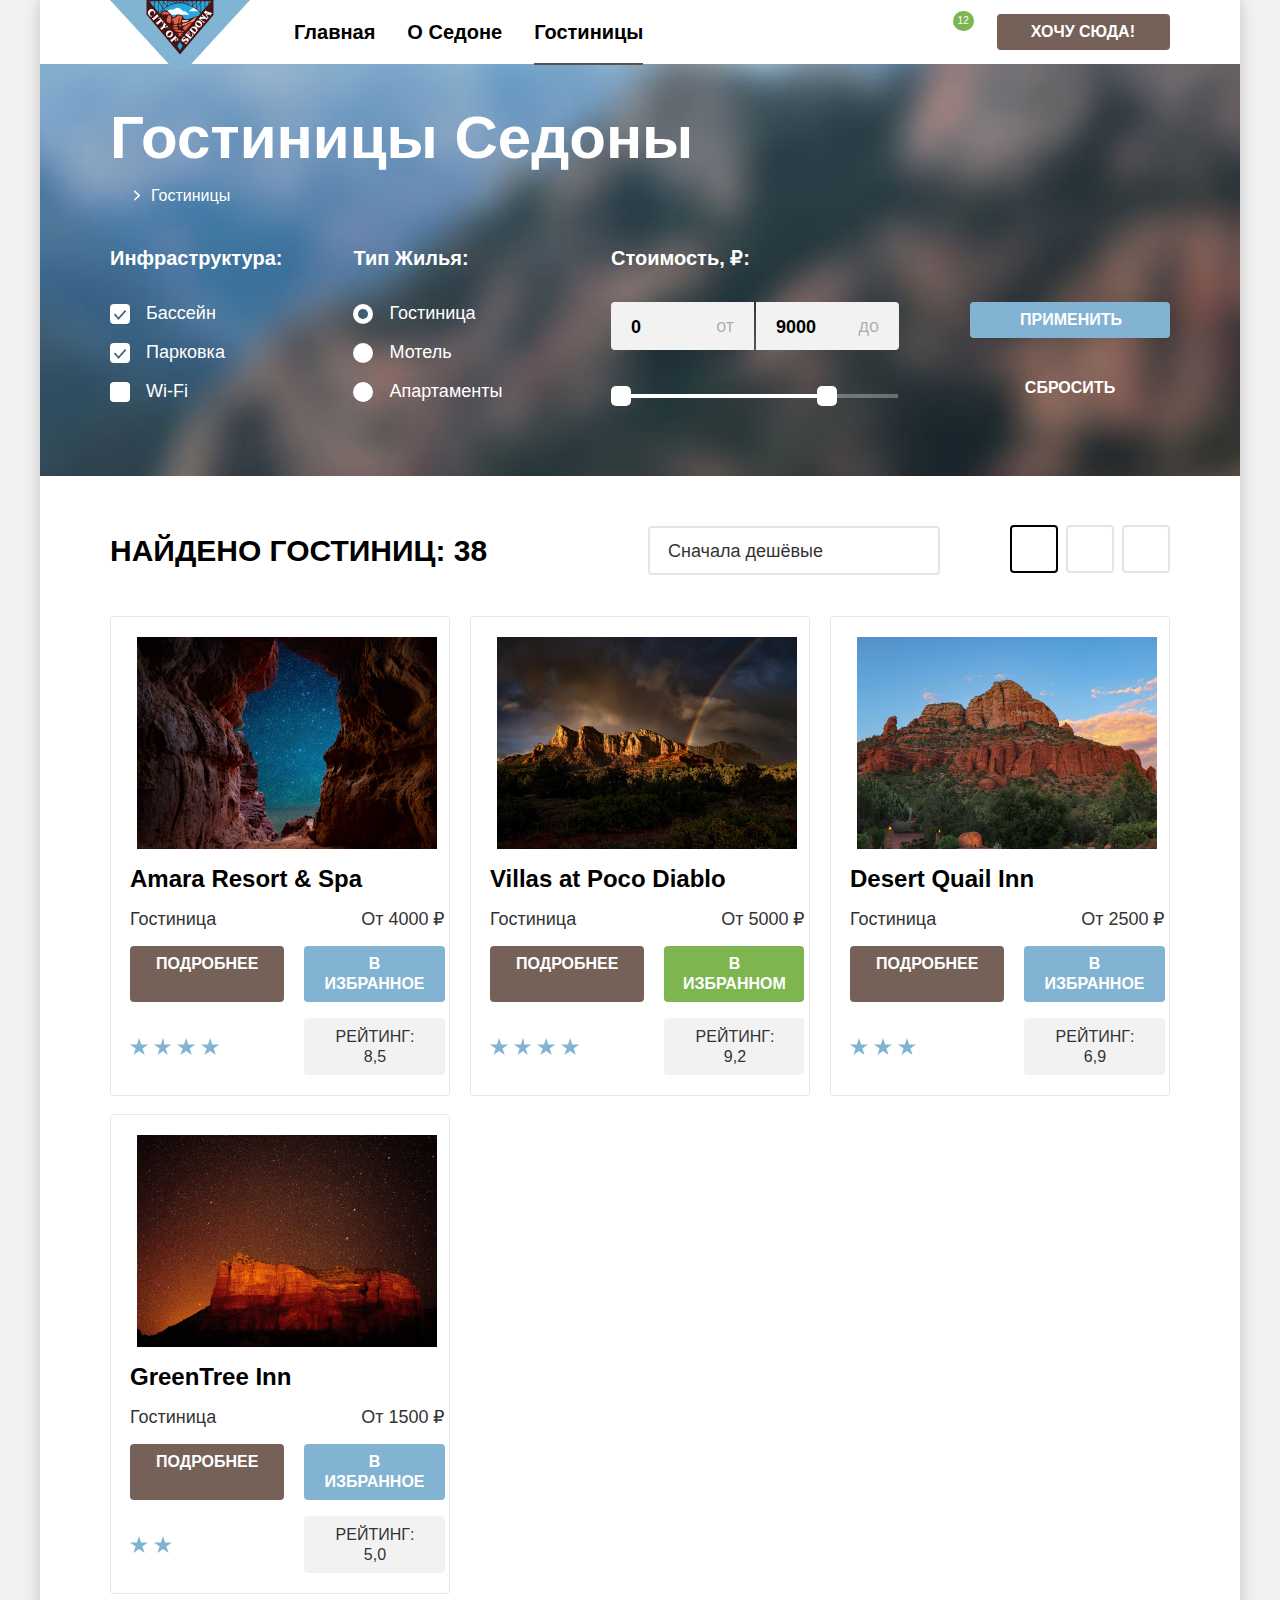
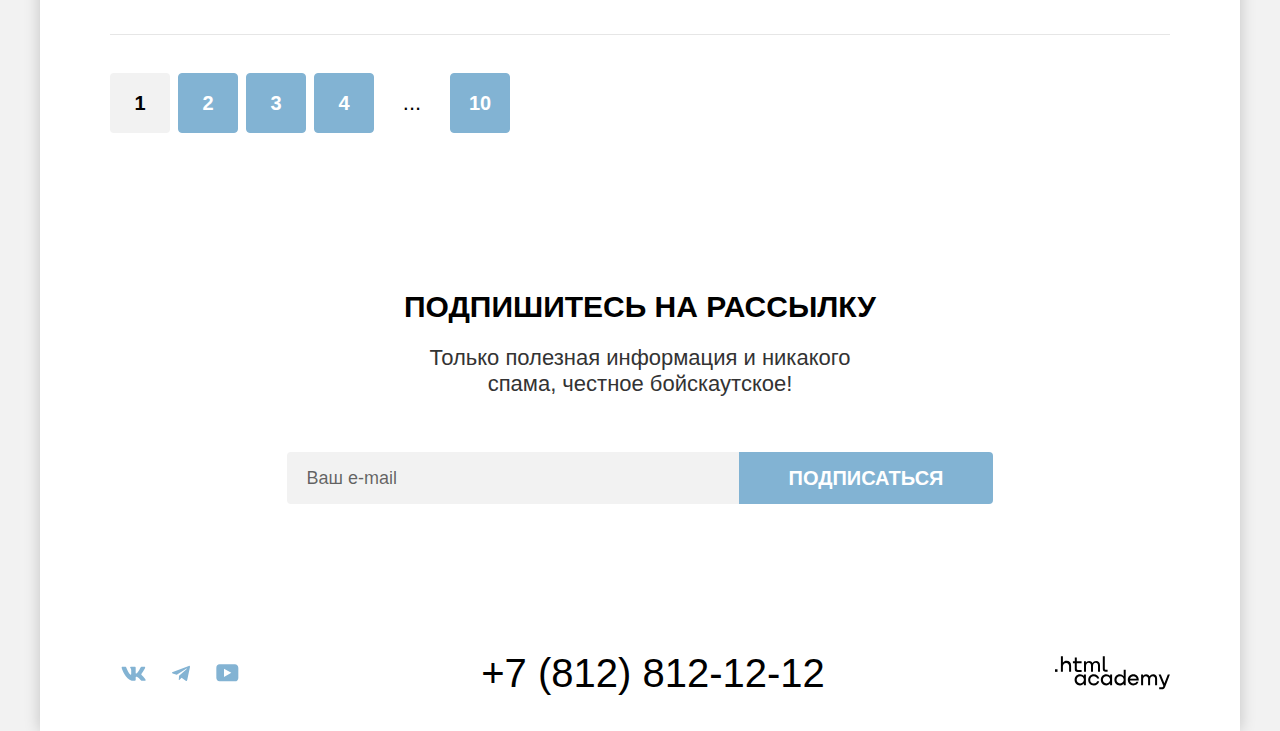
==== commit baa69e00: "Подгоняет под критерии" ====
--- a/catalog.html
+++ b/catalog.html
@@ -6,7 +6,7 @@
     <title>HTML Academy: Седона - Каталог гостиниц</title>
     <link rel="stylesheet" href="styles/styles.css">
     <link rel="icon" href="favicon.ico">
-    <link rel="icon" type="image/png" href="images/favicon.png">
+    <link rel="icon" type="image/png" sizes="32x32" href="images/favicon.png">
 
   </head>
 
--- a/styles/styles.css
+++ b/styles/styles.css
@@ -234,7 +234,7 @@
   list-style: none;
   display: flex;
   flex-wrap: wrap;
-  max-width: 348px;
+  max-width: 360px;
 }
 
 .user-navigation-item {
@@ -611,7 +611,8 @@
   margin: 0;
   padding: 0;
   display: flex;
-  min-width: 142px;
+  flex-wrap: wrap;
+  max-width: 250px;
 }
 
 .social-list-item {
@@ -628,7 +629,10 @@
 }
 
 .footer-contacts {
-  max-width: 720px;
+  display: flex;
+  flex-wrap: wrap;
+  gap: 10px;
+  max-width: 550px;
   margin: 0 auto;
 }
 
@@ -686,7 +690,7 @@
   color: #FFFFFF;
   background-color: #82B3D3;
   background-image: url(../images/catalog-main-header-bg.jpg);
-  background-size: contain;
+  background-size: cover;
   background-repeat: no-repeat;
   background-position: center;
   padding: 35px 70px 70px;
@@ -903,6 +907,7 @@
 
 .control-input-price::-webkit-outer-spin-button,
 .control-input-price::-webkit-inner-spin-button {
+  -webkit-appearance: none;
   appearance: none;
   margin: 0;
 }
@@ -1041,6 +1046,7 @@
 }
 
 .select-control {
+  -webkit-appearance: none;
   appearance: none;
   box-sizing: border-box;
   font-family: inherit;
@@ -1075,7 +1081,9 @@
   padding: 0;
   margin: 0;
   display: flex;
+  flex-wrap: wrap;
   gap: 8px;
+  max-width: 350px;
 }
 
 .btn-view {
@@ -1248,6 +1256,7 @@
   padding: 0;
   margin: 0;
   display: flex;
+  flex-wrap: wrap;
   gap: 8px;
 }
 
@@ -1394,43 +1403,67 @@
 }
 
 .modal-booking-form-label-arrival {
+  -ms-grid-row: 1;
+  -ms-grid-column: 1;
   grid-area: label-in;
 }
 
 .modal-booking-form-date-arrival {
+  -ms-grid-row: 1;
+  -ms-grid-column: 2;
+  -ms-grid-column-span: 3;
   grid-area: form-in;
 }
 
 .form-notification-arrival {
+  -ms-grid-row: 2;
+  -ms-grid-column: 2;
+  -ms-grid-column-span: 3;
   grid-area: note-in;
 }
 
 .modal-booking-form-label-departure {
+  -ms-grid-row: 3;
+  -ms-grid-column: 1;
   grid-area: label-out;
 }
 
 .modal-booking-form-date-departure {
+  -ms-grid-row: 3;
+  -ms-grid-column: 2;
+  -ms-grid-column-span: 3;
   grid-area: form-out;
 }
 
 .form-notification-departure {
+  -ms-grid-row: 4;
+  -ms-grid-column: 2;
+  -ms-grid-column-span: 3;
   grid-area: note-out;
 }
 
 .modal-booking-form-label-adult {
+  -ms-grid-row: 5;
+  -ms-grid-column: 1;
   grid-area: label-adult;
 }
 
 .modal-booking-form-adult {
+  -ms-grid-row: 5;
+  -ms-grid-column: 2;
   grid-area: form-adult;
 }
 
 .modal-booking-form-label-children {
+  -ms-grid-row: 5;
+  -ms-grid-column: 3;
   grid-area: label-child;
   justify-self: end;
 }
 
 .modal-booking-form-children {
+  -ms-grid-row: 5;
+  -ms-grid-column: 4;
   grid-area: form-child;
 }
 
@@ -1499,6 +1532,7 @@
 
 .modal-booking-form-lot::-webkit-outer-spin-button,
 .modal-booking-form-lot::-webkit-inner-spin-button {
+  -webkit-appearance: none;
   appearance: none;
   margin: 0;
 }
@@ -1560,6 +1594,9 @@
 }
 
 .modal-booking-btn {
+  -ms-grid-row: 7;
+  -ms-grid-column: 1;
+  -ms-grid-column-span: 4;
   font-size: 20px;
   line-height: 24px;
   padding: 18px 77px;
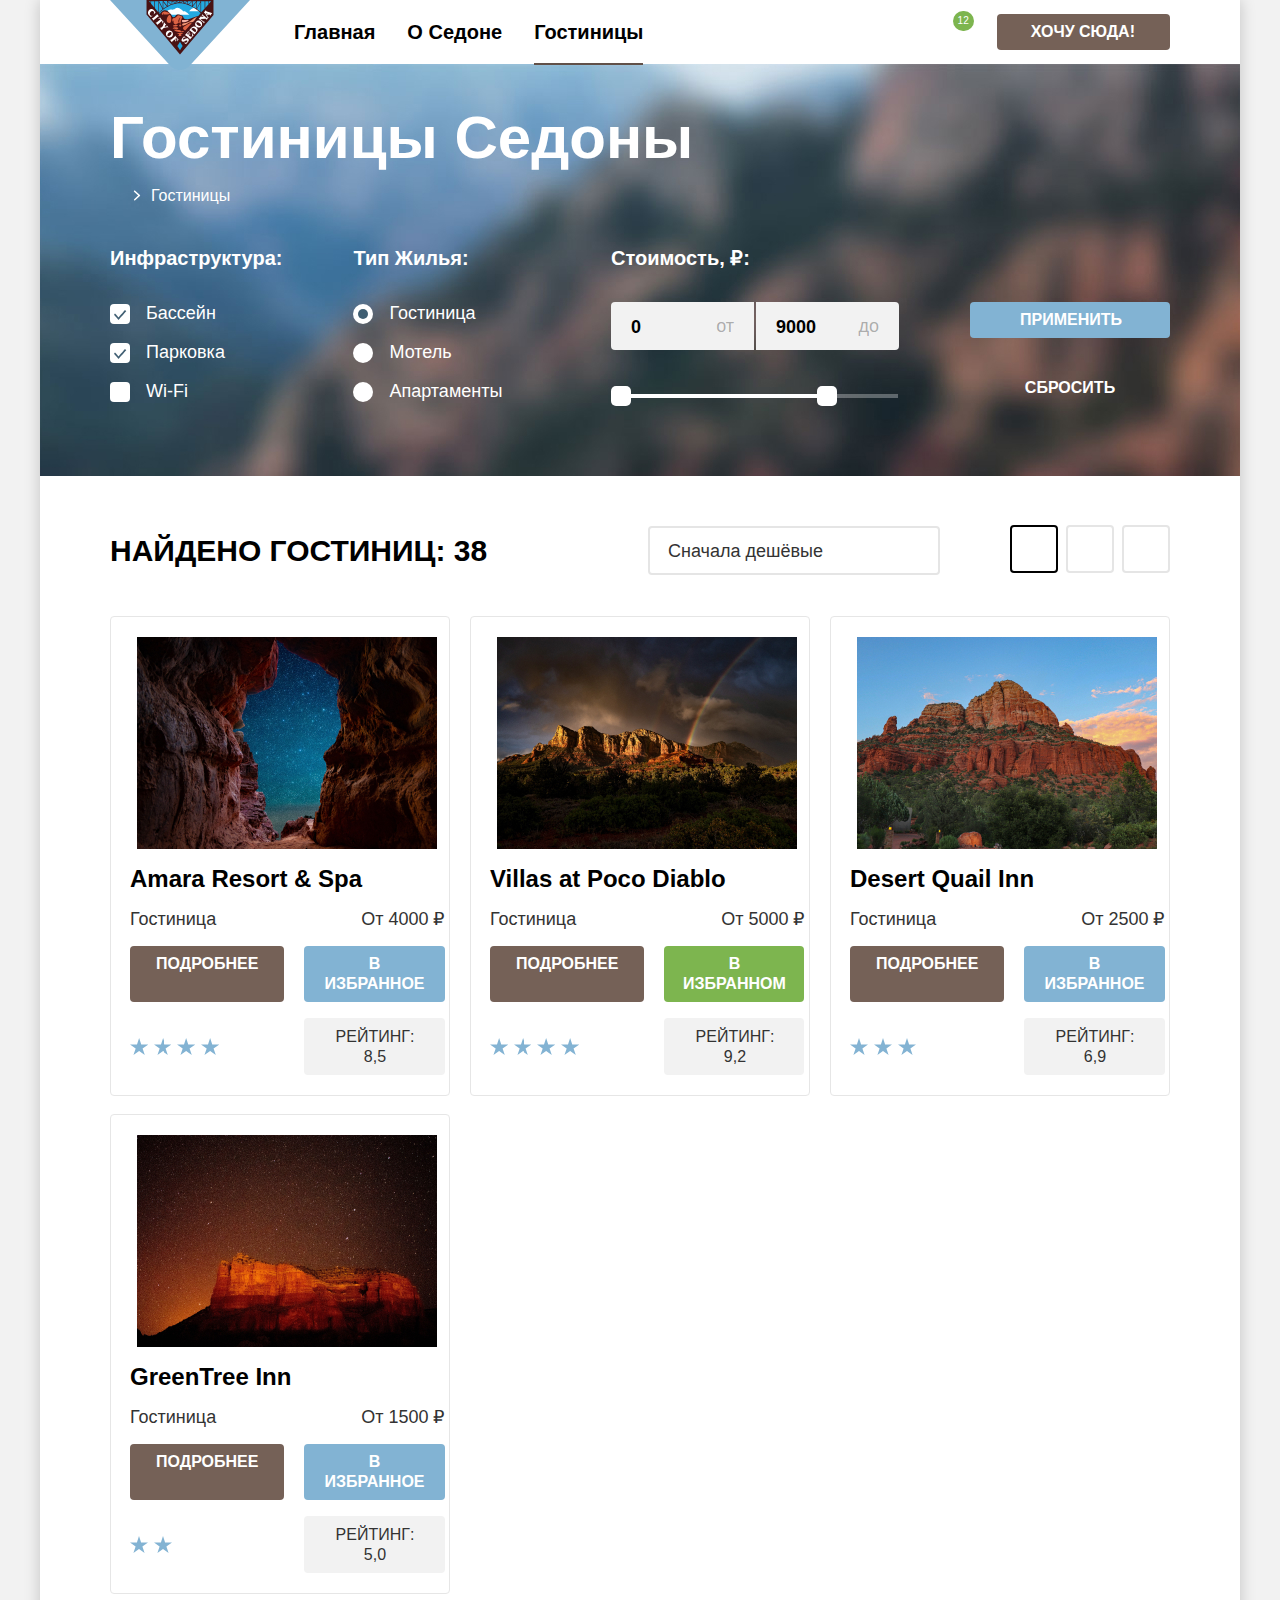
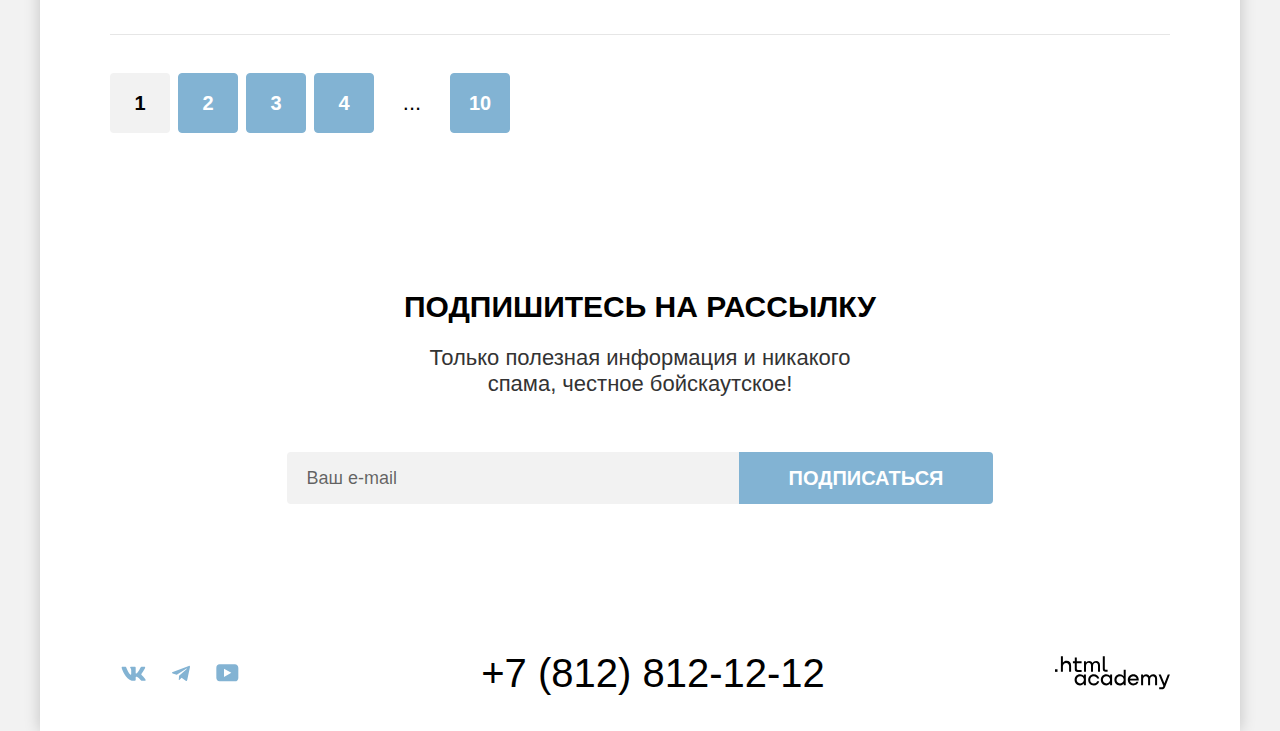
==== commit 67aa6756: "Merge pull request #8 from iki-welt/master" ====
--- a/catalog.html
+++ b/catalog.html
@@ -13,7 +13,7 @@
   <body>
     <div class="page-container">
 
-      <header class="page-header">
+      <header class="page-header" data-test="header">
         <a class="logo" href="index.html">
           <img src="images/logo.svg" width="140" height="70" alt="Логотип городка Седона">
         </a>
@@ -42,12 +42,12 @@
               </a>
             </li>
             <li class="user-navigation-item special-nav-btn">
-              <a class="main-btn btn-modal" href="modal.html">Хочу сюда!</a>
+              <a class="main-btn btn-modal-nav js-btn-modal" href="modal.html">Хочу сюда!</a>
             </li>
           </ul>
         </nav>
       </header>
-      <main class="main-catalog main-flex">
+      <main class="main-catalog main-flex" data-test="main">
         <header class="main-catalog-header">
           <h1>Гостиницы Седоны</h1>
           <ul class="breadcrumbs">
@@ -60,7 +60,7 @@
               <a class="breadcrumbs-link active-bc-link" href="catalog.html" aria-current="page">Гостиницы</a>
             </li>
           </ul>
-          <section class="catalog-filters">
+          <section class="catalog-filters" data-test="filter">
             <h2 class="visually-hidden">Параметры поиска</h2>
             <form class="catalog-filter" action="https://echo.htmlacademy.ru/" method="post">
               <fieldset class="catalog-filter-group catalog-filter-infrastructure">
@@ -94,7 +94,8 @@
                 <ul class="catalog-filter-group-setting">
                   <li class="catalog-filter-group-item">
                     <label class="control">
-                      <input class="control-input visually-hidden" type="radio" name="group-setting" value="hotel" checked>
+                      <input class="control-input visually-hidden" type="radio" name="group-setting" value="hotel"
+                        checked>
                       <span class="control-mark-radio"></span>
                       <span class="control-label">Гостиница</span>
                     </label>
@@ -119,9 +120,11 @@
                 <legend class="catalog-filter-group-title">Стоимость, ₽:</legend>
                 <div class="price-control-wrapper">
                   <label class="control price-control price-control-min" for="min-price">от</label>
-                  <input class="control-input-price input-price-min" id="min-price" type="number" name="min-price" min="0" max="90000" value="0">
+                  <input class="control-input-price input-price-min" id="min-price" type="number" name="min-price"
+                    min="0" max="90000" value="0">
                   <label class="control price-control price-control-max" for="max-price">до</label>
-                  <input class="control-input-price input-price-max" id="max-price" type="number" name="max-price" min="0" max="90000" value="9000">
+                  <input class="control-input-price input-price-max" id="max-price" type="number" name="max-price"
+                    min="0" max="90000" value="9000">
                 </div>
                 <div class="price-control-scale">
                   <div class="price-control-bar" style="left: 0; width: 206px;">
@@ -144,7 +147,7 @@
         <div class="catalog-container">
           <section class="catalog-setting-data">
             <h2>Найдено гостиниц: 38</h2>
-            <select class="select-control" aria-label="Сортировка отелей">
+            <select class="select-control" name="sorting-hotels" aria-label="Сортировка отелей">
               <option value="cheap">Сначала дешёвые</option>
               <option value="expensive">Сначала дорогие</option>
               <option value="popular">Сначала популярные</option>
@@ -167,7 +170,7 @@
               </li>
             </ul>
           </section>
-          <section class="catalog-items">
+          <section class="catalog-items" data-test="catalog">
             <h2 class="visually-hidden">Список гостиниц</h2>
             <ul class="catalog-list">
               <li class="catalog-list-item">
@@ -175,7 +178,8 @@
                   <a class="hotel-info" href="#" tabindex="-1">Amara Resort & Spa</a>
                 </h3>
                 <a class="hotel-info hotel-pic" href="#" tabindex="-1">
-                  <img src="images/catalog-pis-amara-resort.jpg" width="300" height="212" alt="Вид на звёздное небо из ущелья">
+                  <img src="images/catalog-pis-amara-resort.jpg" width="300" height="212"
+                    alt="Вид на звёздное небо из ущелья">
                 </a>
                 <p class="catalog-list-item-about item-type">Гостиница</p>
                 <p class="catalog-list-item-about item-price">От 4000 ₽</p>
@@ -193,7 +197,8 @@
                   <a class="hotel-info" href="#" tabindex="-1">Villas at Poco Diablo</a>
                 </h3>
                 <a class="hotel-info hotel-pic" href="#" tabindex="-1">
-                  <img src="images/catalog-pic-villas-at-poco-diablo.jpg" width="300" height="212" alt="Горы в окрестностях отеля 'Villas at Poco Diablo'">
+                  <img src="images/catalog-pic-villas-at-poco-diablo.jpg" width="300" height="212"
+                    alt="Горы в окрестностях отеля 'Villas at Poco Diablo'">
                 </a>
                 <p class="catalog-list-item-about item-type">Гостиница</p>
                 <p class="catalog-list-item-about item-price">От 5000 ₽</p>
@@ -211,7 +216,8 @@
                   <a class="hotel-info" href="#" tabindex="-1">Desert Quail Inn</a>
                 </h3>
                 <a class="hotel-info hotel-pic" href="#" tabindex="-1">
-                  <img src="images/catalog-pic-desert-quail-inn.jpg" width="300" height="212" alt="Горы в окрестностях отеля 'Desert Quail Inn'">
+                  <img src="images/catalog-pic-desert-quail-inn.jpg" width="300" height="212"
+                    alt="Горы в окрестностях отеля 'Desert Quail Inn'">
                 </a>
                 <p class="catalog-list-item-about item-type">Гостиница</p>
                 <p class="catalog-list-item-about item-price">От 2500 ₽</p>
@@ -229,7 +235,8 @@
                   <a class="hotel-info" href="#" tabindex="-1">GreenTree Inn</a>
                 </h3>
                 <a class="hotel-info hotel-pic" href="#" tabindex="-1">
-                  <img src="images/catalog-pic-greentree-inn.jpg" width="300" height="212" alt="Горы в окрестностях отеля 'GreenTree Inn'">
+                  <img src="images/catalog-pic-greentree-inn.jpg" width="300" height="212"
+                    alt="Горы в окрестностях отеля 'GreenTree Inn'">
                 </a>
                 <p class="catalog-list-item-about item-type">Гостиница</p>
                 <p class="catalog-list-item-about item-price">От 1500 ₽</p>
@@ -268,41 +275,48 @@
             </ul>
           </section>
         </div>
-        <section class="subscribe">
+        <section class="subscribe" data-test="subscribe">
           <h2>Подпишитесь на рассылку</h2>
           <p>Только полезная информация и никакого спама, честное бойскаутское!</p>
           <form class="subscribe-form" action="https://echo.htmlacademy.ru/" method="post">
             <label class="visually-hidden" for="subscribe-field">Ваш e-mail</label>
-            <input class="subscribe-form-input" id="subscribe-field" type="email" name="subscribe-mail" placeholder="Ваш e-mail">
-            <input class="sub-btn subscribe-submit-btn" type="submit" value="Подписаться">
+            <input class="subscribe-form-input" id="subscribe-field" type="email" name="subscribe-mail"
+              placeholder="Ваш e-mail" required>
+            <button class="sub-btn subscribe-submit-btn" type="submit">Подписаться</button>
           </form>
         </section>
       </main>
-      <footer class="page-footer">
+      <footer class="page-footer" data-test="footer">
         <section class="footer-social">
           <h2 class="visually-hidden">Мы в социальных сетях</h2>
           <ul class="social-list">
             <li class="social-list-item">
               <a class="btn-social" href="https://vk.com/htmlacademy">
                 <span class="visually-hidden">Vkontakte</span>
-                <svg class="social-icon" xmlns="http://www.w3.org/2000/svg" width="25" height="15" viewBox="0 0 25 15" fill="currentcolor" role="img" aria-label="Логотип 'В контакте'">
-                  <path fill-rule="evenodd" clip-rule="evenodd" d="M24.1164 1.80445C24.2824 1.25845 24.1164 0.856445 23.3214 0.856445H20.6964C20.0284 0.856445 19.7204 1.20345 19.5534 1.58645C19.5534 1.58645 18.2184 4.78245 16.3274 6.85845C15.7154 7.46045 15.4374 7.65145 15.1034 7.65145C14.9364 7.65145 14.6854 7.46045 14.6854 6.91345V1.80445C14.6854 1.14845 14.5014 0.856445 13.9454 0.856445H9.81738C9.40038 0.856445 9.14938 1.16045 9.14938 1.44945C9.14938 2.07045 10.0954 2.21445 10.1924 3.96245V7.76045C10.1924 8.59345 10.0394 8.74444 9.70538 8.74444C8.81538 8.74444 6.65038 5.53345 5.36538 1.85945C5.11638 1.14445 4.86438 0.856445 4.19338 0.856445H1.56638C0.816382 0.856445 0.666382 1.20345 0.666382 1.58645C0.666382 2.26845 1.55638 5.65645 4.81138 10.1374C6.98138 13.1974 10.0364 14.8564 12.8194 14.8564C14.4884 14.8564 14.6944 14.4884 14.6944 13.8534V11.5404C14.6944 10.8034 14.8524 10.6564 15.3814 10.6564C15.7714 10.6564 16.4384 10.8484 17.9964 12.3234C19.7764 14.0724 20.0694 14.8564 21.0714 14.8564H23.6964C24.4464 14.8564 24.8224 14.4884 24.6064 13.7604C24.3684 13.0364 23.5184 11.9854 22.3914 10.7384C21.7794 10.0284 20.8614 9.26345 20.5824 8.88045C20.1934 8.38945 20.3044 8.17044 20.5824 7.73345C20.5824 7.73345 23.7824 3.30745 24.1154 1.80445H24.1164Z" />
+                <svg class="social-icon" xmlns="http://www.w3.org/2000/svg" width="25" height="15" viewBox="0 0 25 15"
+                  fill="currentcolor" role="img" aria-label="Логотип 'В контакте'">
+                  <path fill-rule="evenodd" clip-rule="evenodd"
+                    d="M24.1164 1.80445C24.2824 1.25845 24.1164 0.856445 23.3214 0.856445H20.6964C20.0284 0.856445 19.7204 1.20345 19.5534 1.58645C19.5534 1.58645 18.2184 4.78245 16.3274 6.85845C15.7154 7.46045 15.4374 7.65145 15.1034 7.65145C14.9364 7.65145 14.6854 7.46045 14.6854 6.91345V1.80445C14.6854 1.14845 14.5014 0.856445 13.9454 0.856445H9.81738C9.40038 0.856445 9.14938 1.16045 9.14938 1.44945C9.14938 2.07045 10.0954 2.21445 10.1924 3.96245V7.76045C10.1924 8.59345 10.0394 8.74444 9.70538 8.74444C8.81538 8.74444 6.65038 5.53345 5.36538 1.85945C5.11638 1.14445 4.86438 0.856445 4.19338 0.856445H1.56638C0.816382 0.856445 0.666382 1.20345 0.666382 1.58645C0.666382 2.26845 1.55638 5.65645 4.81138 10.1374C6.98138 13.1974 10.0364 14.8564 12.8194 14.8564C14.4884 14.8564 14.6944 14.4884 14.6944 13.8534V11.5404C14.6944 10.8034 14.8524 10.6564 15.3814 10.6564C15.7714 10.6564 16.4384 10.8484 17.9964 12.3234C19.7764 14.0724 20.0694 14.8564 21.0714 14.8564H23.6964C24.4464 14.8564 24.8224 14.4884 24.6064 13.7604C24.3684 13.0364 23.5184 11.9854 22.3914 10.7384C21.7794 10.0284 20.8614 9.26345 20.5824 8.88045C20.1934 8.38945 20.3044 8.17044 20.5824 7.73345C20.5824 7.73345 23.7824 3.30745 24.1154 1.80445H24.1164Z" />
                 </svg>
               </a>
             </li>
             <li class="social-list-item">
               <a class="btn-social" href="https://t.me/htmlacademy">
                 <span class="visually-hidden">Telegram</span>
-                <svg class="social-icon" xmlns="http://www.w3.org/2000/svg" width="18" height="17" viewBox="0 0 18 17" fill="currentcolor" role="img" aria-label="Логотип 'Telegram'">
-                  <path d="M16.785 0.955705L0.840489 7.1042C-0.247661 7.54126 -0.241365 8.14828 0.640845 8.41897L4.73445 9.69597L14.2058 3.72014C14.6537 3.44766 15.0629 3.59424 14.7265 3.89281L7.05283 10.8183H7.05103L7.05283 10.8192L6.77045 15.0387C7.18413 15.0387 7.36669 14.8489 7.59871 14.625L9.58705 12.6915L13.7229 15.7464C14.4855 16.1664 15.0332 15.9506 15.2229 15.0405L17.9379 2.2453C18.2158 1.13107 17.5126 0.626562 16.785 0.955705Z" />
+                <svg class="social-icon" xmlns="http://www.w3.org/2000/svg" width="18" height="17" viewBox="0 0 18 17"
+                  fill="currentcolor" role="img" aria-label="Логотип 'Telegram'">
+                  <path
+                    d="M16.785 0.955705L0.840489 7.1042C-0.247661 7.54126 -0.241365 8.14828 0.640845 8.41897L4.73445 9.69597L14.2058 3.72014C14.6537 3.44766 15.0629 3.59424 14.7265 3.89281L7.05283 10.8183H7.05103L7.05283 10.8192L6.77045 15.0387C7.18413 15.0387 7.36669 14.8489 7.59871 14.625L9.58705 12.6915L13.7229 15.7464C14.4855 16.1664 15.0332 15.9506 15.2229 15.0405L17.9379 2.2453C18.2158 1.13107 17.5126 0.626562 16.785 0.955705Z" />
                 </svg>
               </a>
             </li>
             <li class="social-list-item">
               <a class="btn-social" href="https://www.youtube.com/user/htmlacademyru">
                 <span class="visually-hidden">Youtube</span>
-                <svg class="social-icon" xmlns="http://www.w3.org/2000/svg" width="23" height="18" viewBox="0 0 23 18" fill="currentcolor" role="img" aria-label="Логотип 'You Tube'">
-                  <path d="M18.9402 0.356445H3.50738C1.64668 0.356445 0.333252 1.9502 0.333252 3.75645V13.8502C0.333252 15.7627 1.64668 17.3564 3.50738 17.3564H19.1591C20.8009 17.3564 22.3333 15.7627 22.3333 13.9564V3.75645C22.1143 1.9502 20.8009 0.356445 18.9402 0.356445ZM7.99494 12.8939V4.81894L15.3283 8.85645L7.99494 12.8939Z" />
+                <svg class="social-icon" xmlns="http://www.w3.org/2000/svg" width="23" height="18" viewBox="0 0 23 18"
+                  fill="currentcolor" role="img" aria-label="Логотип 'You Tube'">
+                  <path
+                    d="M18.9402 0.356445H3.50738C1.64668 0.356445 0.333252 1.9502 0.333252 3.75645V13.8502C0.333252 15.7627 1.64668 17.3564 3.50738 17.3564H19.1591C20.8009 17.3564 22.3333 15.7627 22.3333 13.9564V3.75645C22.1143 1.9502 20.8009 0.356445 18.9402 0.356445ZM7.99494 12.8939V4.81894L15.3283 8.85645L7.99494 12.8939Z" />
                 </svg>
               </a>
             </li>
@@ -315,19 +329,31 @@
         <section class="about-developer">
           <h2 class="visually-hidden">Сделано в 'html academy'</h2>
           <a class="about-developer-contacts" href="https://htmlacademy.ru/">
-            <svg class="developer-logo" xmlns="http://www.w3.org/2000/svg" width="115" height="34" viewBox="0 0 115 34" fill="currentcolor" role="img" aria-label="Логотип 'html academy'">
+            <svg class="developer-logo" xmlns="http://www.w3.org/2000/svg" width="115" height="34" viewBox="0 0 115 34"
+              fill="currentcolor" role="img" aria-label="Логотип 'html academy'">
               <path d="M0 13.2564V15.8564H2.5V13.2564H0Z" />
-              <path d="M11.6 4.85645C10 4.85645 8.8 5.55645 8 6.55645H7.9V0.356445H5.9V15.8564H7.9V10.5564C7.9 8.45645 9.2 6.95645 11.2 6.95645C13 6.95645 14.1 8.35645 14.1 10.1564V15.8564H16.1V9.75644C16.2 6.75644 14.3 4.85645 11.6 4.85645Z" />
-              <path d="M26.6 5.15645H21.8V1.45645H19.8V5.25645H17.9V7.25645H19.8V13.2564C19.8 14.9564 20.8 15.9564 22.5 15.9564H26.6V13.9564H22.9C22.2 13.9564 21.8 13.5564 21.8 12.8564V7.15645H26.6V5.15645Z" />
-              <path d="M41.1 4.95645C39.5 4.95645 38.2 5.75644 37.6 7.05645H37.5C36.9 5.85645 35.7 4.95645 34.1 4.95645C32.7 4.95645 31.6 5.75645 31 6.75645H30.9V5.15645H29V15.7564H31V10.3564C31 8.35645 32 6.85645 33.6 6.85645C35.1 6.85645 36 7.85645 36 9.45645V15.7564H38V10.1564C38 7.75645 39.4 6.85645 40.6 6.85645C42.1 6.85645 43 7.85645 43 9.45645V15.7564H45V9.25644C45.1 6.75644 43.6 4.95645 41.1 4.95645Z" />
-              <path d="M47.8 13.0564C47.8 14.7564 48.8 15.7564 50.6 15.7564H52.6V13.7564H50.9C50.2 13.7564 49.8 13.3564 49.8 12.6564V0.356445H47.8V13.0564Z" />
-              <path d="M28.9 20.0564C28 18.9564 26.7 18.2564 25 18.2564C21.9 18.2564 19.6 20.5564 19.6 23.8564C19.6 27.1564 21.9 29.4564 25 29.4564C26.8 29.4564 28 28.6564 28.8 27.5564H28.9V29.1564H30.9V18.5564H28.9V20.0564ZM25.3 27.4564C23.1 27.4564 21.7 25.8564 21.7 23.8564C21.7 21.8564 23.1 20.2564 25.3 20.2564C27.5 20.2564 28.9 21.8564 28.9 23.8564C28.9 25.7564 27.5 27.4564 25.3 27.4564Z" />
-              <path d="M44.2 22.3564C43.7 19.9564 41.6 18.2564 38.8 18.2564C35.4 18.2564 33.2 20.7564 33.2 23.8564C33.2 26.9564 35.4 29.4564 38.8 29.4564C41.6 29.4564 43.7 27.6564 44.2 25.2564H42.1C41.7 26.5564 40.4 27.5564 38.8 27.5564C36.6 27.5564 35.2 25.9564 35.2 23.9564C35.2 21.9564 36.6 20.3564 38.8 20.3564C40.4 20.3564 41.6 21.3564 42.1 22.5564H44.2V22.3564Z" />
-              <path d="M55.1 20.0564C54.2 18.9564 52.9 18.2564 51.2 18.2564C48.1 18.2564 45.8 20.5564 45.8 23.8564C45.8 27.1564 48.1 29.4564 51.2 29.4564C53 29.4564 54.2 28.6564 55 27.5564H55.1V29.1564H57.1V18.5564H55.1V20.0564ZM51.5 27.4564C49.3 27.4564 47.9 25.8564 47.9 23.8564C47.9 21.8564 49.3 20.2564 51.5 20.2564C53.7 20.2564 55.1 21.8564 55.1 23.8564C55.1 25.7564 53.6 27.4564 51.5 27.4564Z" />
-              <path d="M68.7 20.1564C67.8 19.0564 66.5 18.2564 64.8 18.2564C61.7 18.2564 59.4 20.5564 59.4 23.8564C59.4 27.1564 61.6 29.4564 64.8 29.4564C66.5 29.4564 67.8 28.6564 68.6 27.6564H68.7V29.1564H70.7V13.7564H68.7V20.1564ZM65.1 27.4564C62.9 27.4564 61.5 25.8564 61.5 23.8564C61.5 21.8564 62.9 20.2564 65.1 20.2564C67.3 20.2564 68.7 21.8564 68.7 23.8564C68.6 25.8564 67.2 27.4564 65.1 27.4564Z" />
-              <path d="M78.3 18.2564C75 18.2564 72.8 20.7564 72.8 23.8564C72.8 26.8564 74.9 29.4564 78.3 29.4564C80.8 29.4564 82.8 28.1564 83.5 25.8564H81.4C80.9 26.8564 79.8 27.4564 78.4 27.4564C76.5 27.4564 75.1 26.1564 75 24.5564H83.8C84 20.9564 81.8 18.2564 78.3 18.2564ZM78.3 20.1564C80 20.1564 81.3 21.1564 81.6 22.7564H75.1C75.4 21.2564 76.6 20.1564 78.3 20.1564Z" />
-              <path d="M98.2 18.2564C96.6 18.2564 95.3 19.0564 94.6 20.2564H94.5C93.9 19.0564 92.7 18.2564 91.1 18.2564C89.7 18.2564 88.6 18.9564 88 20.0564V18.5564H86.1V29.1564H88.1V23.7564C88.1 21.7564 89.1 20.3564 90.7 20.2564C92.2 20.2564 93.1 21.2564 93.1 22.8564V29.1564H95.1V23.5564C95.1 21.1564 96.5 20.2564 97.7 20.2564C99.2 20.2564 100.1 21.2564 100.1 22.8564V29.1564H102.1V22.6564C102.2 20.0564 100.7 18.2564 98.2 18.2564Z" />
-              <path d="M109.4 27.3564L105.8 18.4564H103.6L108.4 30.0564C108.1 30.9564 107.7 31.2564 106.7 31.2564H104.2V33.2564H106.7C108.5 33.2564 109.5 32.4564 110.2 30.6564L114.9 18.4564H112.8L109.4 27.3564Z" />
+              <path
+                d="M11.6 4.85645C10 4.85645 8.8 5.55645 8 6.55645H7.9V0.356445H5.9V15.8564H7.9V10.5564C7.9 8.45645 9.2 6.95645 11.2 6.95645C13 6.95645 14.1 8.35645 14.1 10.1564V15.8564H16.1V9.75644C16.2 6.75644 14.3 4.85645 11.6 4.85645Z" />
+              <path
+                d="M26.6 5.15645H21.8V1.45645H19.8V5.25645H17.9V7.25645H19.8V13.2564C19.8 14.9564 20.8 15.9564 22.5 15.9564H26.6V13.9564H22.9C22.2 13.9564 21.8 13.5564 21.8 12.8564V7.15645H26.6V5.15645Z" />
+              <path
+                d="M41.1 4.95645C39.5 4.95645 38.2 5.75644 37.6 7.05645H37.5C36.9 5.85645 35.7 4.95645 34.1 4.95645C32.7 4.95645 31.6 5.75645 31 6.75645H30.9V5.15645H29V15.7564H31V10.3564C31 8.35645 32 6.85645 33.6 6.85645C35.1 6.85645 36 7.85645 36 9.45645V15.7564H38V10.1564C38 7.75645 39.4 6.85645 40.6 6.85645C42.1 6.85645 43 7.85645 43 9.45645V15.7564H45V9.25644C45.1 6.75644 43.6 4.95645 41.1 4.95645Z" />
+              <path
+                d="M47.8 13.0564C47.8 14.7564 48.8 15.7564 50.6 15.7564H52.6V13.7564H50.9C50.2 13.7564 49.8 13.3564 49.8 12.6564V0.356445H47.8V13.0564Z" />
+              <path
+                d="M28.9 20.0564C28 18.9564 26.7 18.2564 25 18.2564C21.9 18.2564 19.6 20.5564 19.6 23.8564C19.6 27.1564 21.9 29.4564 25 29.4564C26.8 29.4564 28 28.6564 28.8 27.5564H28.9V29.1564H30.9V18.5564H28.9V20.0564ZM25.3 27.4564C23.1 27.4564 21.7 25.8564 21.7 23.8564C21.7 21.8564 23.1 20.2564 25.3 20.2564C27.5 20.2564 28.9 21.8564 28.9 23.8564C28.9 25.7564 27.5 27.4564 25.3 27.4564Z" />
+              <path
+                d="M44.2 22.3564C43.7 19.9564 41.6 18.2564 38.8 18.2564C35.4 18.2564 33.2 20.7564 33.2 23.8564C33.2 26.9564 35.4 29.4564 38.8 29.4564C41.6 29.4564 43.7 27.6564 44.2 25.2564H42.1C41.7 26.5564 40.4 27.5564 38.8 27.5564C36.6 27.5564 35.2 25.9564 35.2 23.9564C35.2 21.9564 36.6 20.3564 38.8 20.3564C40.4 20.3564 41.6 21.3564 42.1 22.5564H44.2V22.3564Z" />
+              <path
+                d="M55.1 20.0564C54.2 18.9564 52.9 18.2564 51.2 18.2564C48.1 18.2564 45.8 20.5564 45.8 23.8564C45.8 27.1564 48.1 29.4564 51.2 29.4564C53 29.4564 54.2 28.6564 55 27.5564H55.1V29.1564H57.1V18.5564H55.1V20.0564ZM51.5 27.4564C49.3 27.4564 47.9 25.8564 47.9 23.8564C47.9 21.8564 49.3 20.2564 51.5 20.2564C53.7 20.2564 55.1 21.8564 55.1 23.8564C55.1 25.7564 53.6 27.4564 51.5 27.4564Z" />
+              <path
+                d="M68.7 20.1564C67.8 19.0564 66.5 18.2564 64.8 18.2564C61.7 18.2564 59.4 20.5564 59.4 23.8564C59.4 27.1564 61.6 29.4564 64.8 29.4564C66.5 29.4564 67.8 28.6564 68.6 27.6564H68.7V29.1564H70.7V13.7564H68.7V20.1564ZM65.1 27.4564C62.9 27.4564 61.5 25.8564 61.5 23.8564C61.5 21.8564 62.9 20.2564 65.1 20.2564C67.3 20.2564 68.7 21.8564 68.7 23.8564C68.6 25.8564 67.2 27.4564 65.1 27.4564Z" />
+              <path
+                d="M78.3 18.2564C75 18.2564 72.8 20.7564 72.8 23.8564C72.8 26.8564 74.9 29.4564 78.3 29.4564C80.8 29.4564 82.8 28.1564 83.5 25.8564H81.4C80.9 26.8564 79.8 27.4564 78.4 27.4564C76.5 27.4564 75.1 26.1564 75 24.5564H83.8C84 20.9564 81.8 18.2564 78.3 18.2564ZM78.3 20.1564C80 20.1564 81.3 21.1564 81.6 22.7564H75.1C75.4 21.2564 76.6 20.1564 78.3 20.1564Z" />
+              <path
+                d="M98.2 18.2564C96.6 18.2564 95.3 19.0564 94.6 20.2564H94.5C93.9 19.0564 92.7 18.2564 91.1 18.2564C89.7 18.2564 88.6 18.9564 88 20.0564V18.5564H86.1V29.1564H88.1V23.7564C88.1 21.7564 89.1 20.3564 90.7 20.2564C92.2 20.2564 93.1 21.2564 93.1 22.8564V29.1564H95.1V23.5564C95.1 21.1564 96.5 20.2564 97.7 20.2564C99.2 20.2564 100.1 21.2564 100.1 22.8564V29.1564H102.1V22.6564C102.2 20.0564 100.7 18.2564 98.2 18.2564Z" />
+              <path
+                d="M109.4 27.3564L105.8 18.4564H103.6L108.4 30.0564C108.1 30.9564 107.7 31.2564 106.7 31.2564H104.2V33.2564H106.7C108.5 33.2564 109.5 32.4564 110.2 30.6564L114.9 18.4564H112.8L109.4 27.3564Z" />
             </svg>
           </a>
         </section>
@@ -335,61 +361,81 @@
     </div>
     <!-- Что бы включить модальное окно, добавь к modal-container класс modal-active -->
     <div class="modal-container">
-      <div class="modal modal-booking">
+      <div class="modal modal-booking" data-test="modal">
         <button class="modal-close-btn">
           <span class="visually-hidden">Закрыть</span>
-          <svg class="modal-close-btn-icon" xmlns="http://www.w3.org/2000/svg" width="15" height="15" viewBox="0 0 15 15" fill="currentcolor" role="img" aria-label="Закрыть модальное окно">
-            <path d="M14.4905 1.78288L13.1982 0.49057L7.49048 6.19826L1.78279 0.49057L0.490479 1.78288L6.19817 7.49057L0.490479 13.1983L1.78279 14.4906L7.49048 8.78288L13.1982 14.4906L14.4905 13.1983L8.78279 7.49057L14.4905 1.78288Z" />
+          <svg class="modal-close-btn-icon" xmlns="http://www.w3.org/2000/svg" width="15" height="15"
+            viewBox="0 0 15 15" fill="currentcolor" role="img" aria-label="Закрыть модальное окно">
+            <path
+              d="M14.4905 1.78288L13.1982 0.49057L7.49048 6.19826L1.78279 0.49057L0.490479 1.78288L6.19817 7.49057L0.490479 13.1983L1.78279 14.4906L7.49048 8.78288L13.1982 14.4906L14.4905 13.1983L8.78279 7.49057L14.4905 1.78288Z" />
           </svg>
         </button>
         <section class="modal-content">
           <h2 class="modal-title">Поиск гостиницы в Седоне</h2>
           <form class="modal-booking-form" action="https://echo.htmlacademy.ru/" method="post">
-            <label class="modal-booking-form-label modal-booking-form-label-arrival" for="arrival">Дата Заезда:</label>
-            <input class="modal-booking-form-input modal-booking-form-date modal-booking-form-date-arrival" id="arrival" type="text" name="arrival-date" placeholder="Укажите дату" value="27 апреля 2020" required>
-            <p class="form-notification form-notification-arrival form-notificaton-alert">Мы не можем отправить вас в прошлое.</p>
-            <label class="modal-booking-form-label modal-booking-form-label-departure" for="departure">Дата Выезда:</label>
-            <input class="modal-booking-form-input modal-booking-form-date modal-booking-form-date-departure" id="departure" type="text" name="departure-date" placeholder="Укажите дату" value="1 сентября 2023" required>
-            <p class="form-notification form-notification-departure">На эти даты есть свободные номера. Пока есть.</p>
-            <label class="modal-booking-form-label modal-booking-form-label-lot modal-booking-form-label-adult" for="adult">Взрослые:</label>
-            <div class="modal-booking-form-lot-wrapper modal-booking-form-adult">
-              <button class="modal-booking-form-counter modal-booking-form-minus">
-                <svg class="modal-booking-form-icon" xmlns="http://www.w3.org/2000/svg" width="14" height="2" viewBox="0 0 14 2" fill="currentcolor" role="img" aria-label="Уменьшить число гостей">
-                  <path d="M0 0L0 2L14 2V0L0 0Z" />
-                </svg>
-              </button>
-              <input class="modal-booking-form-input modal-booking-form-lot" id="adult" type="number" name="adult" placeholder="0" max="999" value="2">
-              <button class="modal-booking-form-counter modal-booking-form-plus">
-                <svg class="modal-booking-form-icon" xmlns="http://www.w3.org/2000/svg" width="14" height="14" viewBox="0 0 14 14" fill="currentcolor" role="img" aria-label="Увеличить число гостей">
-                  <path d="M14 6H8V0H6V6H0V8H6V14H8V8H14V6Z" />
-                </svg>
-              </button>
+            <div class="modal-booking-form-container">
+              <label class="modal-booking-form-label" for="arrival">Дата Заезда:</label>
+              <input class="modal-booking-form-input modal-booking-form-date" id="arrival" type="text"
+                name="arrival-date" placeholder="Укажите дату" value="27 апреля 2020" required>
+              <p class="form-notification form-notificaton-alert">Мы не можем отправить вас в прошлое.</p>
             </div>
-            <span class="modal-booking-form-label modal-booking-form-label-lot modal-booking-form-label-children">
-              <label class="modal-booking-form-label" for="children">Дети:</label>
-              <span class="tooltip">
-                <button class="tooltip-toggle" type="button" aria-labelledby="tooltip-label-children"></button>
-                <span class="tooltip-text" role="tooltip" id="tooltip-label-children">Укажите количество детей, которые будут с вами, возраст которых от 6 до 18 лет. Дети до 6 лет размещаются бесплатно.</span>
+            <div class="modal-booking-form-container">
+              <label class="modal-booking-form-label" for="departure">Дата Выезда:</label>
+              <input class="modal-booking-form-input modal-booking-form-date" id="departure" type="text"
+                name="departure-date" placeholder="Укажите дату" value="1 сентября 2023" required>
+              <p class="form-notification">На эти даты есть свободные номера. Пока есть.</p>
+            </div>
+            <div class="modal-booking-form-lot-container">
+              <label class="modal-booking-form-label modal-booking-form-label-lot" for="adult">Взрослые:</label>
+              <div class="modal-booking-form-lot-wrapper">
+                <button class="modal-booking-form-counter modal-booking-form-minus js-form-adult-minus" type="button">
+                  <svg class="modal-booking-form-icon" xmlns="http://www.w3.org/2000/svg" width="14" height="2"
+                    viewBox="0 0 14 2" fill="currentcolor" role="img" aria-label="Уменьшить число гостей">
+                    <path d="M0 0L0 2L14 2V0L0 0Z" />
+                  </svg>
+                </button>
+                <input class="modal-booking-form-input modal-booking-form-lot js-form-adult-lot" id="adult"
+                  type="number" name="adult" placeholder="0" max="999" value="2" required>
+                <button class="modal-booking-form-counter modal-booking-form-plus js-form-adult-plus" type="button">
+                  <svg class="modal-booking-form-icon" xmlns="http://www.w3.org/2000/svg" width="14" height="14"
+                    viewBox="0 0 14 14" fill="currentcolor" role="img" aria-label="Увеличить число гостей">
+                    <path d="M14 6H8V0H6V6H0V8H6V14H8V8H14V6Z" />
+                  </svg>
+                </button>
+              </div>
+            </div>
+            <div class="modal-booking-form-lot-container">
+              <span class="modal-booking-form-label modal-booking-form-label-lot modal-booking-form-label-children">
+                <label class="modal-booking-form-label" for="children">Дети:</label>
+                <span class="tooltip">
+                  <button class="tooltip-toggle" type="button" aria-labelledby="tooltip-label-children"></button>
+                  <span class="tooltip-text" role="tooltip" id="tooltip-label-children">Укажите количество детей,
+                    которые будут с вами, возраст которых от 6 до 18 лет. Дети до 6 лет размещаются бесплатно.</span>
+                </span>
               </span>
-            </span>
-            <div class="modal-booking-form-lot-wrapper modal-booking-form-children">
-              <button class="modal-booking-form-counter modal-booking-form-minus">
-                <svg class="modal-booking-form-icon" xmlns="http://www.w3.org/2000/svg" width="14" height="2" viewBox="0 0 14 2" fill="currentcolor" role="img" aria-label="Уменьшить число гостей">
-                  <path d="M0 0L0 2L14 2V0L0 0Z" />
-                </svg>
-              </button>
-              <input class="modal-booking-form-input modal-booking-form-lot" id="children" type="number" name="children" placeholder="0" max="999" value="2">
-              <button class="modal-booking-form-counter modal-booking-form-plus">
-                <svg class="modal-booking-form-icon" xmlns="http://www.w3.org/2000/svg" width="14" height="14" viewBox="0 0 14 14" fill="currentcolor" role="img" aria-label="Увеличить число гостей">
-                  <path d="M14 6H8V0H6V6H0V8H6V14H8V8H14V6Z" />
-                </svg>
-              </button>
+              <div class="modal-booking-form-lot-wrapper">
+                <button class="modal-booking-form-counter modal-booking-form-minus js-form-child-minus" type="button">
+                  <svg class="modal-booking-form-icon" xmlns="http://www.w3.org/2000/svg" width="14" height="2"
+                    viewBox="0 0 14 2" fill="currentcolor" role="img" aria-label="Уменьшить число гостей">
+                    <path d="M0 0L0 2L14 2V0L0 0Z" />
+                  </svg>
+                </button>
+                <input class="modal-booking-form-input modal-booking-form-lot js-form-child-lot" id="children"
+                  type="number" name="children" placeholder="0" max="999" value="2" required>
+                <button class="modal-booking-form-counter modal-booking-form-plus js-form-child-plus" type="button">
+                  <svg class="modal-booking-form-icon" xmlns="http://www.w3.org/2000/svg" width="14" height="14"
+                    viewBox="0 0 14 14" fill="currentcolor" role="img" aria-label="Увеличить число гостей">
+                    <path d="M14 6H8V0H6V6H0V8H6V14H8V8H14V6Z" />
+                  </svg>
+                </button>
+              </div>
             </div>
             <button class="sub-btn modal-booking-btn" type="submit">Найти</button>
           </form>
         </section>
       </div>
     </div>
+    <script src="js/script.js"></script>
   </body>
 
 </html>
--- a/styles/styles.css
+++ b/styles/styles.css
@@ -308,7 +308,7 @@
   margin-left: 19px;
 }
 
-.btn-modal {
+.btn-modal-nav {
   max-width: 250px;
   color: inherit;
   padding-left: 34px;
@@ -580,14 +580,14 @@
 .subscribe-submit-btn {
   font-size: 20px;
   line-height: 36px;
-  max-width: 300px;
+  max-width: 350px;
   border-radius: 0 4px 4px 0;
 }
 
 /* subscribe extra-style for index-page*/
 .extra-subscribe {
   color: #FFFFFF;
-  background-color: #82B3D3;
+  background-color: #756157;
   background-image: url(../images/index-subscribe-bg.jpg);
   background-size: cover;
   background-repeat: no-repeat;
@@ -688,7 +688,7 @@
   font-size: 18px;
   line-height: 23px;
   color: #FFFFFF;
-  background-color: #82B3D3;
+  background-color: #756157;
   background-image: url(../images/catalog-main-header-bg.jpg);
   background-size: cover;
   background-repeat: no-repeat;
@@ -757,6 +757,11 @@
   opacity: 1;
 }
 
+.breadcrumbs-link[aria-current="page"]:hover,
+.breadcrumbs-link[aria-current="page"]:focus {
+  opacity: 1;
+}
+
 .breadcrumbs-link:active {
   opacity: 0.3;
 }
@@ -790,6 +795,10 @@
   margin: 0;
 }
 
+.catalog-filter-group-item {
+  max-width: 145px;
+}
+
 .catalog-filter-group-item:not(:last-child) {
   margin-bottom: 16px;
 }
@@ -799,13 +808,10 @@
 }
 
 /* чекбоксы и радио*/
-.control-label {
-  padding-left: 36px;
-}
-
 .control {
   position: relative;
   display: block;
+  padding-left: 36px;
 }
 
 .control-mark {
@@ -1041,6 +1047,7 @@
   line-height: 36px;
   text-transform: uppercase;
   color: #000000;
+  max-width: 500px;
   margin: 0;
   margin-right: auto;
 }
@@ -1073,6 +1080,9 @@
 .select-control:disabled {
   border-color: #000000;
   opacity: 0.3;
+}
+
+.select-control:disabled {
   cursor: not-allowed;
 }
 
@@ -1083,7 +1093,7 @@
   display: flex;
   flex-wrap: wrap;
   gap: 8px;
-  max-width: 350px;
+  max-width: 160px;
 }
 
 .btn-view {
@@ -1326,6 +1336,7 @@
 
 .modal-active {
   display: flex;
+  z-index: 1;
 }
 
 .modal {
@@ -1373,10 +1384,14 @@
 .modal-close-btn:disabled {
   background-color: #E6E6E6;
   color: rgba(0, 0, 0, 0.3);
+}
+
+.modal-close-btn:disabled {
   cursor: not-allowed;
 }
 
-/* основная часть */
+
+/* основная часть модального окна*/
 .modal-title {
   font-size: 30px;
   font-weight: 700;
@@ -1390,81 +1405,24 @@
 
 .modal-booking-form {
   display: grid;
-  grid-template-columns: 137px 110px 1fr 110px;
-  grid-template-rows: repeat(7, minmax(48px, auto));
-  grid-template-areas: "label-in form-in form-in form-in"
-    ". note-in note-in note-in"
-    "label-out form-out form-out form-out"
-    ". note-out note-out note-out"
-    "label-adult form-adult label-child form-child"
-    ". . . ."
-    "modal-btn modal-btn modal-btn modal-btn";
+  grid-template-columns: 247px 1fr;
+  column-gap: 50px;
+}
+
+.modal-booking-form-container {
+  grid-column: 1/-1;
+  display: grid;
+  grid-template-columns: 137px 1fr;
+  grid-template-rows: repeat(2, minmax(48px, auto));
   align-items: center;
 }
 
-.modal-booking-form-label-arrival {
-  -ms-grid-row: 1;
-  -ms-grid-column: 1;
-  grid-area: label-in;
-}
-
-.modal-booking-form-date-arrival {
-  -ms-grid-row: 1;
-  -ms-grid-column: 2;
-  -ms-grid-column-span: 3;
-  grid-area: form-in;
-}
-
-.form-notification-arrival {
-  -ms-grid-row: 2;
-  -ms-grid-column: 2;
-  -ms-grid-column-span: 3;
-  grid-area: note-in;
-}
-
-.modal-booking-form-label-departure {
-  -ms-grid-row: 3;
-  -ms-grid-column: 1;
-  grid-area: label-out;
-}
-
-.modal-booking-form-date-departure {
-  -ms-grid-row: 3;
-  -ms-grid-column: 2;
-  -ms-grid-column-span: 3;
-  grid-area: form-out;
-}
-
-.form-notification-departure {
-  -ms-grid-row: 4;
-  -ms-grid-column: 2;
-  -ms-grid-column-span: 3;
-  grid-area: note-out;
-}
-
-.modal-booking-form-label-adult {
-  -ms-grid-row: 5;
-  -ms-grid-column: 1;
-  grid-area: label-adult;
-}
-
-.modal-booking-form-adult {
-  -ms-grid-row: 5;
-  -ms-grid-column: 2;
-  grid-area: form-adult;
-}
-
-.modal-booking-form-label-children {
-  -ms-grid-row: 5;
-  -ms-grid-column: 3;
-  grid-area: label-child;
-  justify-self: end;
-}
-
-.modal-booking-form-children {
-  -ms-grid-row: 5;
-  -ms-grid-column: 4;
-  grid-area: form-child;
+.modal-booking-form-lot-container {
+  display: grid;
+  grid-template-columns: 1fr 110px;
+  grid-template-rows: repeat(2, minmax(48px, auto));
+  column-gap: 46px;
+  align-items: center;
 }
 
 .modal-booking-form-label {
@@ -1473,14 +1431,13 @@
   line-height: 24px;
   color: #000000;
 }
+
 
 .modal-booking-form-input {
   font-family: inherit;
   font-size: 18px;
   font-weight: 700;
   line-height: 24px;
-  box-sizing: border-box;
-  width: 440px;
   padding: 13px 40px 11px 20px;
   border: none;
   border-radius: 4px;
@@ -1518,12 +1475,13 @@
 }
 
 .form-notification {
+  grid-column: 1/-1;
+  align-self: start;
   font-size: 16px;
   line-height: 21px;
-  padding-left: 20px;
+  padding-left: 157px;
   margin: 0;
   padding-top: 4px;
-  align-self: start;
 }
 
 .form-notificaton-alert {
@@ -1543,7 +1501,7 @@
 
 .modal-booking-form-lot {
   -moz-appearance: textfield;
-  width: 110px;
+  width: 30px;
   padding: 13px 40px 11px;
   text-align: center;
 }
@@ -1594,21 +1552,18 @@
 }
 
 .modal-booking-btn {
-  -ms-grid-row: 7;
-  -ms-grid-column: 1;
-  -ms-grid-column-span: 4;
   font-size: 20px;
   line-height: 24px;
   padding: 18px 77px;
   border-radius: 10px;
-  grid-area: modal-btn;
+  grid-column: 1/-1;
 }
 
 /* тултип */
 .modal-booking-form-label-children {
   position: relative;
-  margin-left: 10px;
-  margin-right: 83px;
+  justify-self: end;
+  margin-right: 37px;
 }
 
 .tooltip {
